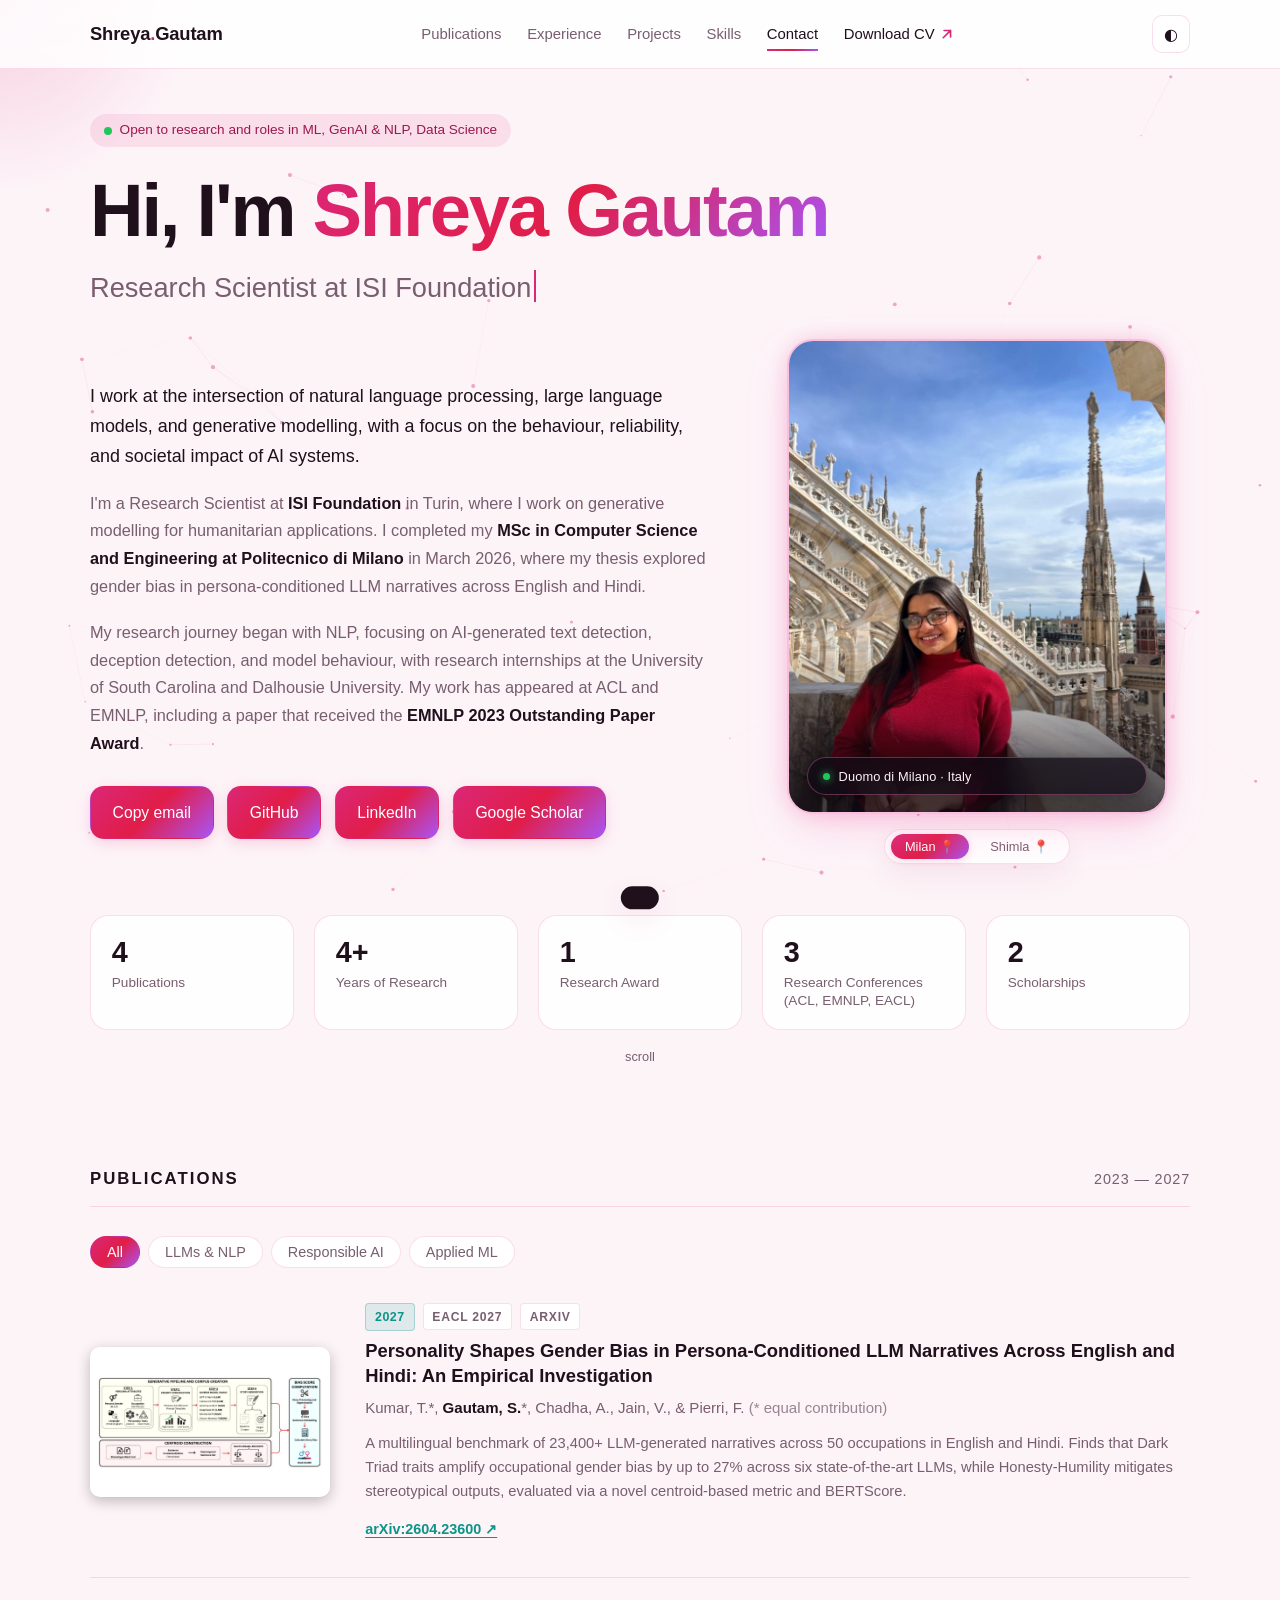
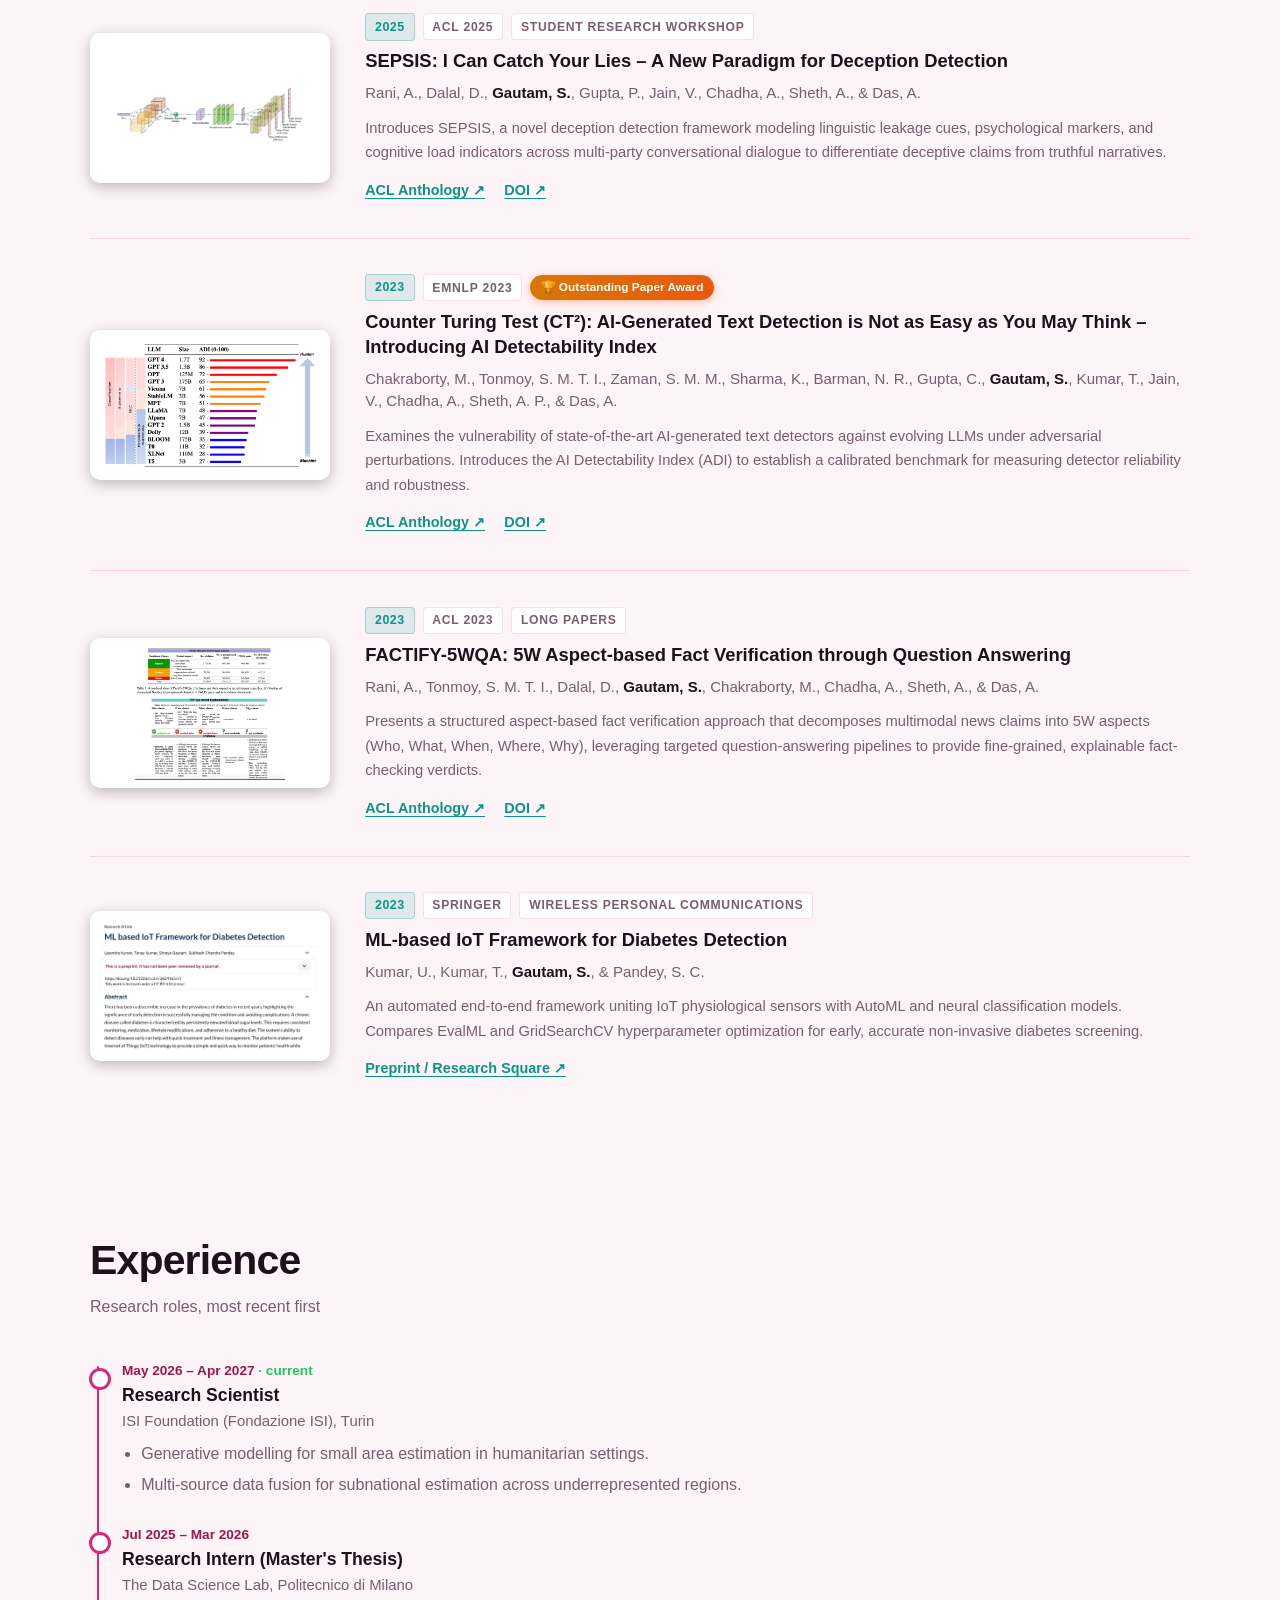
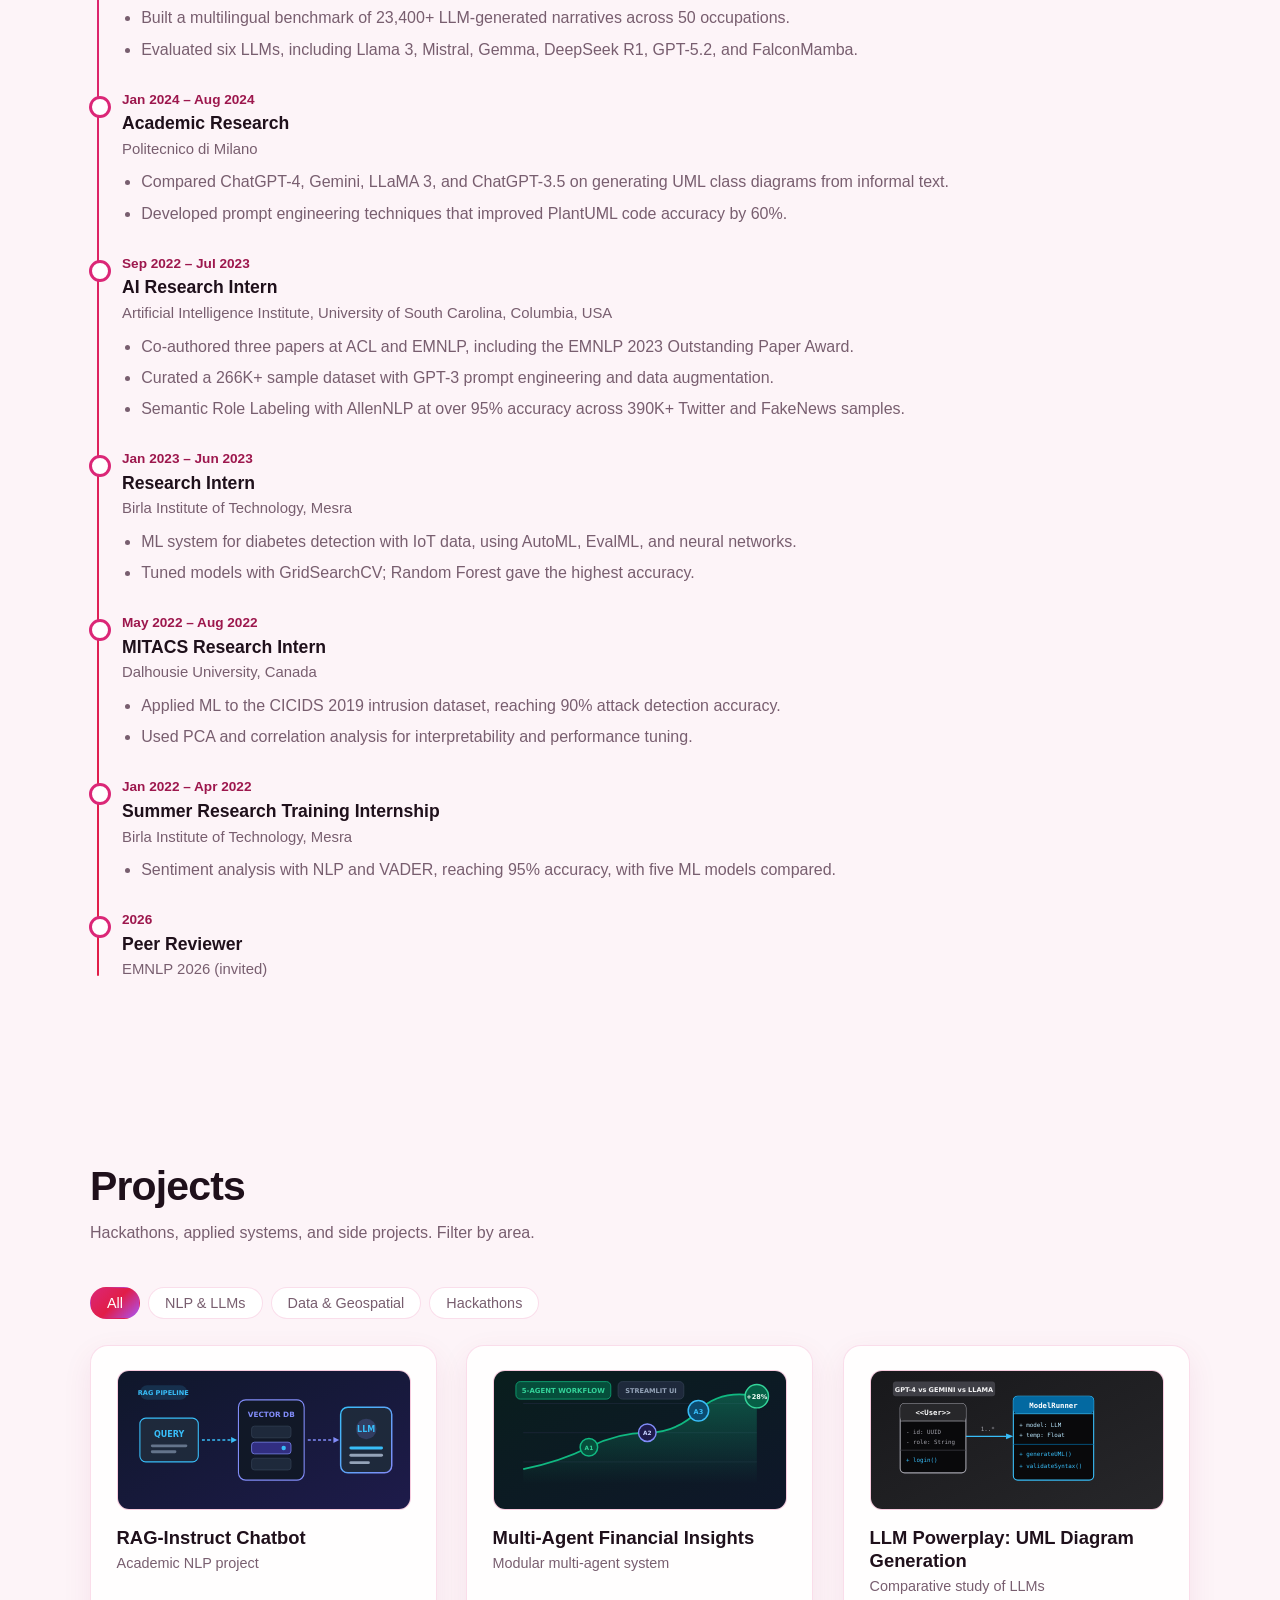
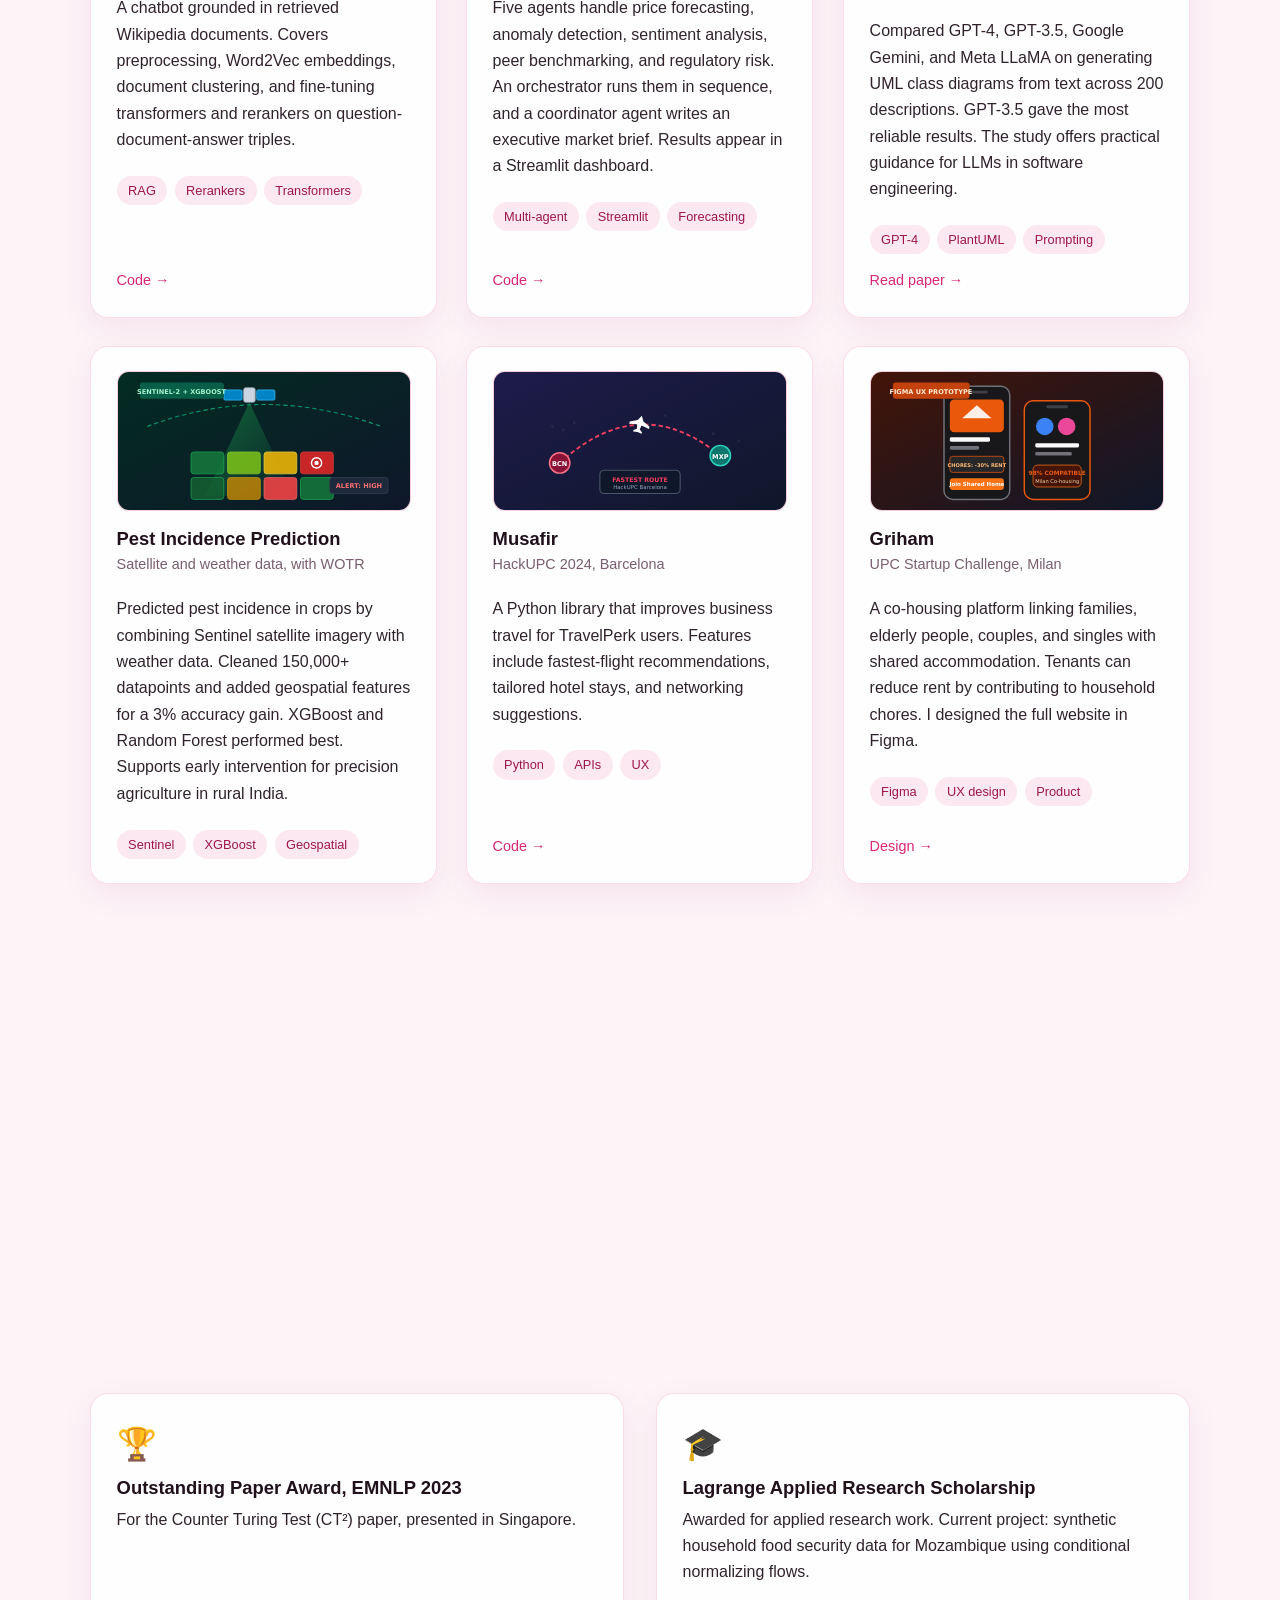
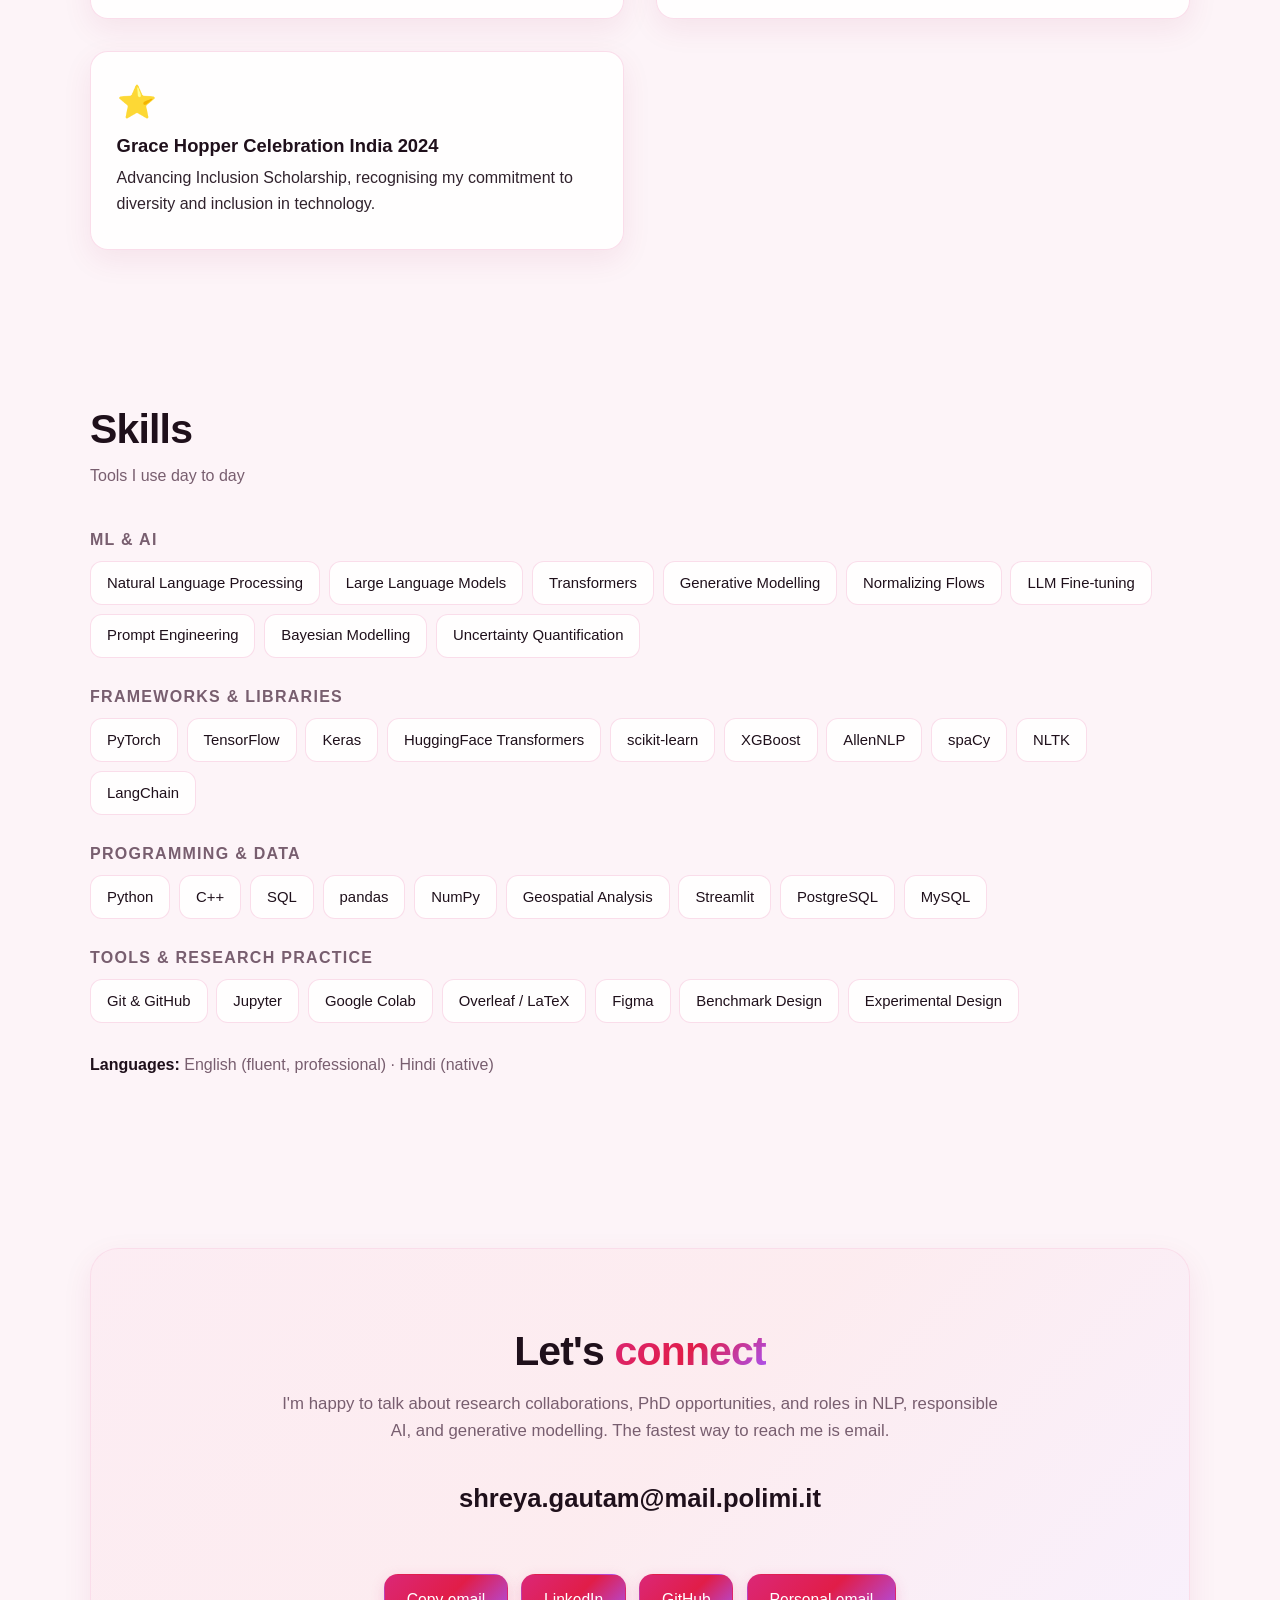
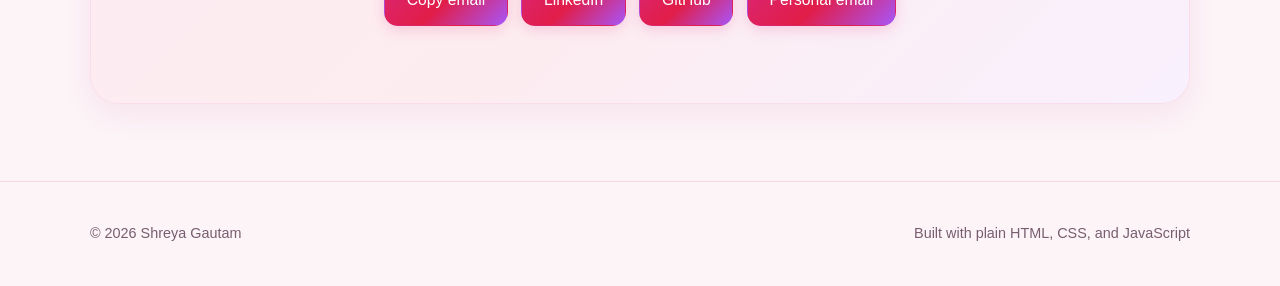
==== index.html @ 9ac73f14 "Vertically center publication figures from top and bottom" ====
<!DOCTYPE html>
<html lang="en">

<head>
  <meta charset="UTF-8">
  <meta name="viewport" content="width=device-width, initial-scale=1.0">

  <!-- Primary Meta Tags -->
  <title>Shreya Gautam | Research Scientist – NLP, Generative AI & AI Safety</title>
  <meta name="title" content="Shreya Gautam | Research Scientist – NLP, Generative AI & AI Safety">
  <meta name="description"
    content="Research Scientist at ISI Foundation specializing in NLP, LLMs, GenAI, generative modelling for humanitarian data, bias mitigation, and AI safety. Winner of EMNLP 2023 Outstanding Paper Award.">
  <meta name="keywords"
    content="Shreya Gautam, Research Scientist, ISI Foundation, Natural Language Processing, NLP, Large Language Models, LLM evaluation, Generative AI, Responsible AI, AI Safety, Politecnico di Milano, Machine Learning, GenAI, Generative Modelling, Machine Learning, Computational Social Science, data for social good, Data Science">
  <meta name="author" content="Shreya Gautam">
  <meta name="robots" content="index, follow">
  <link rel="canonical" href="https://shreyagautamm.github.io/">
  <link rel="icon" type="image/svg+xml" href="assets/favicon.svg">
  <meta name="theme-color" content="#0f0a14" media="(prefers-color-scheme: dark)">
  <meta name="theme-color" content="#fdf4f8" media="(prefers-color-scheme: light)">

  <!-- Open Graph / Facebook / LinkedIn -->
  <meta property="og:type" content="profile">
  <meta property="og:url" content="https://shreyagautamm.github.io/">
  <meta property="og:title" content="Shreya Gautam | Research Scientist – NLP, Generative AI & AI Safety">
  <meta property="og:description"
    content="Research Scientist at ISI Foundation working on NLP, LLM evaluation, responsible AI, and generative modelling for humanitarian applications.">
  <meta property="og:image" content="https://shreyagautamm.github.io/assets/hero-art.svg">
  <meta property="og:site_name" content="Shreya Gautam Portfolio">
  <meta property="profile:first_name" content="Shreya">
  <meta property="profile:last_name" content="Gautam">

  <!-- Twitter / X -->
  <meta name="twitter:card" content="summary_large_image">
  <meta name="twitter:url" content="https://shreyagautamm.github.io/">
  <meta name="twitter:title" content="Shreya Gautam | Research Scientist – NLP, Generative AI & AI Safety">
  <meta name="twitter:description"
    content="Research Scientist at ISI Foundation working on NLP, LLMs, generative modelling, and AI safety. EMNLP 2023 Outstanding Paper Award winner.">
  <meta name="twitter:image" content="https://shreyagautamm.github.io/assets/hero-art.svg">

  <!-- Structured Data (JSON-LD Schema.org) for Google Search & Scholar -->
  <script type="application/ld+json">
  {
    "@context": "https://schema.org",
    "@graph": [
      {
        "@type": "Person",
        "@id": "https://shreyagautamm.github.io/#person",
        "name": "Shreya Gautam",
        "jobTitle": "Research Scientist",
        "worksFor": {
          "@type": "Organization",
          "name": "ISI Foundation",
          "url": "https://www.isi.it"
        },
        "alumniOf": [
          {
            "@type": "EducationalOrganization",
            "name": "Politecnico di Milano"
          },
          {
            "@type": "EducationalOrganization",
            "name": "Birla Institute of Technology, Mesra"
          }
        ],
        "url": "https://shreyagautamm.github.io/",
        "image": "https://shreyagautamm.github.io/assets/profile.svg",
        "sameAs": [
          "https://github.com/ShreyaGautamm",
          "https://www.linkedin.com/in/shreyagautamm",
          "https://scholar.google.com/citations?user=eaRErNwAAAAJ"
        ],
        "knowsAbout": [
          "Natural Language Processing",
          "Large Language Models",
          "Generative Modelling",
          "Responsible AI",
          "AI Safety",
          "Machine Learning",
          "Computational Social Science"
        ],
        "award": [
          "EMNLP 2023 Outstanding Paper Award"
        ]
      },
      {
        "@type": "WebSite",
        "@id": "https://shreyagautamm.github.io/#website",
        "url": "https://shreyagautamm.github.io/",
        "name": "Shreya Gautam | Research Portfolio",
        "description": "Research Scientist working on NLP, generative modelling, responsible AI, and AI safety.",
        "publisher": {
          "@id": "https://shreyagautamm.github.io/#person"
        }
      }
    ]
  }
  </script>
  <style>
    :root {
      --bg: #fdf4f8;
      --bg-2: #fae8f0;
      --surface: rgba(255, 255, 255, 0.85);
      --surface-solid: #ffffff;
      --text: #1f101b;
      --muted: #785e6f;
      --accent: #db2777;
      --accent-2: #e11d48;
      --accent-grad: linear-gradient(135deg, #db2777 0%, #e11d48 50%, #a855f7 100%);
      --border: rgba(219, 39, 119, 0.15);
      --chip-bg: rgba(219, 39, 119, 0.10);
      --chip-text: #9d174d;
      --shadow: 0 10px 30px rgba(157, 23, 77, 0.08);
      --glow: rgba(219, 39, 119, 0.18);
    }

    @media (prefers-color-scheme: dark) {
      :root:not([data-theme="light"]) {
        --bg: #0f0a14;
        --bg-2: #1a1024;
        --surface: rgba(29, 18, 38, 0.78);
        --surface-solid: #1d1226;
        --text: #fdf2f8;
        --muted: #a89cb5;
        --accent: #f472b6;
        --accent-2: #fb7185;
        --accent-grad: linear-gradient(135deg, #f472b6 0%, #fb7185 50%, #c084fc 100%);
        --border: rgba(244, 114, 182, 0.18);
        --chip-bg: rgba(244, 114, 182, 0.15);
        --chip-text: #fbcfe8;
        --shadow: 0 10px 30px rgba(0, 0, 0, 0.45);
        --glow: rgba(244, 114, 182, 0.25);
      }
    }

    :root[data-theme="dark"] {
      --bg: #0f0a14;
      --bg-2: #1a1024;
      --surface: rgba(29, 18, 38, 0.78);
      --surface-solid: #1d1226;
      --text: #fdf2f8;
      --muted: #a89cb5;
      --accent: #f472b6;
      --accent-2: #fb7185;
      --accent-grad: linear-gradient(135deg, #f472b6 0%, #fb7185 50%, #c084fc 100%);
      --border: rgba(244, 114, 182, 0.18);
      --chip-bg: rgba(244, 114, 182, 0.15);
      --chip-text: #fbcfe8;
      --shadow: 0 10px 30px rgba(0, 0, 0, 0.45);
      --glow: rgba(244, 114, 182, 0.25);
    }

    :root[data-theme="light"] {
      --bg: #fdf4f8;
      --bg-2: #fae8f0;
      --surface: rgba(255, 255, 255, 0.85);
      --surface-solid: #ffffff;
      --text: #1f101b;
      --muted: #785e6f;
      --accent: #db2777;
      --accent-2: #e11d48;
      --accent-grad: linear-gradient(135deg, #db2777 0%, #e11d48 50%, #a855f7 100%);
      --border: rgba(219, 39, 119, 0.15);
      --chip-bg: rgba(219, 39, 119, 0.10);
      --chip-text: #9d174d;
      --shadow: 0 10px 30px rgba(157, 23, 77, 0.08);
      --glow: rgba(219, 39, 119, 0.18);
    }

    * {
      box-sizing: border-box;
    }

    html {
      scroll-behavior: smooth;
      scroll-padding-top: 80px;
    }

    body {
      margin: 0;
      font-family: -apple-system, BlinkMacSystemFont, "Segoe UI", Inter, Roboto, "Helvetica Neue", Arial, sans-serif;
      background: var(--bg);
      color: var(--text);
      line-height: 1.65;
      overflow-x: hidden;
      transition: background .4s, color .4s;
    }

    a {
      color: var(--accent);
      text-decoration: none;
    }

    a:hover {
      text-decoration: underline;
    }

    .container {
      width: 100%;
      max-width: 1180px;
      margin: 0 auto;
      padding: 0 2.5rem;
    }

    @media (min-width: 1440px) {
      .container {
        max-width: 1300px;
        padding: 0 3.8rem;
      }
    }

    @media (min-width: 1800px) {
      .container {
        max-width: 1460px;
        padding: 0 5rem;
      }
    }

    .hidden {
      display: none !important;
    }

    h1,
    h2,
    h3 {
      line-height: 1.25;
    }

    section {
      position: relative;
      padding: clamp(4.5rem, 6vw, 7rem) 0;
    }

    .section-title {
      font-size: clamp(2.1rem, 3.2vw, 2.9rem);
      letter-spacing: -0.02em;
      margin: 0 0 0.5rem;
    }

    .section-sub {
      color: var(--muted);
      font-size: clamp(1rem, 1.2vw, 1.2rem);
      margin: 0 0 2.5rem;
    }

    .gradient-text {
      background: var(--accent-grad);
      -webkit-background-clip: text;
      background-clip: text;
      color: transparent;
    }

    #bg-canvas {
      position: fixed;
      inset: 0;
      width: 100%;
      height: 100%;
      z-index: -1;
      pointer-events: none;
      opacity: 0.55;
    }

    #cursor-glow {
      position: fixed;
      top: 0;
      left: 0;
      width: 420px;
      height: 420px;
      margin: -210px 0 0 -210px;
      border-radius: 50%;
      pointer-events: none;
      z-index: -1;
      background: radial-gradient(circle, var(--glow) 0%, transparent 65%);
    }

    @media (hover: none) {
      #cursor-glow {
        display: none;
      }
    }

    nav {
      position: sticky;
      top: 0;
      z-index: 50;
      backdrop-filter: blur(14px);
      -webkit-backdrop-filter: blur(14px);
      background: var(--surface);
      border-bottom: 1px solid var(--border);
      transition: box-shadow .3s;
    }

    nav.scrolled {
      box-shadow: var(--shadow);
    }

    nav .container {
      display: flex;
      align-items: center;
      justify-content: space-between;
      height: 68px;
    }

    .brand {
      font-weight: 700;
      font-size: 1.15rem;
      color: var(--text);
      letter-spacing: -0.01em;
    }

    .brand span {
      color: var(--accent);
    }

    .nav-links {
      display: flex;
      align-items: center;
      gap: 1.6rem;
      list-style: none;
      margin: 0;
      padding: 0;
    }

    @media (min-width: 1400px) {
      .nav-links {
        gap: 2.2rem;
      }

      .nav-links a {
        font-size: 1rem;
      }
    }

    .nav-links a {
      color: var(--muted);
      font-size: 0.93rem;
      padding: 0.3rem 0;
      position: relative;
    }

    .nav-links a::after {
      content: "";
      position: absolute;
      left: 0;
      bottom: -4px;
      height: 2px;
      width: 0;
      background: var(--accent-grad);
      transition: width .3s;
    }

    .nav-links a:hover,
    .nav-links a.active {
      color: var(--text);
      text-decoration: none;
    }

    .nav-links a:hover::after,
    .nav-links a.active::after {
      width: 100%;
    }

    .nav-right {
      display: flex;
      gap: 0.5rem;
      align-items: center;
    }

    .nav-cv-link {
      display: inline-flex !important;
      align-items: center;
      gap: 0.35rem;
      color: var(--text) !important;
      font-weight: 500;
    }

    .nav-cv-link .external-icon {
      transition: transform .2s ease;
      color: var(--accent);
      flex-shrink: 0;
    }

    .nav-cv-link:hover .external-icon {
      transform: translate(2px, -2px);
    }

    .icon-btn {
      background: var(--surface-solid);
      border: 1px solid var(--border);
      color: var(--text);
      width: 38px;
      height: 38px;
      border-radius: 10px;
      cursor: pointer;
      display: grid;
      place-items: center;
      font-size: 1rem;
      transition: transform .2s, border-color .2s;
    }

    .icon-btn:hover {
      transform: translateY(-2px);
      border-color: var(--accent);
    }

    .menu-toggle {
      display: none;
    }

    .hero {
      padding: 2.8rem 0 3.8rem;
      position: relative;
    }

    .hero .container {
      width: 100%;
    }

    .eyebrow {
      display: inline-flex;
      align-items: center;
      gap: 0.5rem;
      font-size: 0.85rem;
      color: var(--chip-text);
      background: var(--chip-bg);
      padding: 0.35rem 0.85rem;
      border-radius: 999px;
      margin-bottom: 1.1rem;
    }

    .pulse {
      width: 8px;
      height: 8px;
      border-radius: 50%;
      background: #22c55e;
      box-shadow: 0 0 0 0 rgba(34, 197, 94, .6);
      animation: pulse 2s infinite;
    }

    @keyframes pulse {
      0% {
        box-shadow: 0 0 0 0 rgba(34, 197, 94, .55);
      }

      70% {
        box-shadow: 0 0 0 10px rgba(34, 197, 94, 0);
      }

      100% {
        box-shadow: 0 0 0 0 rgba(34, 197, 94, 0);
      }
    }

    .hero h1 {
      font-size: clamp(2.8rem, 5.8vw, 5.2rem);
      letter-spacing: -0.03em;
      margin: 0 0 0.5rem;
    }

    .typed-line {
      font-size: clamp(1.2rem, 2.2vw, 1.7rem);
      color: var(--muted);
      min-height: 2.2rem;
      margin: 0 0 1rem;
    }

    .typed-line .cursor {
      display: inline-block;
      width: 2px;
      height: 1.2em;
      background: var(--accent);
      margin-left: 3px;
      vertical-align: -0.2em;
      animation: blink 1s steps(2) infinite;
    }

    @keyframes blink {
      50% {
        opacity: 0;
      }
    }

    .hero-main {
      display: grid;
      grid-template-columns: 1.45fr 1fr;
      gap: 3.5rem;
      align-items: center;
      margin-top: 1.8rem;
      margin-bottom: 3.2rem;
    }

    @media (max-width: 980px) {
      .hero-main {
        grid-template-columns: 1fr;
        gap: 2.5rem;
      }

      .avatar-wrap {
        order: -1;
      }
    }

    .hero-story p {
      font-size: clamp(1.02rem, 1.15vw, 1.14rem);
      line-height: 1.7;
      color: var(--muted);
      margin-bottom: 1.15rem;
    }

    .hero-story p strong {
      color: var(--text);
    }

    .hero-story p.lead {
      font-size: clamp(1.12rem, 1.3vw, 1.25rem);
      line-height: 1.65;
      color: var(--text);
    }

    .btn-row {
      display: flex;
      flex-wrap: wrap;
      gap: 0.85rem;
      margin-top: 1.8rem;
      margin-bottom: 0;
    }

    .btn {
      display: inline-flex;
      align-items: center;
      gap: 0.5rem;
      padding: 0.78rem 1.35rem;
      border-radius: 14px;
      border: 1px solid var(--border);
      background: var(--surface-solid);
      color: var(--text);
      font-weight: 500;
      font-size: 0.98rem;
      cursor: pointer;
      transition: transform .2s, box-shadow .2s, border-color .2s;
      font-family: inherit;
    }

    .btn:hover {
      transform: translateY(-2px);
      box-shadow: var(--shadow);
      text-decoration: none;
      border-color: var(--accent);
    }

    .btn.primary {
      background: var(--accent-grad);
      color: #fff;
      border-color: transparent;
      box-shadow: 0 4px 14px var(--glow);
    }

    .btn.primary:hover {
      color: #fff;
      transform: translateY(-2px);
      box-shadow: 0 6px 20px var(--glow);
      border-color: transparent;
    }

    .stats {
      display: grid;
      grid-template-columns: repeat(5, 1fr);
      gap: 1.25rem;
      width: 100%;
      max-width: 100%;
    }

    @media (max-width: 1100px) {
      .stats {
        grid-template-columns: repeat(auto-fit, minmax(170px, 1fr));
        gap: 1rem;
      }
    }

    @media (max-width: 600px) {
      .stats {
        grid-template-columns: repeat(2, 1fr);
      }
    }

    .stat {
      background: var(--surface);
      border: 1px solid var(--border);
      border-radius: 18px;
      padding: 1.15rem 1.3rem;
      backdrop-filter: blur(8px);
      transition: transform .2s ease, border-color .2s ease, box-shadow .2s ease;
    }

    .stat:hover {
      transform: translateY(-3px);
      border-color: var(--accent);
      box-shadow: var(--shadow);
    }

    .stat .num {
      font-size: clamp(1.8rem, 2.2vw, 2.3rem);
      font-weight: 700;
      line-height: 1.2;
    }

    .stat .label {
      font-size: clamp(0.85rem, 0.9vw, 0.92rem);
      color: var(--muted);
      margin-top: 0.3rem;
      line-height: 1.35;
    }

    .scroll-hint {
      position: absolute;
      bottom: 1.5rem;
      left: 50%;
      transform: translateX(-50%);
      color: var(--muted);
      font-size: 0.8rem;
      animation: bob 2.2s ease-in-out infinite;
    }

    @keyframes bob {

      0%,
      100% {
        transform: translate(-50%, 0);
      }

      50% {
        transform: translate(-50%, 8px);
      }
    }

    .card {
      background: var(--surface);
      border: 1px solid var(--border);
      border-radius: 18px;
      padding: 1.5rem 1.6rem;
      backdrop-filter: blur(10px);
      box-shadow: var(--shadow);
      transition: transform .25s ease, box-shadow .25s ease, border-color .25s;
      transform-style: preserve-3d;
      will-change: transform;
    }

    .card:hover {
      border-color: var(--accent);
    }

    .card h3 {
      margin: 0 0 0.2rem;
      font-size: 1.15rem;
    }

    .card .meta {
      color: var(--muted);
      font-size: 0.9rem;
      margin-bottom: 0.7rem;
    }

    .card p {
      margin: 0.5rem 0;
      color: var(--text);
      opacity: 0.92;
    }

    .card ul {
      margin: 0.5rem 0 0;
      padding-left: 1.2rem;
    }

    .card li {
      margin-bottom: 0.35rem;
    }

    .grid-2 {
      display: grid;
      grid-template-columns: repeat(auto-fit, minmax(360px, 1fr));
      gap: 1.6rem;
    }

    @media (min-width: 1100px) {
      .grid-2 {
        grid-template-columns: repeat(2, 1fr);
        gap: 2rem;
      }
    }

    @media (min-width: 1600px) {
      .grid-2 {
        gap: 2.6rem;
      }
    }

    .grid-3 {
      display: grid;
      grid-template-columns: repeat(auto-fit, minmax(320px, 1fr));
      gap: 1.6rem;
    }

    @media (min-width: 1100px) {
      .grid-3 {
        grid-template-columns: repeat(3, 1fr);
        gap: 1.8rem;
      }
    }

    @media (min-width: 1600px) {
      .grid-3 {
        gap: 2.4rem;
      }
    }

    .chips {
      display: flex;
      flex-wrap: wrap;
      gap: 0.45rem;
      margin-top: 0.9rem;
    }

    .chip {
      font-size: 0.8rem;
      padding: 0.25rem 0.72rem;
      border-radius: 999px;
      background: var(--chip-bg);
      color: var(--chip-text);
    }

    .reveal {
      opacity: 0;
      transform: translateY(26px);
      transition: opacity .7s ease, transform .7s ease;
    }

    .reveal.in {
      opacity: 1;
      transform: none;
    }

    .reveal-delay-1 {
      transition-delay: .1s;
    }

    .reveal-delay-2 {
      transition-delay: .2s;
    }

    .reveal-delay-3 {
      transition-delay: .3s;
    }

    .about-grid {
      display: grid;
      grid-template-columns: 1.6fr 1fr;
      gap: 3.5rem;
      align-items: center;
    }

    .about-grid p {
      color: var(--muted);
      font-size: clamp(1.02rem, 1.15vw, 1.2rem);
      line-height: 1.7;
    }

    .about-grid p strong {
      color: var(--text);
    }

    @media (min-width: 1400px) {
      .about-grid {
        gap: 4.5rem;
      }
    }

    .avatar-wrap {
      display: flex;
      flex-direction: column;
      align-items: center;
      gap: 0.9rem;
      justify-self: center;
      width: 100%;
      max-width: 380px;
    }

    .avatar {
      position: relative;
      width: 100%;
      aspect-ratio: 4 / 5;
      border-radius: 26px;
      overflow: hidden;
      border: 2px solid rgba(244, 114, 182, 0.45);
      background: var(--surface-solid);
      box-shadow: 0 16px 45px -10px rgba(244, 114, 182, 0.35), 0 0 25px -4px rgba(219, 39, 119, 0.25);
      transition: transform .35s ease, box-shadow .35s ease, border-color .35s ease;
    }

    .avatar:hover {
      transform: translateY(-4px);
      border-color: var(--accent);
      box-shadow: 0 22px 55px -10px rgba(244, 114, 182, 0.5), 0 0 35px -2px rgba(219, 39, 119, 0.35);
    }

    .avatar-photo {
      position: absolute;
      inset: 0;
      width: 100%;
      height: 100%;
      object-fit: cover;
      object-position: center 62%;
      filter: contrast(1.04) saturate(1.06) brightness(0.99);
      transition: transform .45s ease, filter .45s ease, opacity .3s ease;
    }

    .avatar:hover .avatar-photo {
      transform: scale(1.03);
    }

    .avatar-overlay {
      position: absolute;
      inset: 0;
      background: linear-gradient(180deg, transparent 62%, rgba(15, 10, 20, 0.78) 100%);
      pointer-events: none;
      z-index: 2;
    }

    .avatar-badge {
      position: absolute;
      bottom: 1.1rem;
      left: 1.1rem;
      right: 1.1rem;
      z-index: 3;
      display: flex;
      align-items: center;
      gap: 0.55rem;
      padding: 0.45rem 0.95rem;
      border-radius: 999px;
      background: rgba(15, 10, 20, 0.75);
      backdrop-filter: blur(14px);
      -webkit-backdrop-filter: blur(14px);
      border: 1px solid rgba(244, 114, 182, 0.35);
      color: #fdf2f8;
      font-size: 0.8rem;
      font-weight: 500;
      letter-spacing: 0.01em;
      box-shadow: 0 4px 18px rgba(0, 0, 0, 0.4);
    }

    .avatar-badge .badge-dot {
      width: 7px;
      height: 7px;
      border-radius: 50%;
      background: #22c55e;
      box-shadow: 0 0 8px #22c55e;
      flex-shrink: 0;
    }

    .avatar-switcher {
      display: inline-flex;
      align-items: center;
      gap: 0.4rem;
      padding: 0.25rem 0.35rem;
      background: var(--surface);
      border: 1px solid var(--border);
      border-radius: 999px;
      box-shadow: var(--shadow);
    }

    .switcher-btn {
      font-family: inherit;
      font-size: 0.8rem;
      padding: 0.32rem 0.9rem;
      border-radius: 999px;
      border: none;
      background: transparent;
      color: var(--muted);
      cursor: pointer;
      transition: all .2s ease;
      font-weight: 500;
    }

    .switcher-btn:hover {
      color: var(--text);
    }

    .switcher-btn.active {
      background: var(--accent-grad);
      color: #fff;
      box-shadow: 0 2px 8px var(--glow);
    }

    .card-visual {
      width: 100%;
      height: clamp(130px, 11vw, 175px);
      border-radius: 10px;
      overflow: hidden;
      margin-bottom: 0.85rem;
      border: 1px solid var(--border);
      background: var(--bg-2);
    }

    .card-visual img {
      width: 100%;
      height: 100%;
      object-fit: cover;
      display: block;
      transition: transform .35s ease;
    }

    .card:hover .card-visual img {
      transform: scale(1.03);
    }

    .filters {
      display: flex;
      flex-wrap: wrap;
      gap: 0.5rem;
      margin-bottom: 1.6rem;
    }

    .filter-btn {
      font-family: inherit;
      font-size: 0.9rem;
      padding: 0.45rem 1rem;
      border-radius: 999px;
      cursor: pointer;
      background: var(--surface-solid);
      border: 1px solid var(--border);
      color: var(--muted);
      transition: all .2s;
    }

    .filter-btn:hover {
      color: var(--text);
      border-color: var(--accent);
    }

    .filter-btn.active {
      background: var(--accent-grad);
      color: #fff;
      border-color: transparent;
    }

    .item {
      transition: opacity .35s, transform .35s;
    }

    .item.hidden {
      display: none !important;
    }

    /* Horizontal Academic Publications */
    .pub-header-row {
      display: flex;
      justify-content: space-between;
      align-items: baseline;
      padding-bottom: 0.9rem;
      border-bottom: 1px solid var(--border);
      margin-bottom: 1.8rem;
    }

    .pub-header-title {
      font-size: 1.05rem;
      letter-spacing: 0.12em;
      text-transform: uppercase;
      font-weight: 700;
      color: var(--text);
      margin: 0;
    }

    .pub-header-years {
      font-size: 0.9rem;
      letter-spacing: 0.06em;
      color: var(--muted);
      font-weight: 500;
    }

    .pub-list {
      display: flex;
      flex-direction: column;
      gap: 2.2rem;
    }

    .pub-item {
      display: grid;
      grid-template-columns: 240px 1fr;
      gap: 2.2rem;
      align-items: center;
      padding-bottom: 2.2rem;
      border-bottom: 1px solid var(--border);
      transition: border-color .25s ease;
    }

    .pub-item:last-child {
      border-bottom: none;
      padding-bottom: 0;
    }

    @media (max-width: 860px) {
      .pub-item {
        grid-template-columns: 1fr;
        gap: 1.2rem;
      }
    }

    .pub-thumb-link {
      display: flex;
      align-items: center;
      justify-content: center;
      border-radius: 10px;
      overflow: hidden;
      border: 1px solid rgba(255, 255, 255, 0.12);
      background: #ffffff;
      box-shadow: 0 4px 14px rgba(0, 0, 0, 0.25);
      transition: transform .25s ease, border-color .25s ease, box-shadow .25s ease;
      aspect-ratio: 16 / 10;
      position: relative;
      padding: 0.45rem;
    }

    [data-theme="light"] .pub-thumb-link {
      border-color: rgba(0, 0, 0, 0.1);
      box-shadow: 0 2px 10px rgba(0, 0, 0, 0.08);
    }

    .pub-thumb-link:hover {
      transform: translateY(-3px) scale(1.02);
      border-color: var(--accent);
      box-shadow: 0 8px 24px var(--glow);
    }

    .pub-thumb-img {
      width: 100%;
      height: 100%;
      object-fit: contain;
      display: block;
      transition: transform .35s ease;
    }

    .pub-thumb-link:hover .pub-thumb-img {
      transform: scale(1.03);
    }

    .pub-info {
      display: flex;
      flex-direction: column;
    }

    .pub-tags {
      display: flex;
      align-items: center;
      gap: 0.5rem;
      margin-bottom: 0.55rem;
      flex-wrap: wrap;
    }

    .pub-tag-year {
      font-size: 0.78rem;
      font-weight: 700;
      color: #0d9488;
      background: rgba(13, 148, 136, 0.12);
      border: 1px solid rgba(13, 148, 136, 0.28);
      padding: 0.15rem 0.55rem;
      border-radius: 4px;
      letter-spacing: 0.04em;
    }

    [data-theme="dark"] .pub-tag-year {
      color: #2dd4bf;
      background: rgba(45, 212, 191, 0.12);
      border-color: rgba(45, 212, 191, 0.28);
    }

    .pub-tag-venue {
      font-size: 0.76rem;
      font-weight: 600;
      color: var(--muted);
      background: var(--surface-solid);
      border: 1px solid var(--border);
      padding: 0.15rem 0.55rem;
      border-radius: 4px;
      letter-spacing: 0.06em;
      text-transform: uppercase;
    }

    .pub-tag-award {
      font-size: 0.74rem;
      font-weight: 700;
      background: linear-gradient(90deg, #d97706, #ea580c);
      color: #fff;
      padding: 0.18rem 0.65rem;
      border-radius: 999px;
      box-shadow: 0 2px 8px rgba(234, 88, 12, 0.35);
    }

    .pub-heading {
      font-size: clamp(1.15rem, 1.4vw, 1.4rem);
      font-weight: 600;
      line-height: 1.35;
      margin: 0 0 0.5rem;
      color: var(--text);
    }

    .pub-heading a {
      color: var(--text);
      text-decoration: none;
      transition: color .2s ease;
    }

    .pub-heading a:hover {
      color: var(--accent);
      text-decoration: underline;
    }

    .pub-author-line {
      font-size: 0.94rem;
      color: var(--muted);
      margin: 0 0 0.7rem;
      line-height: 1.5;
    }

    .pub-author-line strong {
      color: var(--text);
      font-weight: 700;
    }

    .pub-summary {
      font-size: clamp(0.92rem, 1.05vw, 1rem);
      line-height: 1.65;
      color: var(--muted);
      margin: 0 0 0.9rem;
    }

    .pub-links-row {
      display: flex;
      align-items: center;
      gap: 1.2rem;
      flex-wrap: wrap;
    }

    .pub-paper-link {
      display: inline-flex;
      align-items: center;
      gap: 0.35rem;
      font-size: 0.9rem;
      font-weight: 600;
      color: #0d9488;
      text-decoration: underline;
      text-underline-offset: 3px;
      transition: color .2s ease;
    }

    [data-theme="dark"] .pub-paper-link {
      color: #2dd4bf;
    }

    .pub-paper-link:hover {
      color: var(--accent);
    }

    .timeline {
      position: relative;
      padding-left: 2rem;
    }

    .timeline::before {
      content: "";
      position: absolute;
      left: 7px;
      top: 6px;
      bottom: 6px;
      width: 2px;
      background: linear-gradient(var(--accent), var(--accent-2));
      border-radius: 2px;
      transform-origin: top;
      transform: scaleY(0);
      transition: transform 1.6s ease;
    }

    .timeline.in::before {
      transform: scaleY(1);
    }

    .tl-item {
      position: relative;
      margin-bottom: 1.6rem;
    }

    .tl-item::before {
      content: "";
      position: absolute;
      left: -2rem;
      top: 0.45rem;
      width: 16px;
      height: 16px;
      border-radius: 50%;
      background: var(--surface-solid);
      border: 3px solid var(--accent);
      transform: translateX(-1px);
      transition: background .3s, box-shadow .3s;
    }

    .tl-item:hover::before {
      background: var(--accent);
      box-shadow: 0 0 0 6px var(--glow);
    }

    .tl-date {
      font-size: 0.85rem;
      color: var(--chip-text);
      font-weight: 600;
    }

    .tl-item h3 {
      margin: 0.15rem 0 0.1rem;
      font-size: 1.1rem;
    }

    .tl-item .org {
      color: var(--muted);
      font-size: 0.93rem;
    }

    .tl-item ul {
      margin: 0.5rem 0 0;
      padding-left: 1.2rem;
      color: var(--muted);
    }

    .tl-item li {
      margin-bottom: 0.3rem;
    }

    .tl-item.current .tl-date::after {
      content: " · current";
      color: #22c55e;
    }

    .project {
      display: flex;
      flex-direction: column;
    }

    .project .thumb {
      height: 140px;
      border-radius: 12px;
      margin-bottom: 1rem;
      display: flex;
      align-items: center;
      justify-content: center;
      font-size: 2.2rem;
      background: var(--bg-2);
      border: 1px solid var(--border);
      overflow: hidden;
      position: relative;
    }

    .project .thumb img {
      width: 100%;
      height: 100%;
      object-fit: cover;
      display: block;
      transition: transform .35s ease;
    }

    .project:hover .thumb img {
      transform: scale(1.05);
    }

    .project .links {
      margin-top: auto;
      padding-top: 0.9rem;
      display: flex;
      gap: 0.9rem;
      flex-wrap: wrap;
      font-size: 0.9rem;
      font-weight: 500;
    }

    .skill-group {
      margin-bottom: 1.8rem;
    }

    .skill-group h3 {
      font-size: 1rem;
      color: var(--muted);
      text-transform: uppercase;
      letter-spacing: 0.08em;
      margin-bottom: 0.7rem;
    }

    .skill-chips {
      display: flex;
      flex-wrap: wrap;
      gap: 0.55rem;
    }

    .skill {
      padding: 0.55rem 1rem;
      border-radius: 12px;
      background: var(--surface);
      border: 1px solid var(--border);
      font-weight: 500;
      font-size: 0.93rem;
      transition: transform .2s, border-color .2s, color .2s;
      cursor: default;
    }

    .skill:hover {
      transform: translateY(-3px) scale(1.03);
      border-color: var(--accent);
      color: var(--accent);
    }

    .award-card .big {
      font-size: 2rem;
      margin-bottom: 0.3rem;
    }

    .contact-box {
      text-align: center;
      padding: clamp(3.5rem, 6vw, 6rem) clamp(1.5rem, 4vw, 4rem);
      border-radius: 28px;
      background: var(--surface);
      border: 1px solid var(--border);
      box-shadow: var(--shadow);
      position: relative;
      overflow: hidden;
    }

    .contact-box::before {
      content: "";
      position: absolute;
      inset: -2px;
      background: var(--accent-grad);
      opacity: .08;
      z-index: 0;
    }

    .contact-box>* {
      position: relative;
      z-index: 1;
    }

    .contact-box p {
      color: var(--muted);
      max-width: 720px;
      font-size: clamp(1.05rem, 1.2vw, 1.2rem);
      line-height: 1.65;
      margin: 0.8rem auto 2rem;
    }

    .contact-email {
      font-size: clamp(1.2rem, 2vw, 1.65rem);
      font-weight: 600;
      color: var(--text);
      margin-bottom: 1.6rem;
      display: inline-block;
    }

    footer {
      padding: 2.5rem 0;
      color: var(--muted);
      font-size: 0.9rem;
      border-top: 1px solid var(--border);
    }

    footer .container {
      display: flex;
      justify-content: space-between;
      flex-wrap: wrap;
      gap: 0.8rem;
    }

    .toast {
      position: fixed;
      bottom: 1.4rem;
      left: 50%;
      transform: translate(-50%, 140%);
      z-index: 100;
      background: var(--text);
      color: var(--bg);
      padding: 0.7rem 1.2rem;
      border-radius: 12px;
      font-size: 0.92rem;
      box-shadow: var(--shadow);
      transition: transform .4s cubic-bezier(.2, .9, .3, 1.2);
    }

    .toast.show {
      transform: translate(-50%, 0);
    }

    .to-top {
      position: fixed;
      right: 1.2rem;
      bottom: 1.2rem;
      z-index: 40;
      opacity: 0;
      pointer-events: none;
      transition: opacity .3s, transform .3s;
    }

    .to-top.show {
      opacity: 1;
      pointer-events: auto;
    }

    @media (max-width: 860px) {
      .about-grid {
        grid-template-columns: 1fr;
      }

      .avatar {
        max-width: 220px;
      }
    }

    @media (max-width: 760px) {
      .menu-toggle {
        display: grid;
      }

      .nav-links {
        position: absolute;
        top: 62px;
        left: 0;
        right: 0;
        flex-direction: column;
        align-items: stretch;
        gap: 0;
        background: var(--surface-solid);
        border-bottom: 1px solid var(--border);
        padding: 0.5rem 1.25rem 1rem;
        transform: translateY(-120%);
        opacity: 0;
        transition: transform .35s, opacity .35s;
        pointer-events: none;
      }

      .nav-links.open {
        transform: none;
        opacity: 1;
        pointer-events: auto;
      }

      .nav-links li {
        padding: 0.6rem 0;
        border-bottom: 1px solid var(--border);
      }

      .nav-links li:last-child {
        border-bottom: none;
      }

      .nav-links a::after {
        display: none;
      }

      section {
        padding: 4rem 0;
      }
    }

    @media (prefers-reduced-motion: reduce) {

      *,
      *::before,
      *::after {
        animation: none !important;
        transition: none !important;
        scroll-behavior: auto !important;
      }

      .reveal {
        opacity: 1;
        transform: none;
      }

      .timeline::before {
        transform: none;
      }
    }
  </style>
</head>

<body>

  <canvas id="bg-canvas" aria-hidden="true"></canvas>
  <div id="cursor-glow" aria-hidden="true"></div>

  <nav id="topnav">
    <div class="container">
      <a class="brand" href="#top">Shreya<span>.</span>Gautam</a>
      <ul class="nav-links" id="navLinks">
        <li><a href="#publications">Publications</a></li>
        <li><a href="#experience">Experience</a></li>
        <li><a href="#projects">Projects</a></li>
        <li><a href="#skills">Skills</a></li>
        <li><a href="#contact">Contact</a></li>
        <li>
          <a class="nav-cv-link" href="assets/Shreya_Gautam_CV.pdf" target="_blank" rel="noopener" title="Open and download Shreya Gautam's CV">
            Download CV
            <svg class="external-icon" viewBox="0 0 16 16" width="13" height="13" fill="none" stroke="currentColor" stroke-width="2" stroke-linecap="round" stroke-linejoin="round" aria-hidden="true">
              <path d="M5 3h8v8M13 3L4 12" />
            </svg>
          </a>
        </li>
      </ul>
      <div class="nav-right">
        <button class="icon-btn" id="themeToggle" aria-label="Toggle light and dark theme"
          title="Toggle theme">&#9680;</button>
        <button class="icon-btn menu-toggle" id="menuToggle" aria-label="Open menu">&#9776;</button>
      </div>
    </div>
  </nav>

  <header class="hero" id="top">
    <div class="container">
      <div class="eyebrow"><span class="pulse"></span> Open to research and roles in ML, GenAI & NLP, Data Science
      </div>
      <h1>Hi, I'm <span class="gradient-text">Shreya Gautam</span></h1>
      <p class="typed-line"><span id="typed"></span><span class="cursor"></span></p>

      <div class="hero-main">
        <div class="hero-story">
          <p class="lead">
            I work at the intersection of natural language processing, large language models, and generative modelling,
            with a focus on the behaviour, reliability, and societal impact of AI systems.
          </p>
          <p>
            I'm a Research Scientist at <strong>ISI Foundation</strong> in Turin, where I work on generative modelling
            for humanitarian applications. I completed my <strong>MSc in Computer Science and Engineering at Politecnico di
              Milano</strong> in March 2026, where my thesis explored gender bias in persona-conditioned LLM narratives
            across English and Hindi.
          </p>
          <p>
            My research journey began with NLP, focusing on AI-generated text detection, deception detection, and model behaviour,
            with research internships at the University of South Carolina and Dalhousie University. My work has appeared
            at ACL and EMNLP, including a paper that received the <strong>EMNLP 2023 Outstanding Paper Award</strong>.
          </p>

          <div class="btn-row">
            <button class="btn primary" data-copy="shreya.gautam@mail.polimi.it">Copy email</button>
            <a class="btn primary" href="https://github.com/ShreyaGautamm" target="_blank" rel="noopener">GitHub</a>
            <a class="btn primary" href="https://www.linkedin.com/in/shreyagautamm" target="_blank"
              rel="noopener">LinkedIn</a>
            <a class="btn primary" href="https://scholar.google.com/citations?user=eaRErNwAAAAJ" target="_blank"
              rel="noopener">Google Scholar</a>
          </div>
        </div>

        <div class="avatar-wrap">
          <div class="avatar" id="aboutAvatar">
            <img id="avatarImg" src="assets/profile-duomo.jpg" alt="Shreya Gautam" class="avatar-photo"
              onerror="this.onerror=null; this.src='assets/profile.svg';">
            <div class="avatar-overlay"></div>
            <div class="avatar-badge" id="avatarBadge">
              <span class="badge-dot"></span>
              <span id="badgeText">Duomo di Milano · Italy</span>
            </div>
          </div>
          <div class="avatar-switcher" aria-label="Switch profile photo">
            <button class="switcher-btn active" data-photo="duomo" title="Milan Duomo portrait">Milan 📍</button>
            <button class="switcher-btn" data-photo="sunset" title="Sunset in the mountains">Shimla 📍</button>
          </div>
        </div>
      </div>

      <div class="stats">
        <div class="stat">
          <div class="num"><span data-count="4">0</span></div>
          <div class="label">Publications</div>
        </div>
        <div class="stat">
          <div class="num"><span data-count="4" data-suffix="+">0</span></div>
          <div class="label">Years of Research</div>
        </div>
        <div class="stat">
          <div class="num"><span data-count="1">0</span></div>
          <div class="label">Research Award</div>
        </div>
        <div class="stat">
          <div class="num"><span data-count="3">0</span></div>
          <div class="label">Research Conferences (ACL, EMNLP, EACL)</div>
        </div>
        <div class="stat">
          <div class="num"><span data-count="2">0</span></div>
          <div class="label">Scholarships</div>
        </div>
      </div>
    </div>
    <div class="scroll-hint">scroll</div>
  </header>

  <section id="publications">
    <div class="container">
      <div class="pub-header-row reveal">
        <h2 class="pub-header-title">PUBLICATIONS</h2>
        <span class="pub-header-years">2023 — 2027</span>
      </div>

      <div class="filters reveal" data-group="pubs" style="margin-bottom: 2.2rem;">
        <button class="filter-btn active" data-filter="all">All</button>
        <button class="filter-btn" data-filter="llm">LLMs &amp; NLP</button>
        <button class="filter-btn" data-filter="rai">Responsible AI</button>
        <button class="filter-btn" data-filter="ml">Applied ML</button>
      </div>

      <div class="pub-list" data-list="pubs">

        <!-- Publication 1: EACL 2027 -->
        <article class="pub-item item reveal" data-topics="llm rai">
          <a class="pub-thumb-link" href="https://arxiv.org/abs/2604.23600" target="_blank" rel="noopener"
            title="Open paper on arXiv">
            <img class="pub-thumb-img" src="assets/pub-bias.jpg"
              alt="Personality-conditioned gender bias methodology architecture" loading="lazy">
          </a>
          <div class="pub-info">
            <div class="pub-tags">
              <span class="pub-tag-year">2027</span>
              <span class="pub-tag-venue">EACL 2027</span>
              <span class="pub-tag-venue">ARXIV</span>
            </div>
            <h3 class="pub-heading">
              <a href="https://arxiv.org/abs/2604.23600" target="_blank" rel="noopener">
                Personality Shapes Gender Bias in Persona-Conditioned LLM Narratives Across English and Hindi: An Empirical Investigation
              </a>
            </h3>
            <p class="pub-author-line">
              Kumar, T.*, <strong>Gautam, S.</strong>*, Chadha, A., Jain, V., &amp; Pierri, F. <span style="opacity:0.75;">(* equal contribution)</span>
            </p>
            <p class="pub-summary">
              A multilingual benchmark of 23,400+ LLM-generated narratives across 50 occupations in English and Hindi. Finds that Dark Triad traits amplify occupational gender bias by up to 27% across six state-of-the-art LLMs, while Honesty-Humility mitigates stereotypical outputs, evaluated via a novel centroid-based metric and BERTScore.
            </p>
            <div class="pub-links-row">
              <a class="pub-paper-link" href="https://arxiv.org/abs/2604.23600" target="_blank" rel="noopener">
                arXiv:2604.23600 ↗
              </a>
            </div>
          </div>
        </article>

        <!-- Publication 2: ACL 2025 -->
        <article class="pub-item item reveal" data-topics="llm">
          <a class="pub-thumb-link" href="https://aclanthology.org/2025.acl-srw.7/" target="_blank" rel="noopener"
            title="Open paper on ACL Anthology">
            <img class="pub-thumb-img" src="assets/pub-sepsis.png"
              alt="SEPSIS deception detection framework architecture" loading="lazy">
          </a>
          <div class="pub-info">
            <div class="pub-tags">
              <span class="pub-tag-year">2025</span>
              <span class="pub-tag-venue">ACL 2025</span>
              <span class="pub-tag-venue">STUDENT RESEARCH WORKSHOP</span>
            </div>
            <h3 class="pub-heading">
              <a href="https://aclanthology.org/2025.acl-srw.7/" target="_blank" rel="noopener">
                SEPSIS: I Can Catch Your Lies – A New Paradigm for Deception Detection
              </a>
            </h3>
            <p class="pub-author-line">
              Rani, A., Dalal, D., <strong>Gautam, S.</strong>, Gupta, P., Jain, V., Chadha, A., Sheth, A., &amp; Das, A.
            </p>
            <p class="pub-summary">
              Introduces SEPSIS, a novel deception detection framework modeling linguistic leakage cues, psychological markers, and cognitive load indicators across multi-party conversational dialogue to differentiate deceptive claims from truthful narratives.
            </p>
            <div class="pub-links-row">
              <a class="pub-paper-link" href="https://aclanthology.org/2025.acl-srw.7/" target="_blank" rel="noopener">
                ACL Anthology ↗
              </a>
              <a class="pub-paper-link" href="https://doi.org/10.18653/v1/2025.acl-srw.7" target="_blank" rel="noopener">
                DOI ↗
              </a>
            </div>
          </div>
        </article>

        <!-- Publication 3: EMNLP 2023 Outstanding Paper -->
        <article class="pub-item item reveal" data-topics="llm rai">
          <a class="pub-thumb-link" href="https://aclanthology.org/2023.emnlp-main.136/" target="_blank" rel="noopener"
            title="Open paper on ACL Anthology">
            <img class="pub-thumb-img" src="assets/pub-ct2.png"
              alt="Counter Turing Test detectability pipeline architecture" loading="lazy">
          </a>
          <div class="pub-info">
            <div class="pub-tags">
              <span class="pub-tag-year">2023</span>
              <span class="pub-tag-venue">EMNLP 2023</span>
              <span class="pub-tag-award">🏆 Outstanding Paper Award</span>
            </div>
            <h3 class="pub-heading">
              <a href="https://aclanthology.org/2023.emnlp-main.136/" target="_blank" rel="noopener">
                Counter Turing Test (CT²): AI-Generated Text Detection is Not as Easy as You May Think – Introducing AI Detectability Index
              </a>
            </h3>
            <p class="pub-author-line">
              Chakraborty, M., Tonmoy, S. M. T. I., Zaman, S. M. M., Sharma, K., Barman, N. R., Gupta, C., <strong>Gautam, S.</strong>, Kumar, T., Jain, V., Chadha, A., Sheth, A. P., &amp; Das, A.
            </p>
            <p class="pub-summary">
              Examines the vulnerability of state-of-the-art AI-generated text detectors against evolving LLMs under adversarial perturbations. Introduces the AI Detectability Index (ADI) to establish a calibrated benchmark for measuring detector reliability and robustness.
            </p>
            <div class="pub-links-row">
              <a class="pub-paper-link" href="https://aclanthology.org/2023.emnlp-main.136/" target="_blank" rel="noopener">
                ACL Anthology ↗
              </a>
              <a class="pub-paper-link" href="https://doi.org/10.18653/v1/2023.emnlp-main.136" target="_blank" rel="noopener">
                DOI ↗
              </a>
            </div>
          </div>
        </article>

        <!-- Publication 4: ACL 2023 Long Papers -->
        <article class="pub-item item reveal" data-topics="llm">
          <a class="pub-thumb-link" href="https://aclanthology.org/2023.acl-long.581/" target="_blank" rel="noopener"
            title="Open paper on ACL Anthology">
            <img class="pub-thumb-img" src="assets/pub-factify.jpg"
              alt="FACTIFY-5WQA aspect decomposition architecture" loading="lazy">
          </a>
          <div class="pub-info">
            <div class="pub-tags">
              <span class="pub-tag-year">2023</span>
              <span class="pub-tag-venue">ACL 2023</span>
              <span class="pub-tag-venue">LONG PAPERS</span>
            </div>
            <h3 class="pub-heading">
              <a href="https://aclanthology.org/2023.acl-long.581/" target="_blank" rel="noopener">
                FACTIFY-5WQA: 5W Aspect-based Fact Verification through Question Answering
              </a>
            </h3>
            <p class="pub-author-line">
              Rani, A., Tonmoy, S. M. T. I., Dalal, D., <strong>Gautam, S.</strong>, Chakraborty, M., Chadha, A., Sheth, A., &amp; Das, A.
            </p>
            <p class="pub-summary">
              Presents a structured aspect-based fact verification approach that decomposes multimodal news claims into 5W aspects (Who, What, When, Where, Why), leveraging targeted question-answering pipelines to provide fine-grained, explainable fact-checking verdicts.
            </p>
            <div class="pub-links-row">
              <a class="pub-paper-link" href="https://aclanthology.org/2023.acl-long.581/" target="_blank" rel="noopener">
                ACL Anthology ↗
              </a>
              <a class="pub-paper-link" href="https://doi.org/10.18653/v1/2023.acl-long.581" target="_blank" rel="noopener">
                DOI ↗
              </a>
            </div>
          </div>
        </article>

        <!-- Publication 5: Springer 2023 -->
        <article class="pub-item item reveal" data-topics="ml">
          <a class="pub-thumb-link" href="https://www.researchsquare.com/article/rs-3024165/v1" target="_blank" rel="noopener"
            title="Open paper preprint on Research Square">
            <img class="pub-thumb-img" src="assets/pub-iot.jpg"
              alt="ML-based IoT framework architecture" loading="lazy">
          </a>
          <div class="pub-info">
            <div class="pub-tags">
              <span class="pub-tag-year">2023</span>
              <span class="pub-tag-venue">SPRINGER</span>
              <span class="pub-tag-venue">WIRELESS PERSONAL COMMUNICATIONS</span>
            </div>
            <h3 class="pub-heading">
              <a href="https://www.researchsquare.com/article/rs-3024165/v1" target="_blank" rel="noopener">
                ML-based IoT Framework for Diabetes Detection
              </a>
            </h3>
            <p class="pub-author-line">
              Kumar, U., Kumar, T., <strong>Gautam, S.</strong>, &amp; Pandey, S. C.
            </p>
            <p class="pub-summary">
              An automated end-to-end framework uniting IoT physiological sensors with AutoML and neural classification models. Compares EvalML and GridSearchCV hyperparameter optimization for early, accurate non-invasive diabetes screening.
            </p>
            <div class="pub-links-row">
              <a class="pub-paper-link" href="https://www.researchsquare.com/article/rs-3024165/v1" target="_blank" rel="noopener">
                Preprint / Research Square ↗
              </a>
            </div>
          </div>
        </article>

      </div>
    </div>
  </section>

  <section id="experience">
    <div class="container">
      <h2 class="section-title reveal">Experience</h2>
      <p class="section-sub reveal">Research roles, most recent first</p>
      <div class="timeline" id="timeline">

        <div class="tl-item current reveal">
          <div class="tl-date">May 2026 – Apr 2027</div>
          <h3>Research Scientist</h3>
          <div class="org">ISI Foundation (Fondazione ISI), Turin</div>
          <ul>
            <li>Generative modelling for small area estimation in humanitarian settings.</li>
            <li>Multi-source data fusion for subnational estimation across underrepresented regions.</li>
          </ul>
        </div>

        <div class="tl-item reveal">
          <div class="tl-date">Jul 2025 – Mar 2026</div>
          <h3>Research Intern (Master's Thesis)</h3>
          <div class="org">The Data Science Lab, Politecnico di Milano</div>
          <ul>
            <li>Built a multilingual benchmark of 23,400+ LLM-generated narratives across 50 occupations.</li>
            <li>Evaluated six LLMs, including Llama 3, Mistral, Gemma, DeepSeek R1, GPT-5.2, and FalconMamba.</li>
          </ul>
        </div>

        <div class="tl-item reveal">
          <div class="tl-date">Jan 2024 – Aug 2024</div>
          <h3>Academic Research</h3>
          <div class="org">Politecnico di Milano</div>
          <ul>
            <li>Compared ChatGPT-4, Gemini, LLaMA 3, and ChatGPT-3.5 on generating UML class diagrams from informal
              text.</li>
            <li>Developed prompt engineering techniques that improved PlantUML code accuracy by 60%.</li>
          </ul>
        </div>

        <div class="tl-item reveal">
          <div class="tl-date">Sep 2022 – Jul 2023</div>
          <h3>AI Research Intern</h3>
          <div class="org">Artificial Intelligence Institute, University of South Carolina, Columbia, USA</div>
          <ul>
            <li>Co-authored three papers at ACL and EMNLP, including the EMNLP 2023 Outstanding Paper Award.</li>
            <li>Curated a 266K+ sample dataset with GPT-3 prompt engineering and data augmentation.</li>
            <li>Semantic Role Labeling with AllenNLP at over 95% accuracy across 390K+ Twitter and FakeNews samples.
            </li>
          </ul>
        </div>

        <div class="tl-item reveal">
          <div class="tl-date">Jan 2023 – Jun 2023</div>
          <h3>Research Intern</h3>
          <div class="org">Birla Institute of Technology, Mesra</div>
          <ul>
            <li>ML system for diabetes detection with IoT data, using AutoML, EvalML, and neural networks.</li>
            <li>Tuned models with GridSearchCV; Random Forest gave the highest accuracy.</li>
          </ul>
        </div>

        <div class="tl-item reveal">
          <div class="tl-date">May 2022 – Aug 2022</div>
          <h3>MITACS Research Intern</h3>
          <div class="org">Dalhousie University, Canada</div>
          <ul>
            <li>Applied ML to the CICIDS 2019 intrusion dataset, reaching 90% attack detection accuracy.</li>
            <li>Used PCA and correlation analysis for interpretability and performance tuning.</li>
          </ul>
        </div>

        <div class="tl-item reveal">
          <div class="tl-date">Jan 2022 – Apr 2022</div>
          <h3>Summer Research Training Internship</h3>
          <div class="org">Birla Institute of Technology, Mesra</div>
          <ul>
            <li>Sentiment analysis with NLP and VADER, reaching 95% accuracy, with five ML models compared.</li>
          </ul>
        </div>

        <div class="tl-item reveal">
          <div class="tl-date">2026</div>
          <h3>Peer Reviewer</h3>
          <div class="org">EMNLP 2026 (invited)</div>
        </div>
      </div>
    </div>
  </section>

  <section id="projects">
    <div class="container">
      <h2 class="section-title reveal">Projects</h2>
      <p class="section-sub reveal">Hackathons, applied systems, and side projects. Filter by area.</p>

      <div class="filters reveal" data-group="projects">
        <button class="filter-btn active" data-filter="all">All</button>
        <button class="filter-btn" data-filter="nlp">NLP &amp; LLMs</button>
        <button class="filter-btn" data-filter="data">Data &amp; Geospatial</button>
        <button class="filter-btn" data-filter="hack">Hackathons</button>
      </div>

      <div class="grid-3" data-list="projects">
        <article class="card item project tilt reveal" data-topics="nlp">
          <div class="thumb"><img src="assets/project-rag.svg" alt="RAG-Instruct Chatbot pipeline" loading="lazy"></div>
          <h3>RAG-Instruct Chatbot</h3>
          <div class="meta">Academic NLP project</div>
          <p>A chatbot grounded in retrieved Wikipedia documents. Covers preprocessing, Word2Vec embeddings, document
            clustering, and fine-tuning transformers and rerankers on question-document-answer triples.</p>
          <div class="chips"><span class="chip">RAG</span><span class="chip">Rerankers</span><span
              class="chip">Transformers</span></div>
          <div class="links"><a href="https://github.com/ShreyaGautamm/rag-instruct-chatbot">Code &rarr;</a></div>
        </article>

        <article class="card item project tilt reveal reveal-delay-1" data-topics="nlp data">
          <div class="thumb"><img src="assets/project-finance.svg" alt="Multi-Agent Financial Insights system"
              loading="lazy"></div>
          <h3>Multi-Agent Financial Insights</h3>
          <div class="meta">Modular multi-agent system</div>
          <p>Five agents handle price forecasting, anomaly detection, sentiment analysis, peer benchmarking, and
            regulatory risk. An orchestrator runs them in sequence, and a coordinator agent writes an executive market
            brief. Results appear in a Streamlit dashboard.</p>
          <div class="chips"><span class="chip">Multi-agent</span><span class="chip">Streamlit</span><span
              class="chip">Forecasting</span></div>
          <div class="links"><a href="https://github.com/ShreyaGautamm/multi-agent-financial-insights">Code &rarr;</a>
          </div>
        </article>

        <article class="card item project tilt reveal reveal-delay-2" data-topics="nlp">
          <div class="thumb"><img src="assets/project-uml.svg" alt="LLM UML diagram generation benchmark"
              loading="lazy"></div>
          <h3>LLM Powerplay: UML Diagram Generation</h3>
          <div class="meta">Comparative study of LLMs</div>
          <p>Compared GPT-4, GPT-3.5, Google Gemini, and Meta LLaMA on generating UML class diagrams from text across
            200 descriptions. GPT-3.5 gave the most reliable results. The study offers practical guidance for LLMs in
            software engineering.</p>
          <div class="chips"><span class="chip">GPT-4</span><span class="chip">PlantUML</span><span
              class="chip">Prompting</span></div>
          <div class="links"><a
              href="https://drive.google.com/file/d/1VIFG40L-g5WYTszbSPcuW43A__XCwPCh/view?usp=drive_link">Read paper
              &rarr;</a></div>
        </article>

        <article class="card item project tilt reveal" data-topics="data">
          <div class="thumb"><img src="assets/project-pest.svg" alt="Pest Incidence Prediction with Sentinel satellite"
              loading="lazy"></div>
          <h3>Pest Incidence Prediction</h3>
          <div class="meta">Satellite and weather data, with WOTR</div>
          <p>Predicted pest incidence in crops by combining Sentinel satellite imagery with weather data. Cleaned
            150,000+ datapoints and added geospatial features for a 3% accuracy gain. XGBoost and Random Forest
            performed best. Supports early intervention for precision agriculture in rural India.</p>
          <div class="chips"><span class="chip">Sentinel</span><span class="chip">XGBoost</span><span
              class="chip">Geospatial</span></div>
        </article>

        <article class="card item project tilt reveal reveal-delay-1" data-topics="hack">
          <div class="thumb"><img src="assets/project-musafir.svg" alt="Musafir business travel and flight routing"
              loading="lazy"></div>
          <h3>Musafir</h3>
          <div class="meta">HackUPC 2024, Barcelona</div>
          <p>A Python library that improves business travel for TravelPerk users. Features include fastest-flight
            recommendations, tailored hotel stays, and networking suggestions.</p>
          <div class="chips"><span class="chip">Python</span><span class="chip">APIs</span><span class="chip">UX</span>
          </div>
          <div class="links"><a href="https://github.com/ShreyaGautamm/Musafir">Code &rarr;</a></div>
        </article>

        <article class="card item project tilt reveal reveal-delay-2" data-topics="hack">
          <div class="thumb"><img src="assets/project-griham.svg" alt="Griham co-housing Figma interface"
              loading="lazy"></div>
          <h3>Griham</h3>
          <div class="meta">UPC Startup Challenge, Milan</div>
          <p>A co-housing platform linking families, elderly people, couples, and singles with shared accommodation.
            Tenants can reduce rent by contributing to household chores. I designed the full website in Figma.</p>
          <div class="chips"><span class="chip">Figma</span><span class="chip">UX design</span><span
              class="chip">Product</span></div>
          <div class="links"><a
              href="https://www.figma.com/design/bk8tB2ixXS3vIubjuIFf0l/Griham.com?node-id=0-1&p=f">Design &rarr;</a>
          </div>
        </article>
      </div>
    </div>
  </section>

  <section id="education">
    <div class="container">
      <h2 class="section-title reveal">Education &amp; Awards</h2>
      <p class="section-sub reveal">Degrees and recognition</p>
      <div class="grid-2">
        <div class="card tilt reveal">
          <h3>MSc, Computer Science Engineering</h3>
          <div class="meta">Politecnico di Milano, Milan · Sep 2023 – Mar 2026</div>
          <p>Thesis: <em>Personality Shapes Gender Bias in Persona-Conditioned LLM Narratives Across English and
              Hindi</em>. Advisor: Prof. Francesco Pierri.</p>
        </div>
        <div class="card tilt reveal reveal-delay-1">
          <h3>BTech, Computer Science Engineering</h3>
          <div class="meta">Birla Institute of Technology (BIT Mesra), Ranchi · Aug 2019 – Aug 2023</div>
        </div>
        <div class="card tilt award-card reveal">
          <div class="big">&#127942;</div>
          <h3>Outstanding Paper Award, EMNLP 2023</h3>
          <p>For the Counter Turing Test (CT²) paper, presented in Singapore.</p>
        </div>
        <div class="card tilt award-card reveal reveal-delay-1">
          <div class="big">&#127891;</div>
          <h3>Lagrange Applied Research Scholarship</h3>
          <p>Awarded for applied research work. Current project: synthetic household food security data for Mozambique
            using conditional normalizing flows.</p>
        </div>
        <div class="card tilt award-card reveal">
          <div class="big">&#11088;</div>
          <h3>Grace Hopper Celebration India 2024</h3>
          <p>Advancing Inclusion Scholarship, recognising my commitment to diversity and inclusion in technology.</p>
        </div>
      </div>
    </div>
  </section>

  <section id="skills">
    <div class="container">
      <h2 class="section-title reveal">Skills</h2>
      <p class="section-sub reveal">Tools I use day to day</p>

      <div class="skill-group reveal">
        <h3>ML &amp; AI</h3>
        <div class="skill-chips">
          <span class="skill">Natural Language Processing</span><span class="skill">Large Language Models</span>
          <span class="skill">Transformers</span><span class="skill">Generative Modelling</span><span
            class="skill">Normalizing Flows</span>
          <span class="skill">LLM Fine-tuning</span><span class="skill">Prompt Engineering</span><span
            class="skill">Bayesian Modelling</span>
          <span class="skill">Uncertainty Quantification</span>
        </div>
      </div>
      <div class="skill-group reveal">
        <h3>Frameworks &amp; Libraries</h3>
        <div class="skill-chips">
          <span class="skill">PyTorch</span><span class="skill">TensorFlow</span><span class="skill">Keras</span>
          <span class="skill">HuggingFace Transformers</span><span class="skill">scikit-learn</span><span
            class="skill">XGBoost</span>
          <span class="skill">AllenNLP</span><span class="skill">spaCy</span><span class="skill">NLTK</span><span
            class="skill">LangChain</span>
        </div>
      </div>
      <div class="skill-group reveal">
        <h3>Programming &amp; Data</h3>
        <div class="skill-chips">
          <span class="skill">Python</span><span class="skill">C++</span><span class="skill">SQL</span><span
            class="skill">pandas</span>
          <span class="skill">NumPy</span><span class="skill">Geospatial Analysis</span><span
            class="skill">Streamlit</span>
          <span class="skill">PostgreSQL</span><span class="skill">MySQL</span>
        </div>
      </div>
      <div class="skill-group reveal">
        <h3>Tools &amp; Research Practice</h3>
        <div class="skill-chips">
          <span class="skill">Git &amp; GitHub</span><span class="skill">Jupyter</span><span class="skill">Google
            Colab</span>
          <span class="skill">Overleaf / LaTeX</span><span class="skill">Figma</span><span class="skill">Benchmark
            Design</span>
          <span class="skill">Experimental Design</span>
        </div>
      </div>
      <p class="reveal" style="color:var(--muted);"><strong style="color:var(--text);">Languages:</strong> English
        (fluent, professional) · Hindi (native)</p>
    </div>
  </section>

  <section id="contact">
    <div class="container">
      <div class="contact-box reveal">
        <h2 class="section-title">Let's <span class="gradient-text">connect</span></h2>
        <p>
          I'm happy to talk about research collaborations, PhD opportunities, and roles in NLP, responsible AI,
          and generative modelling. The fastest way to reach me is email.
        </p>
        <div class="contact-email">shreya.gautam@mail.polimi.it</div>
        <div class="btn-row" style="justify-content:center;margin-bottom:0;">
          <button class="btn primary" data-copy="shreya.gautam@mail.polimi.it">Copy email</button>
          <a class="btn primary" href="https://www.linkedin.com/in/shreyagautamm" target="_blank"
            rel="noopener">LinkedIn</a>
          <a class="btn primary" href="https://github.com/ShreyaGautamm" target="_blank" rel="noopener">GitHub</a>
          <a class="btn primary" href="mailto:gautamm.shreya@gmail.com">Personal email</a>
        </div>
      </div>
    </div>
  </section>

  <footer>
    <div class="container">
      <span>&copy; 2026 Shreya Gautam</span>
      <span>Built with plain HTML, CSS, and JavaScript</span>
    </div>
  </footer>

  <button class="icon-btn to-top" id="toTop" aria-label="Back to top">&uarr;</button>
  <div class="toast" id="toast" role="status" aria-live="polite"></div>

  <script>
    (function () {
      var reduce = window.matchMedia('(prefers-reduced-motion: reduce)').matches;
      var root = document.documentElement;

      var saved = null;
      try { saved = localStorage.getItem('theme'); } catch (e) { }
      if (saved) root.setAttribute('data-theme', saved);
      document.getElementById('themeToggle').addEventListener('click', function () {
        var current = root.getAttribute('data-theme') ||
          (window.matchMedia('(prefers-color-scheme: dark)').matches ? 'dark' : 'light');
        var next = current === 'dark' ? 'light' : 'dark';
        root.setAttribute('data-theme', next);
        try { localStorage.setItem('theme', next); } catch (e) { }
      });

      var navLinks = document.getElementById('navLinks');
      document.getElementById('menuToggle').addEventListener('click', function () {
        navLinks.classList.toggle('open');
      });
      navLinks.querySelectorAll('a').forEach(function (a) {
        a.addEventListener('click', function () { navLinks.classList.remove('open'); });
      });

      var nav = document.getElementById('topnav');
      var toTop = document.getElementById('toTop');
      window.addEventListener('scroll', function () {
        var y = window.scrollY;
        nav.classList.toggle('scrolled', y > 10);
        toTop.classList.toggle('show', y > 600);
      }, { passive: true });
      toTop.addEventListener('click', function () { window.scrollTo({ top: 0, behavior: reduce ? 'auto' : 'smooth' }); });

      var navAnchors = navLinks.querySelectorAll('a[href^="#"]');
      var sectionIO = new IntersectionObserver(function (entries) {
        entries.forEach(function (en) {
          if (en.isIntersecting) {
            navAnchors.forEach(function (a) {
              a.classList.toggle('active', a.getAttribute('href') === '#' + en.target.id);
            });
          }
        });
      }, { rootMargin: '-45% 0px -50% 0px' });
      document.querySelectorAll('section[id]').forEach(function (s) { sectionIO.observe(s); });

      var revealIO = new IntersectionObserver(function (entries, obs) {
        entries.forEach(function (en) {
          if (!en.isIntersecting) return;
          en.target.classList.add('in');
          if (en.target.hasAttribute('data-count')) animateCount(en.target);
          obs.unobserve(en.target);
        });
      }, { threshold: 0.12 });
      document.querySelectorAll('.reveal, [data-count], #timeline').forEach(function (el) { revealIO.observe(el); });

      function animateCount(el) {
        var target = parseFloat(el.getAttribute('data-count'));
        var suffix = el.getAttribute('data-suffix') || '';
        if (reduce) { el.textContent = target.toLocaleString() + suffix; return; }
        var start = null;
        function step(ts) {
          if (!start) start = ts;
          var p = Math.min((ts - start) / 1400, 1);
          var eased = 1 - Math.pow(1 - p, 3);
          el.textContent = Math.floor(eased * target).toLocaleString() + suffix;
          if (p < 1) requestAnimationFrame(step); else el.textContent = target.toLocaleString() + suffix;
        }
        requestAnimationFrame(step);
      }

      var phrases = [
        'Research Scientist at ISI Foundation',
        'NLP, GenAI & LLM researcher',
        'Responsible AI, safety & alignment',
        'Computational Social Science',
        'Generative modelling for humanitarian data'
      ];
      var typedEl = document.getElementById('typed');
      if (reduce) {
        typedEl.textContent = phrases[0];
      } else {
        var pi = 0, ci = 0, deleting = false;
        (function tick() {
          var word = phrases[pi];
          ci = deleting ? ci - 1 : ci + 1;
          typedEl.textContent = word.slice(0, ci);
          var delay = deleting ? 35 : 75;
          if (!deleting && ci === word.length) { delay = 1800; deleting = true; }
          else if (deleting && ci === 0) { deleting = false; pi = (pi + 1) % phrases.length; delay = 400; }
          setTimeout(tick, delay);
        })();
      }

      document.querySelectorAll('.filters[data-group]').forEach(function (group) {
        var list = document.querySelector('[data-list="' + group.getAttribute('data-group') + '"]');
        group.querySelectorAll('.filter-btn').forEach(function (btn) {
          btn.addEventListener('click', function () {
            group.querySelectorAll('.filter-btn').forEach(function (b) { b.classList.remove('active'); });
            btn.classList.add('active');
            var f = btn.getAttribute('data-filter');
            list.querySelectorAll('.item').forEach(function (item) {
              var topics = (item.getAttribute('data-topics') || '').split(' ');
              var show = f === 'all' || topics.indexOf(f) !== -1;
              item.classList.toggle('hidden', !show);
            });
          });
        });
      });

      if (!reduce && window.matchMedia('(hover: hover)').matches) {
        document.querySelectorAll('.tilt').forEach(function (card) {
          card.addEventListener('mousemove', function (e) {
            var r = card.getBoundingClientRect();
            var x = (e.clientX - r.left) / r.width - 0.5;
            var y = (e.clientY - r.top) / r.height - 0.5;
            card.style.transform = 'perspective(900px) rotateX(' + (-y * 6) + 'deg) rotateY(' + (x * 6) + 'deg) translateY(-4px)';
          });
          card.addEventListener('mouseleave', function () { card.style.transform = ''; });
        });
        var glow = document.getElementById('cursor-glow');
        window.addEventListener('mousemove', function (e) {
          glow.style.transform = 'translate(' + e.clientX + 'px,' + e.clientY + 'px)';
        }, { passive: true });
      }

      var toast = document.getElementById('toast');
      var toastTimer;
      function showToast(msg) {
        toast.textContent = msg;
        toast.classList.add('show');
        clearTimeout(toastTimer);
        toastTimer = setTimeout(function () { toast.classList.remove('show'); }, 2200);
      }
      document.querySelectorAll('[data-copy]').forEach(function (btn) {
        btn.addEventListener('click', function () {
          var value = btn.getAttribute('data-copy');
          if (navigator.clipboard && navigator.clipboard.writeText) {
            navigator.clipboard.writeText(value).then(
              function () { showToast('Email copied: ' + value); },
              function () { showToast('Email: ' + value); }
            );
          } else {
            showToast('Email: ' + value);
          }
        });
      });

      var canvas = document.getElementById('bg-canvas');
      if (canvas && !reduce) {
        var ctx = canvas.getContext('2d');
        var dpr = window.devicePixelRatio || 1;
        var pts = [], W = 0, H = 0;
        function resize() {
          W = canvas.clientWidth; H = canvas.clientHeight;
          canvas.width = W * dpr; canvas.height = H * dpr;
          ctx.setTransform(dpr, 0, 0, dpr, 0, 0);
          var count = Math.min(105, Math.floor((W * H) / 19000));
          pts = [];
          for (var i = 0; i < count; i++) {
            pts.push({
              x: Math.random() * W, y: Math.random() * H,
              vx: (Math.random() - 0.5) * 0.35, vy: (Math.random() - 0.5) * 0.35,
              r: Math.random() * 1.6 + 0.6
            });
          }
        }
        resize();
        window.addEventListener('resize', resize);
        function frame() {
          var dark = root.getAttribute('data-theme') === 'dark' ||
            (!root.getAttribute('data-theme') && window.matchMedia('(prefers-color-scheme: dark)').matches);
          var rgb = dark ? [244, 114, 182] : [219, 39, 119];
          ctx.clearRect(0, 0, W, H);
          var maxDist = W > 1400 ? 150 : 130;
          for (var i = 0; i < pts.length; i++) {
            var p = pts[i];
            p.x += p.vx; p.y += p.vy;
            if (p.x < 0 || p.x > W) p.vx *= -1;
            if (p.y < 0 || p.y > H) p.vy *= -1;
            ctx.beginPath();
            ctx.arc(p.x, p.y, p.r, 0, Math.PI * 2);
            ctx.fillStyle = 'rgba(' + rgb.join(',') + ',0.7)';
            ctx.fill();
            for (var j = i + 1; j < pts.length; j++) {
              var q = pts[j];
              var dx = p.x - q.x, dy = p.y - q.y;
              var d = Math.sqrt(dx * dx + dy * dy);
              if (d < maxDist) {
                ctx.beginPath();
                ctx.moveTo(p.x, p.y);
                ctx.lineTo(q.x, q.y);
                ctx.strokeStyle = 'rgba(' + rgb.join(',') + ',' + (0.18 * (1 - d / maxDist)) + ')';
                ctx.lineWidth = 1;
                ctx.stroke();
              }
            }
          }
          requestAnimationFrame(frame);
        }
        requestAnimationFrame(frame);
      }

      var avatarImg = document.getElementById('avatarImg');
      var badgeText = document.getElementById('badgeText');
      if (avatarImg && badgeText) {
        document.querySelectorAll('.switcher-btn').forEach(function (btn) {
          btn.addEventListener('click', function () {
            document.querySelectorAll('.switcher-btn').forEach(function (b) { b.classList.remove('active'); });
            btn.classList.add('active');
            var photo = btn.getAttribute('data-photo');
            avatarImg.style.opacity = '0';
            setTimeout(function () {
              if (photo === 'sunset') {
                avatarImg.src = 'assets/profile-sunset.jpg';
                avatarImg.style.objectPosition = 'center 82%';
                badgeText.textContent = 'Shimla · India';
              } else {
                avatarImg.src = 'assets/profile-duomo-alt.jpg';
                avatarImg.style.objectPosition = 'center 62%';
                badgeText.textContent = 'Duomo di Milano · Italy';
              }
              avatarImg.style.opacity = '1';
            }, 180);
          });
        });
      }

    })();
  </script>
</body>

</html>
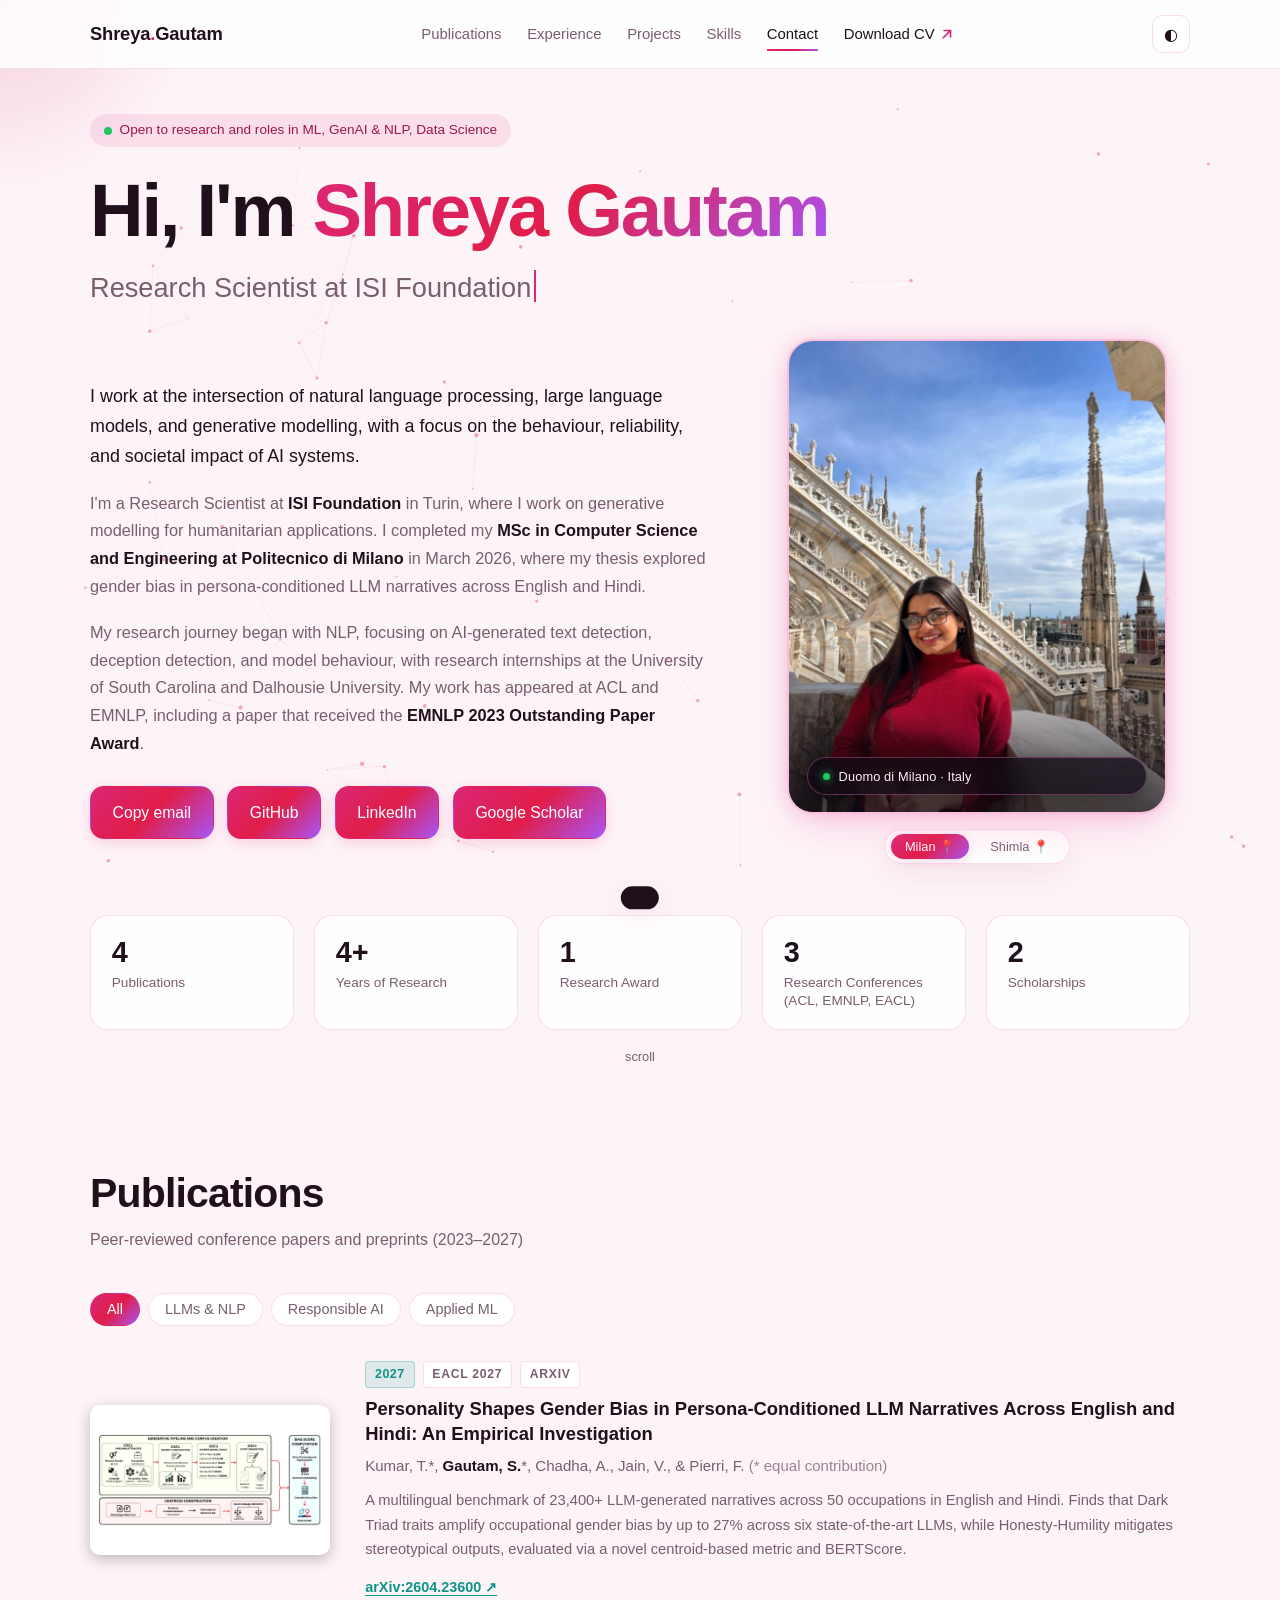
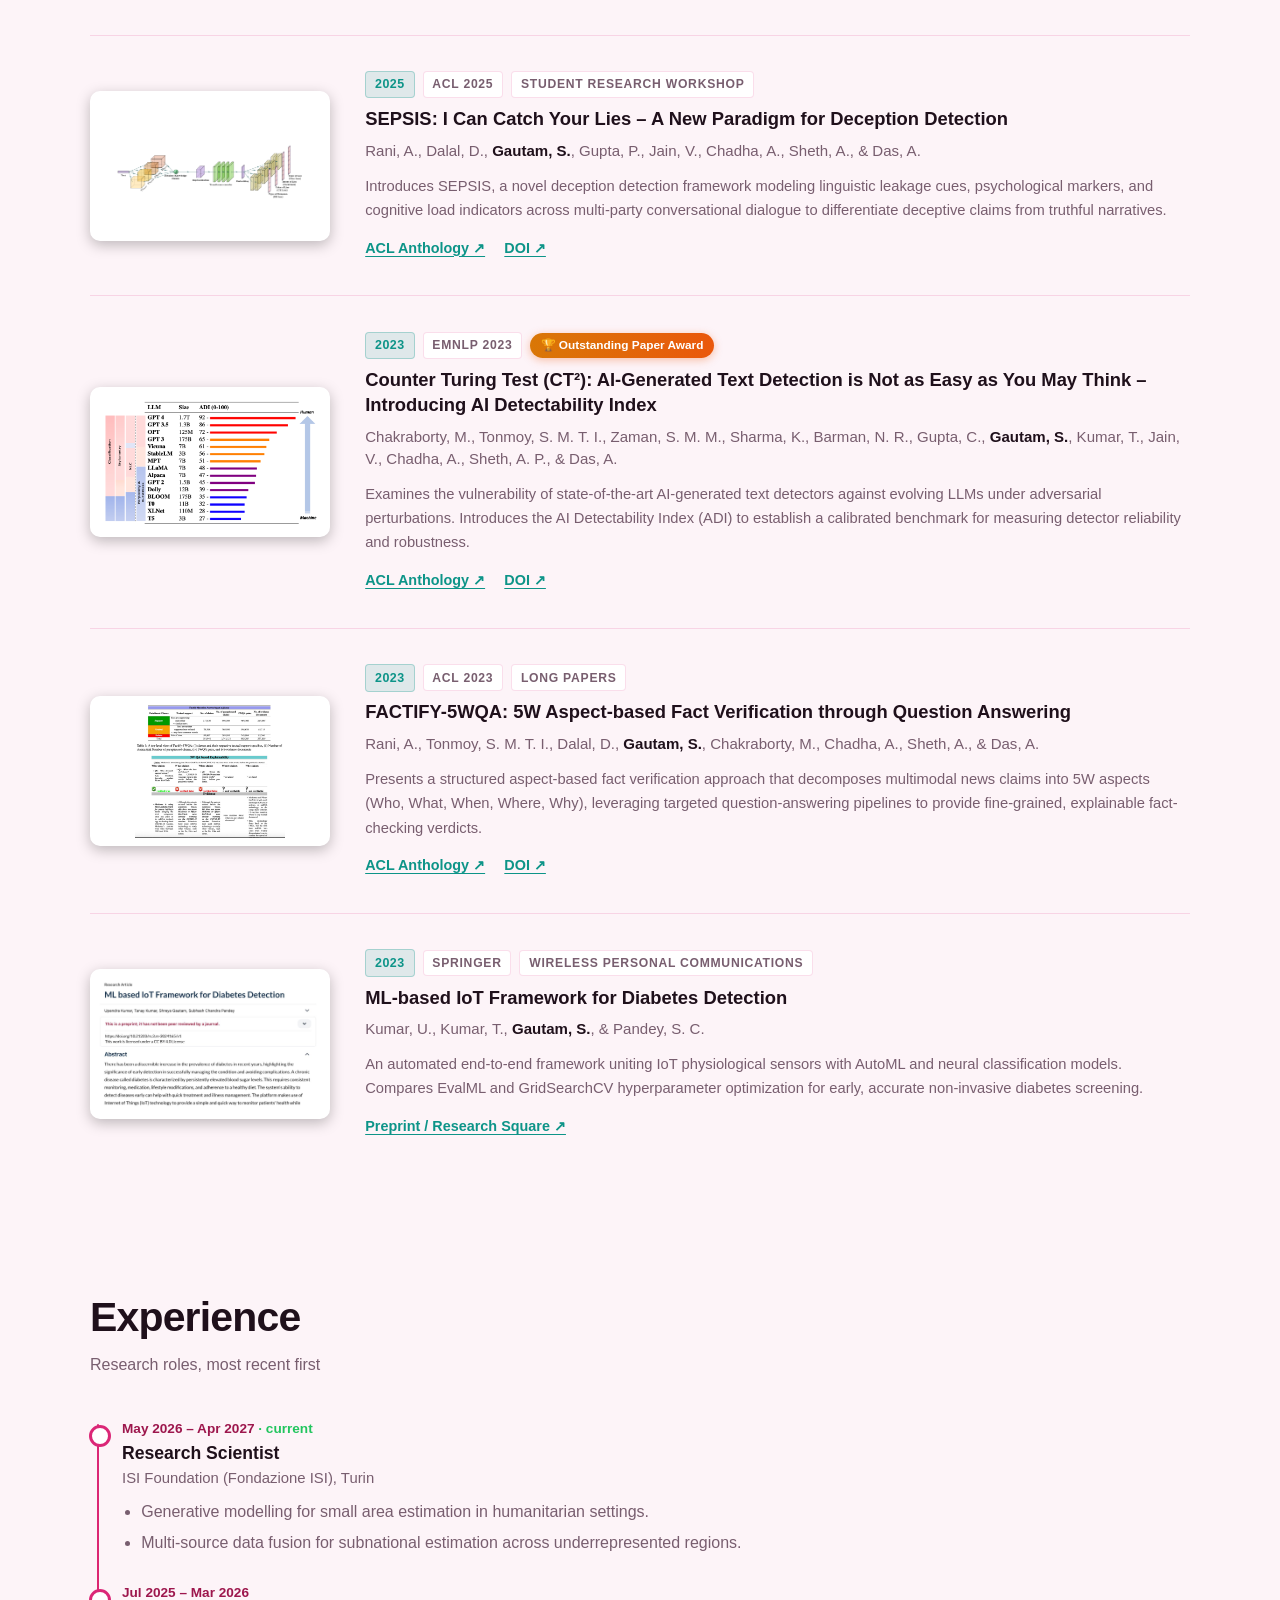
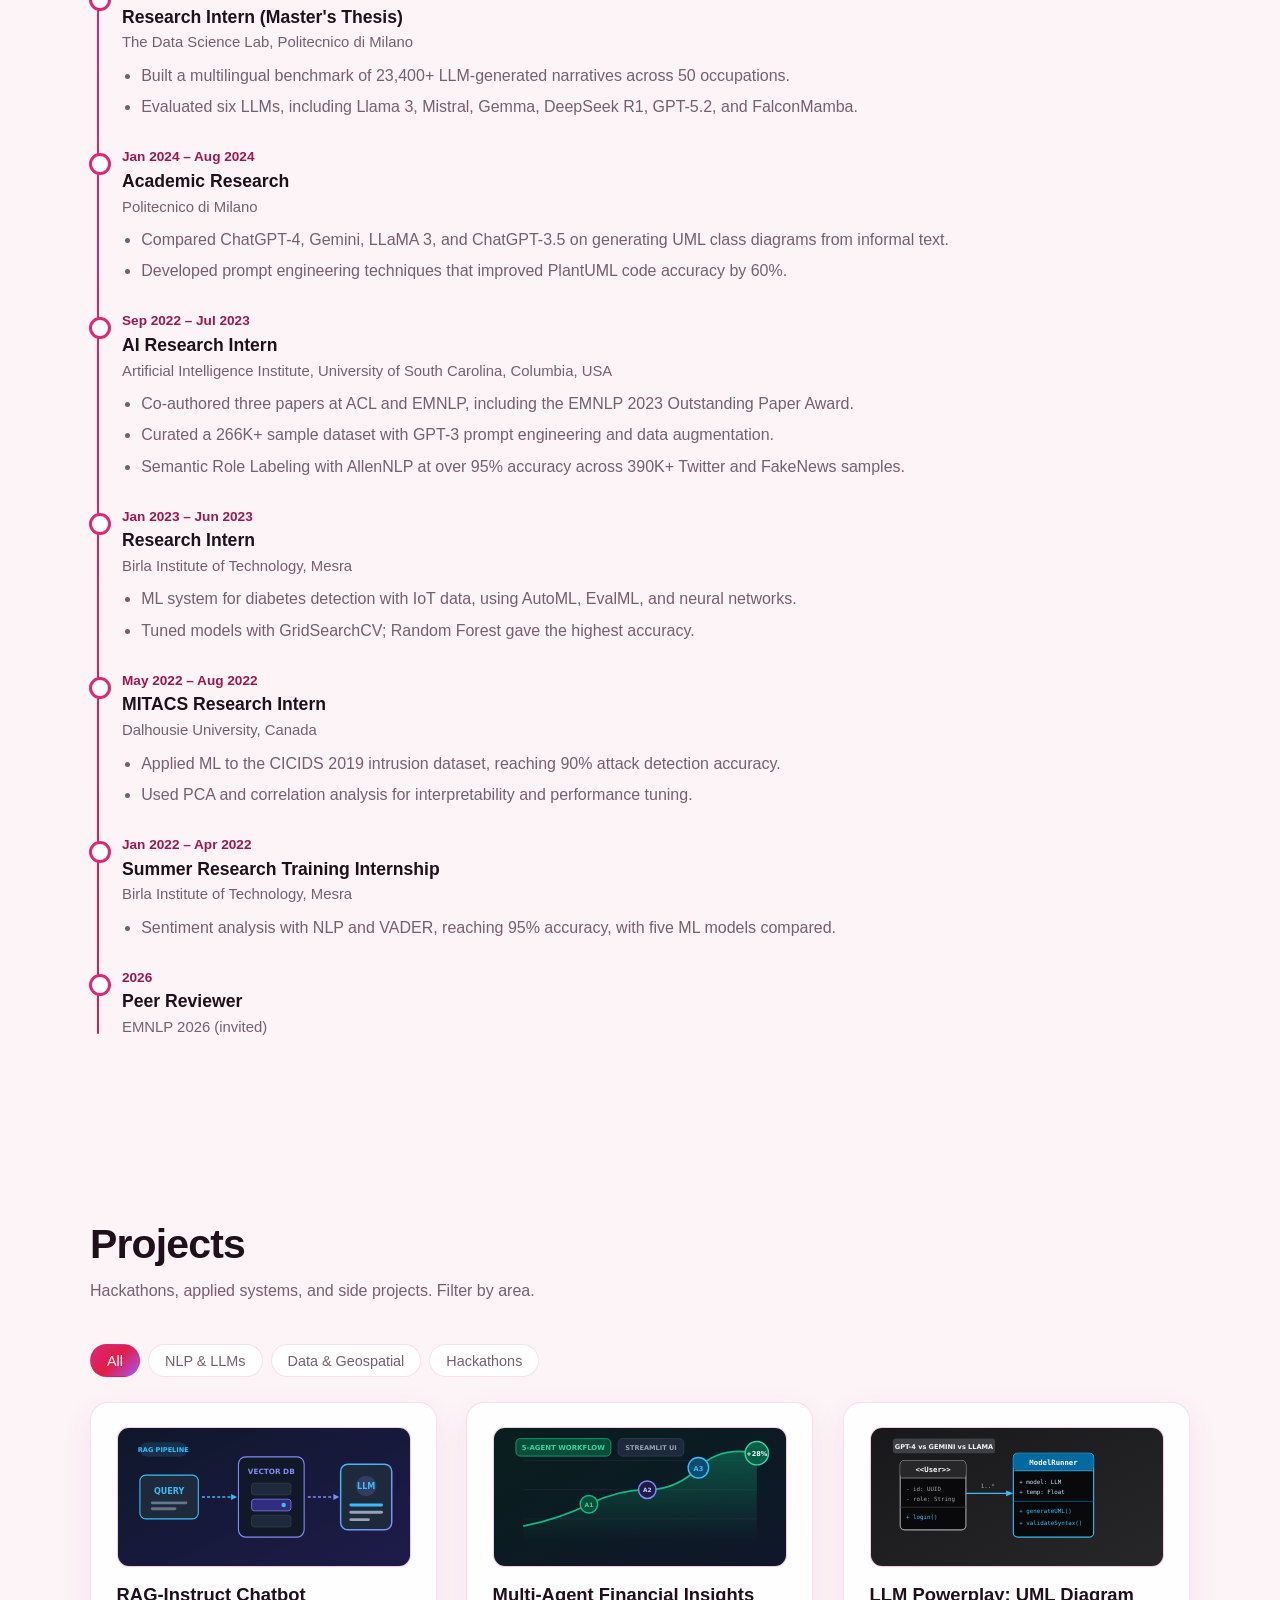
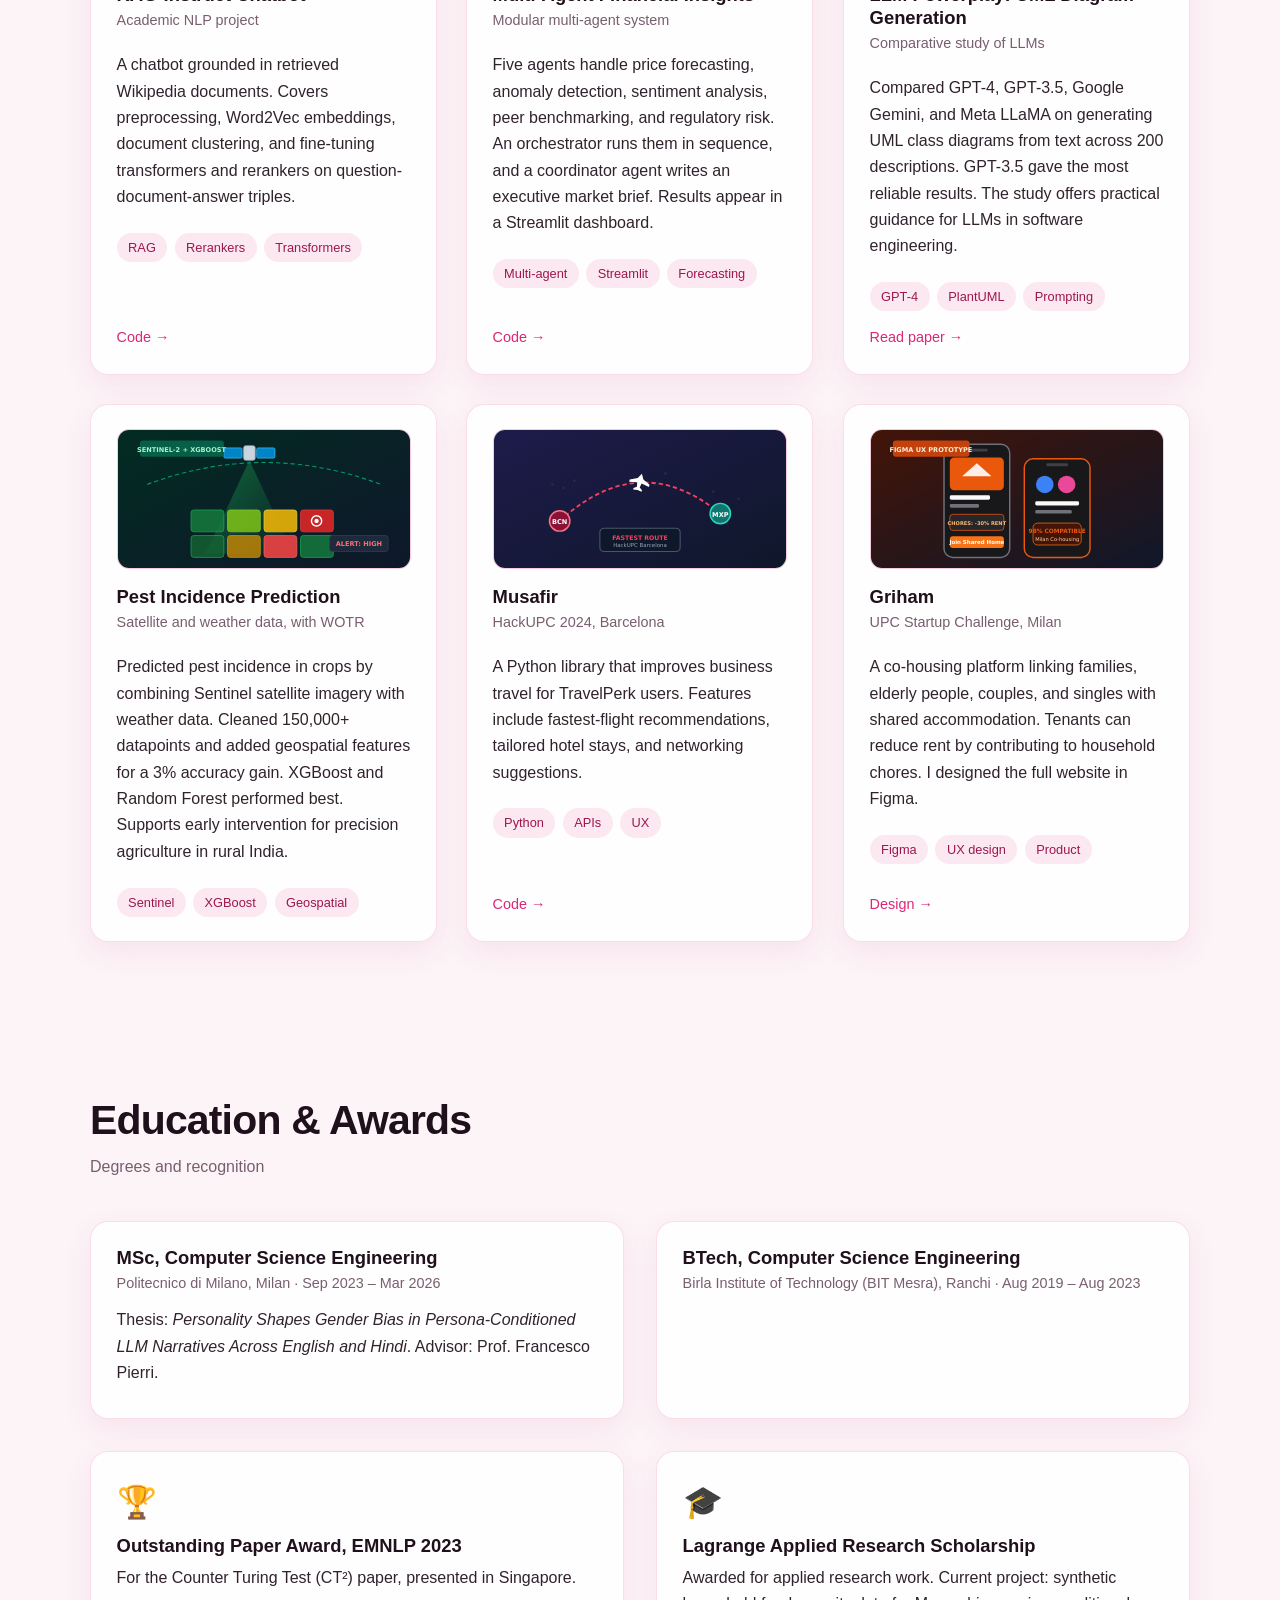
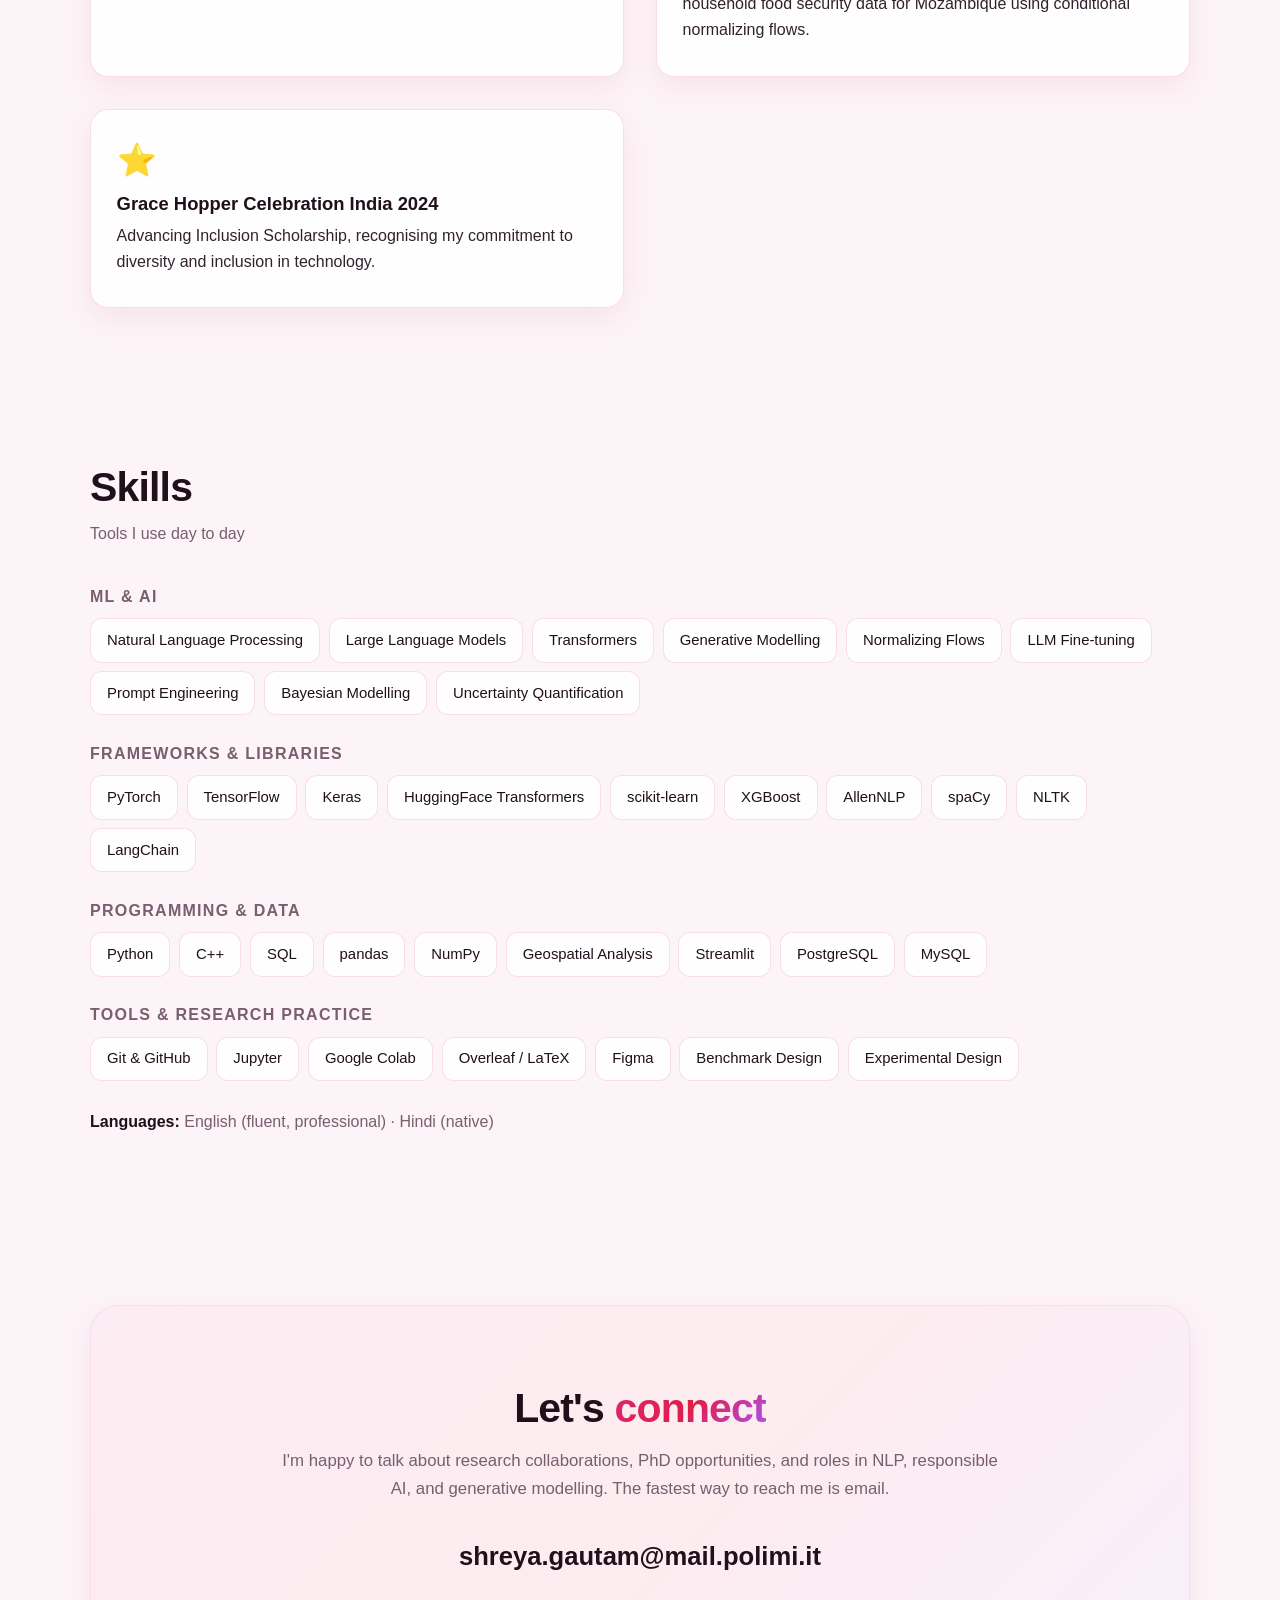
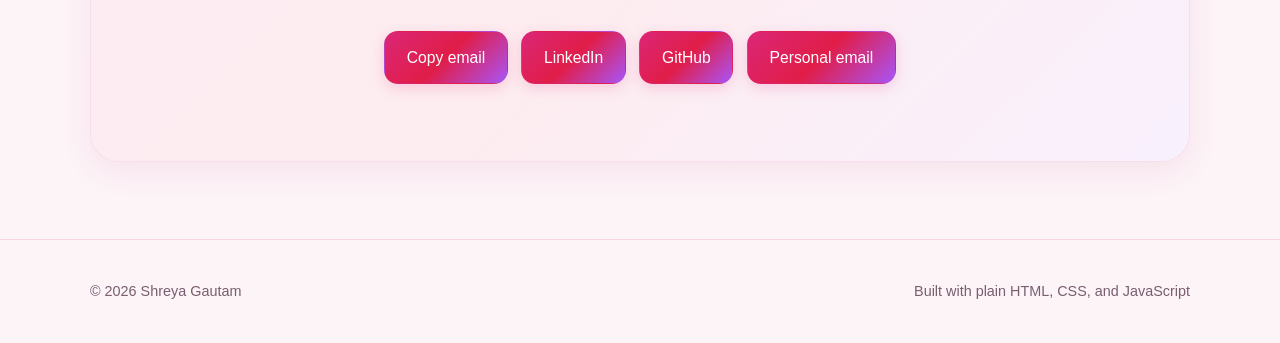
==== commit 9081c7a8: "Match Publications section title font and styling to all other sections" ====
--- a/index.html
+++ b/index.html
@@ -951,31 +951,6 @@
     }
 
     /* Horizontal Academic Publications */
-    .pub-header-row {
-      display: flex;
-      justify-content: space-between;
-      align-items: baseline;
-      padding-bottom: 0.9rem;
-      border-bottom: 1px solid var(--border);
-      margin-bottom: 1.8rem;
-    }
-
-    .pub-header-title {
-      font-size: 1.05rem;
-      letter-spacing: 0.12em;
-      text-transform: uppercase;
-      font-weight: 700;
-      color: var(--text);
-      margin: 0;
-    }
-
-    .pub-header-years {
-      font-size: 0.9rem;
-      letter-spacing: 0.06em;
-      color: var(--muted);
-      font-weight: 500;
-    }
-
     .pub-list {
       display: flex;
       flex-direction: column;
@@ -1596,10 +1571,8 @@
 
   <section id="publications">
     <div class="container">
-      <div class="pub-header-row reveal">
-        <h2 class="pub-header-title">PUBLICATIONS</h2>
-        <span class="pub-header-years">2023 — 2027</span>
-      </div>
+      <h2 class="section-title reveal">Publications</h2>
+      <p class="section-sub reveal">Peer-reviewed conference papers and preprints (2023–2027)</p>
 
       <div class="filters reveal" data-group="pubs" style="margin-bottom: 2.2rem;">
         <button class="filter-btn active" data-filter="all">All</button>
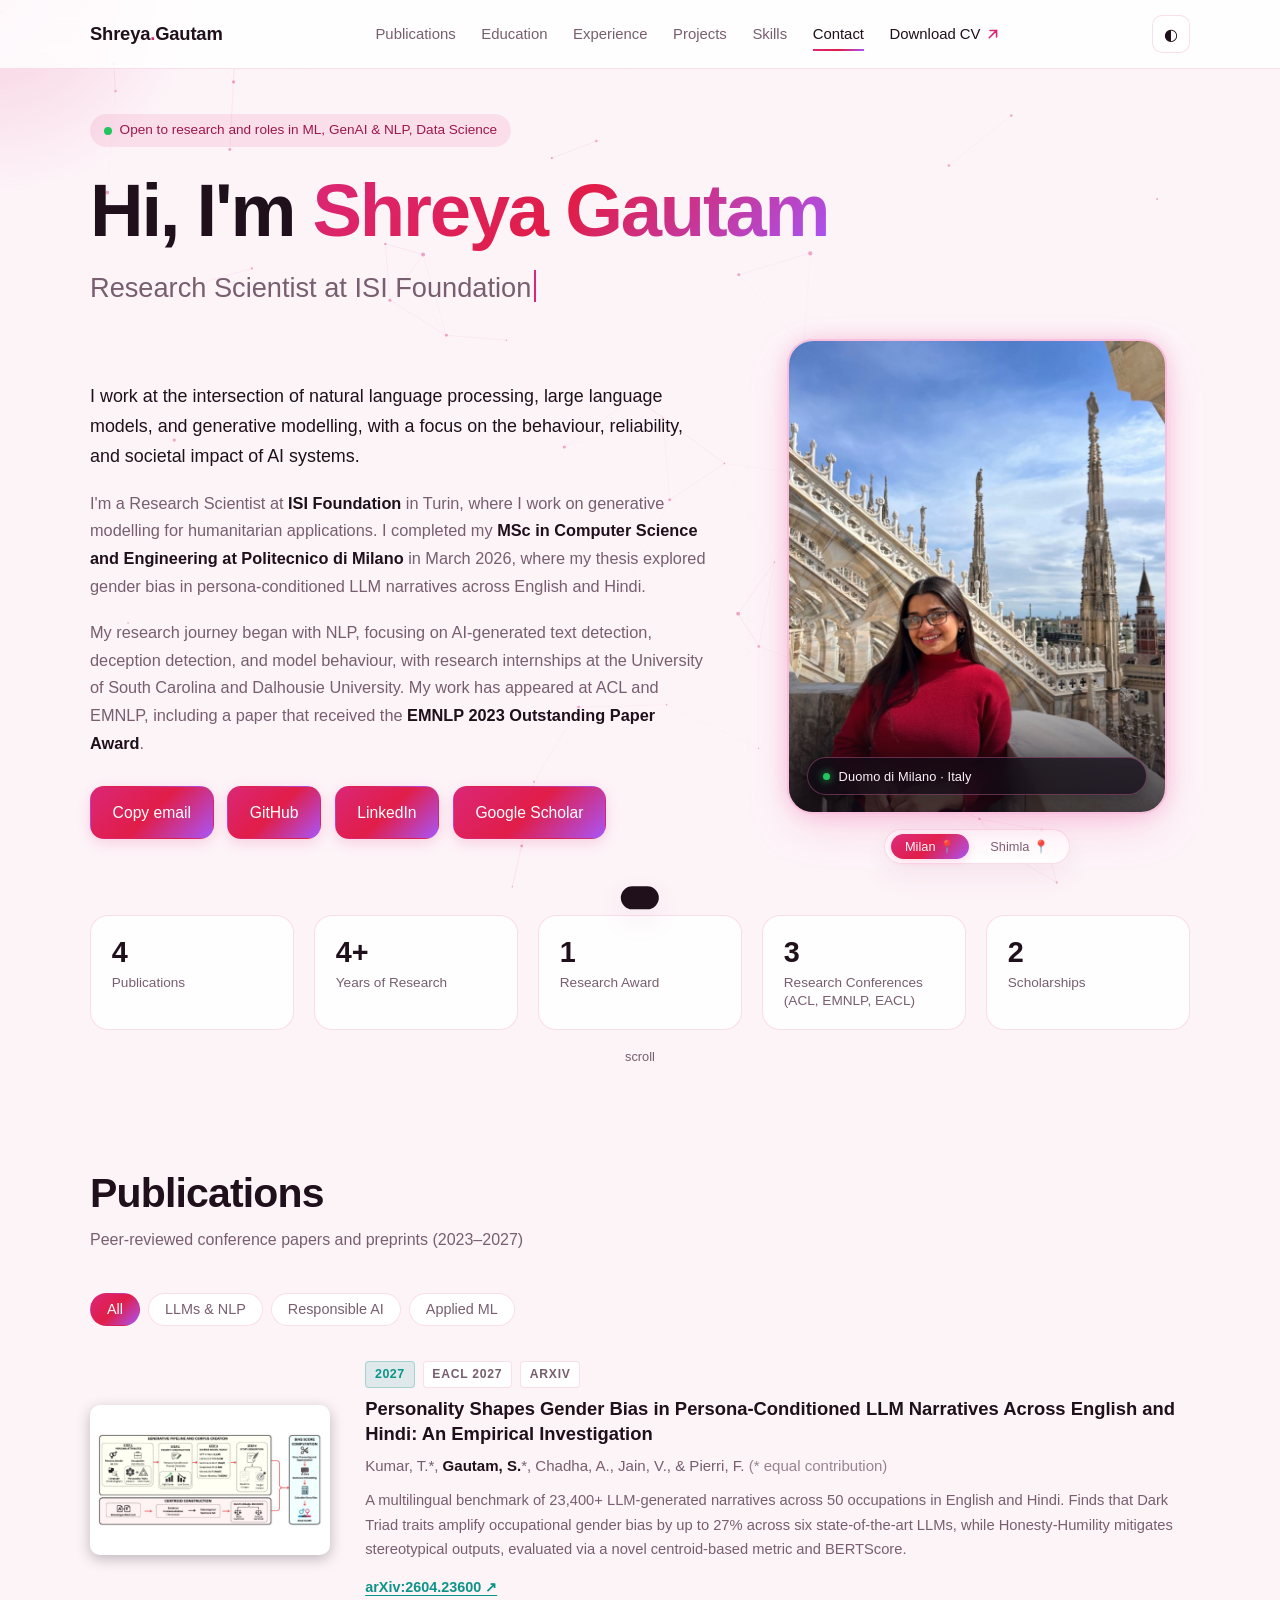
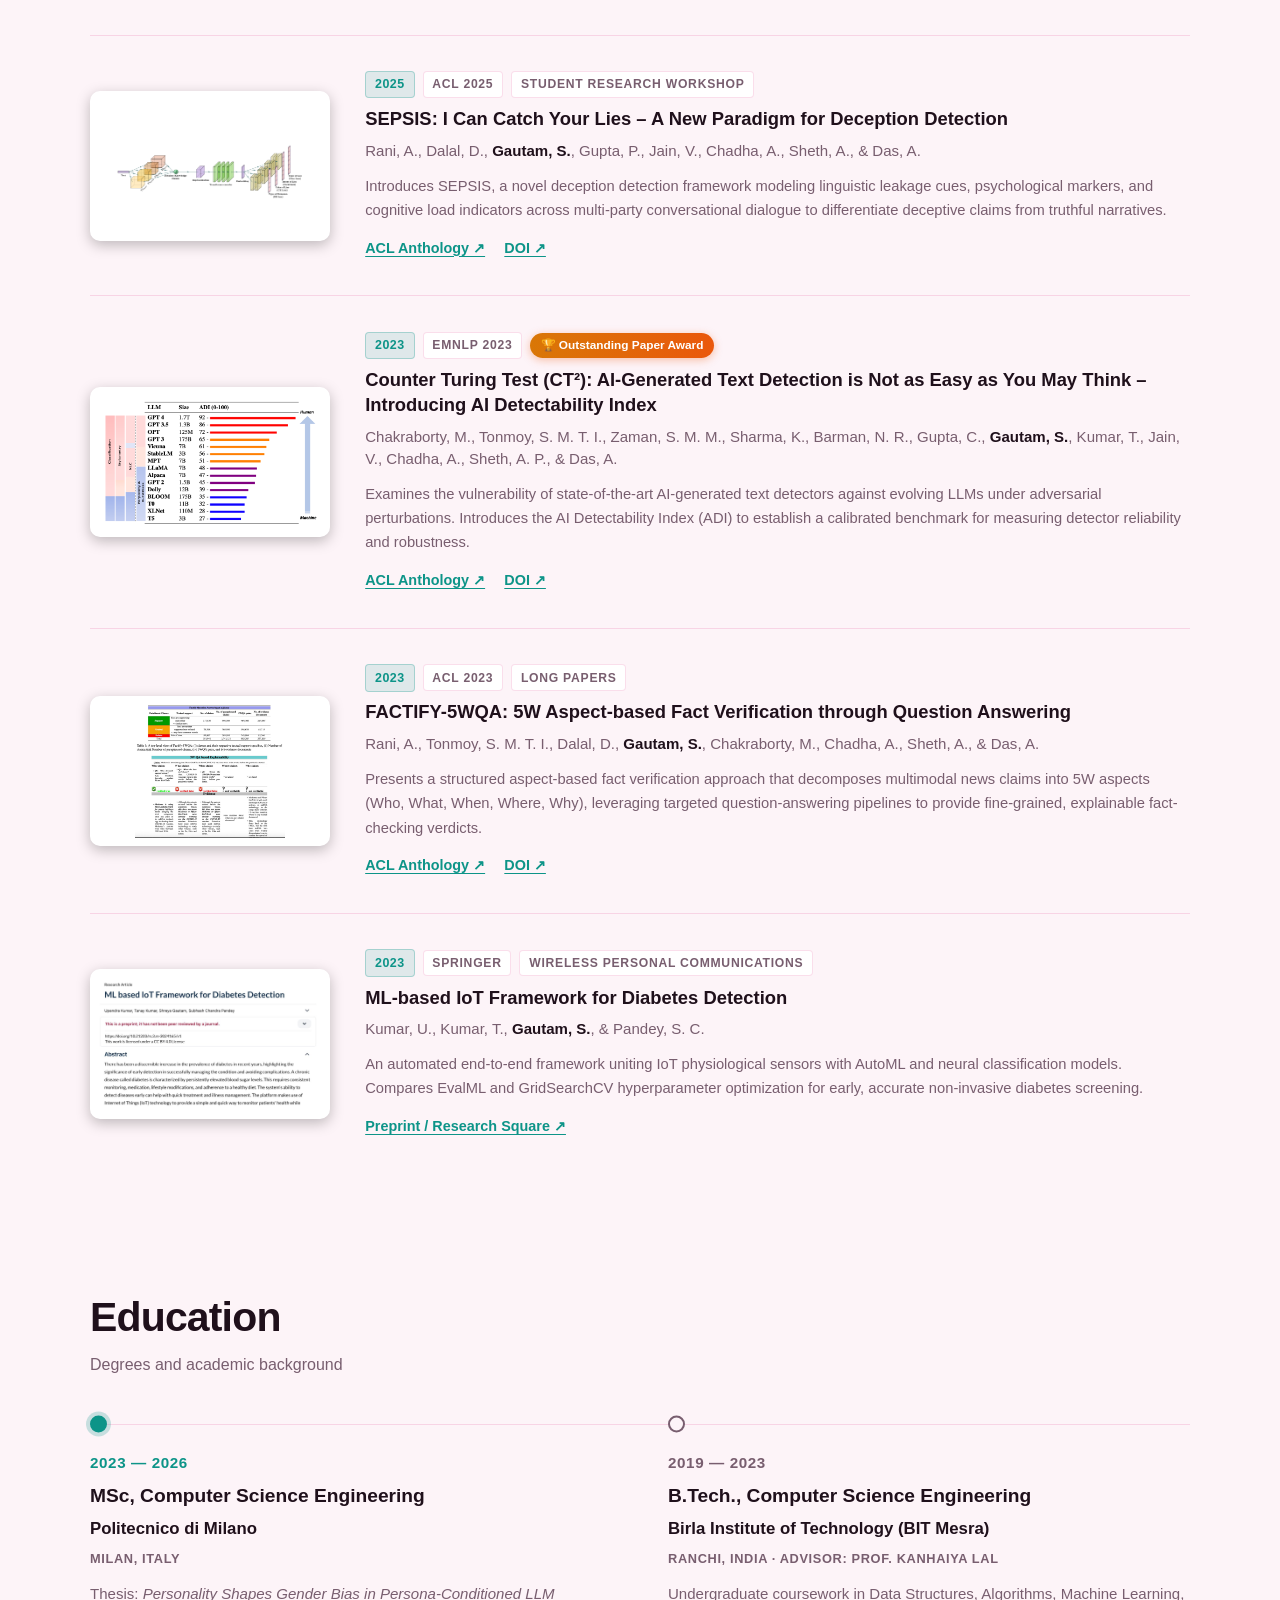
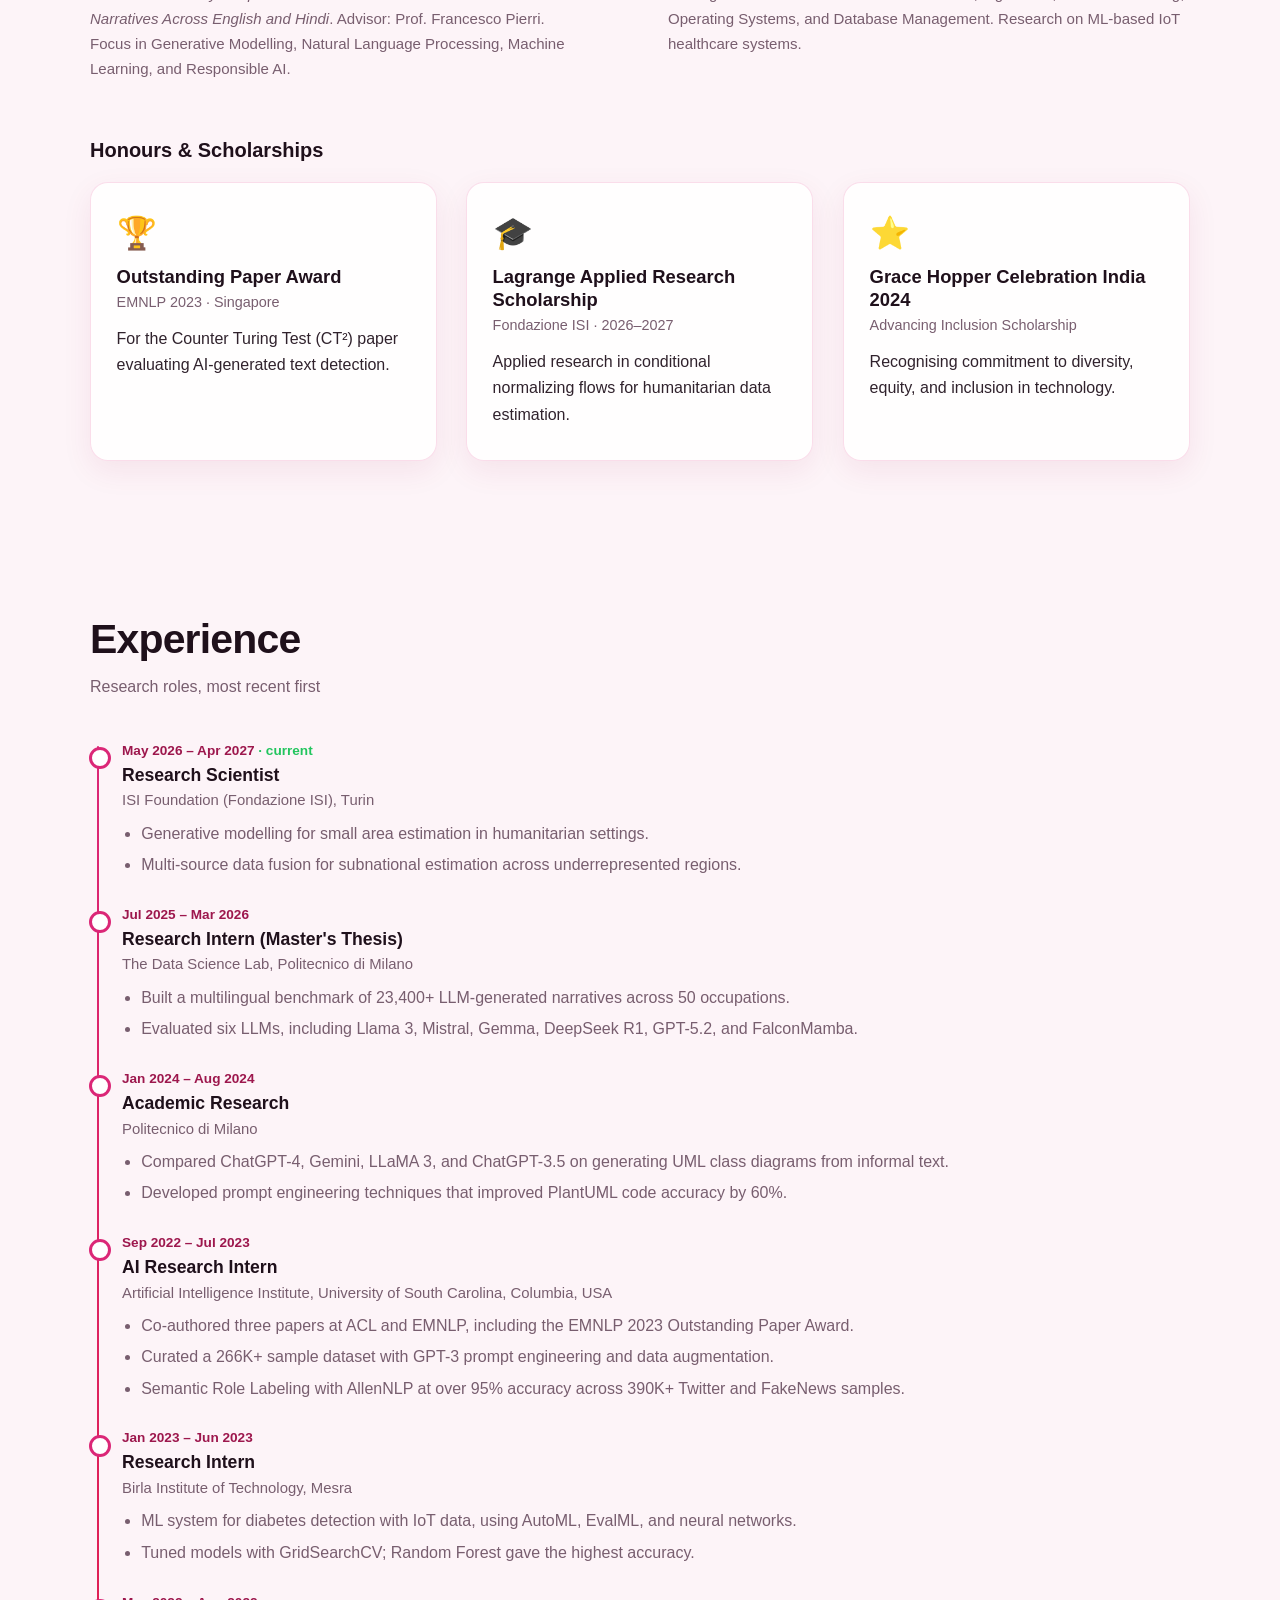
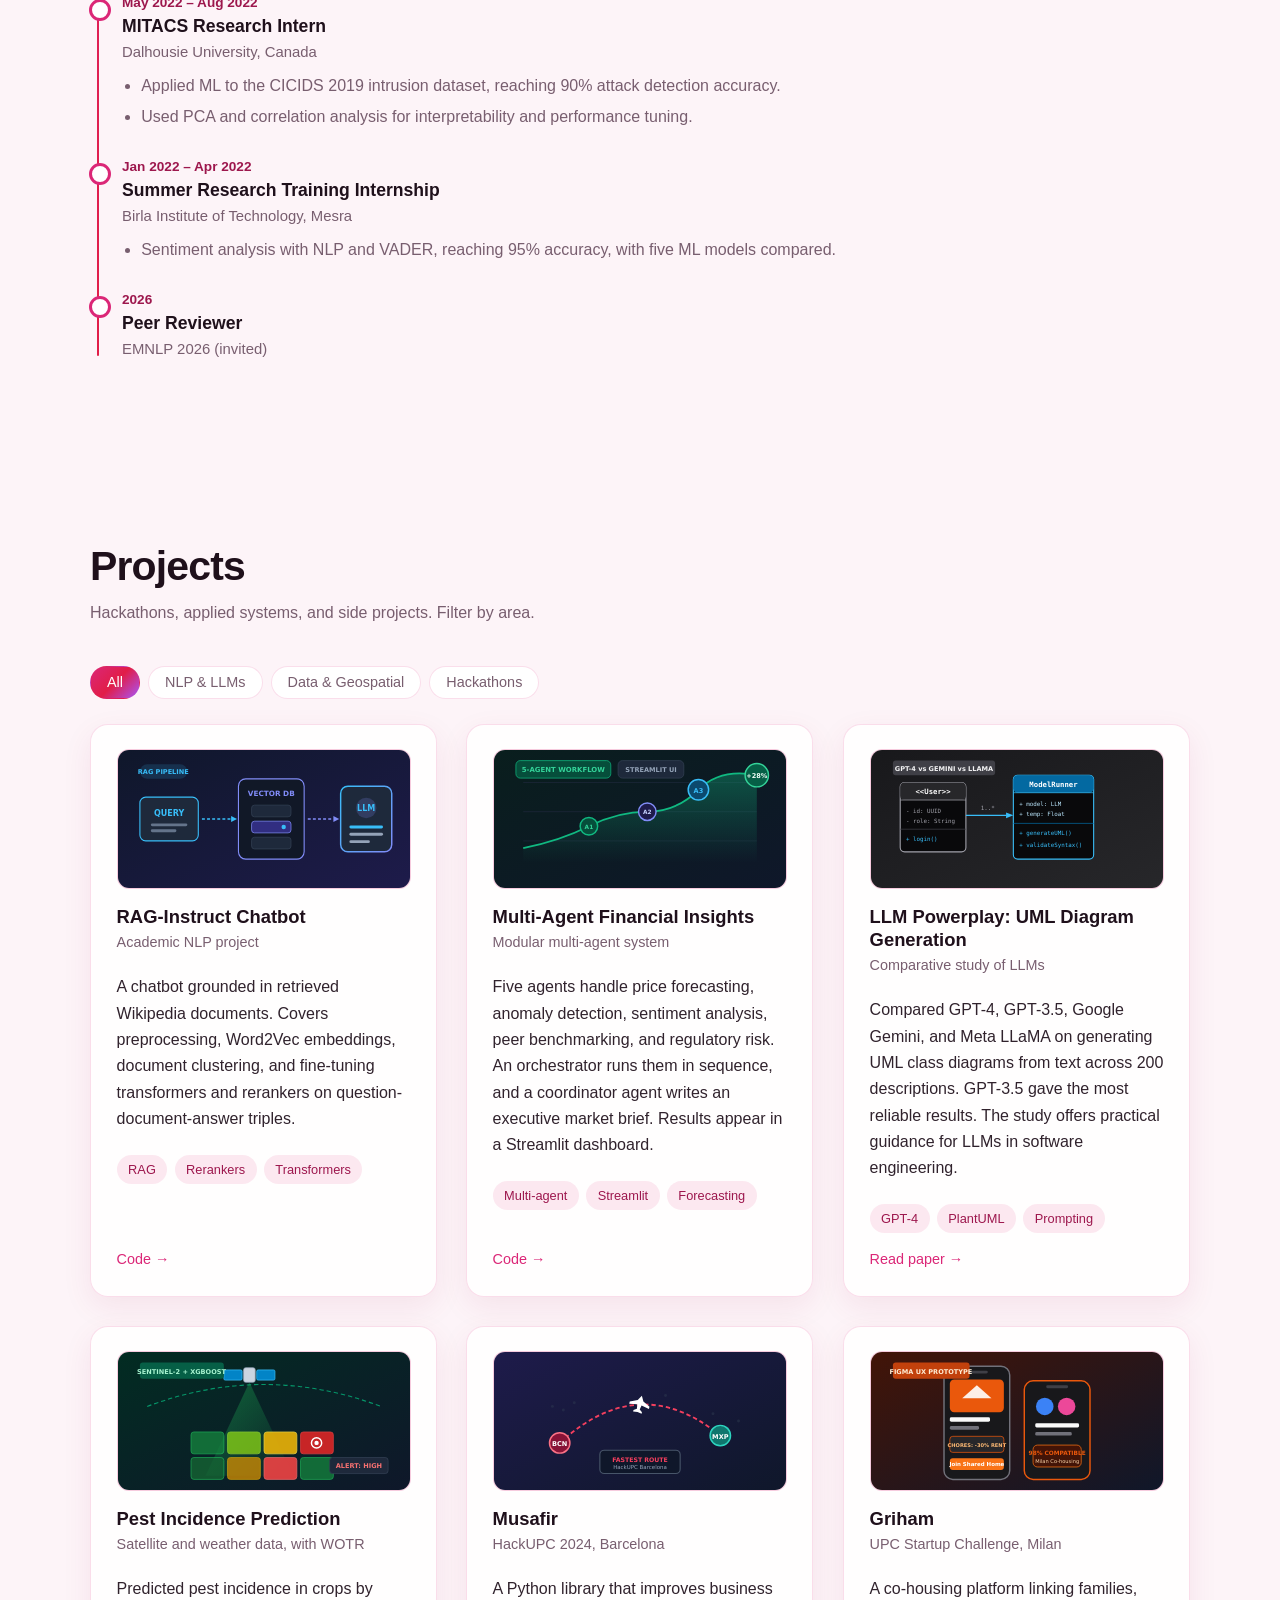
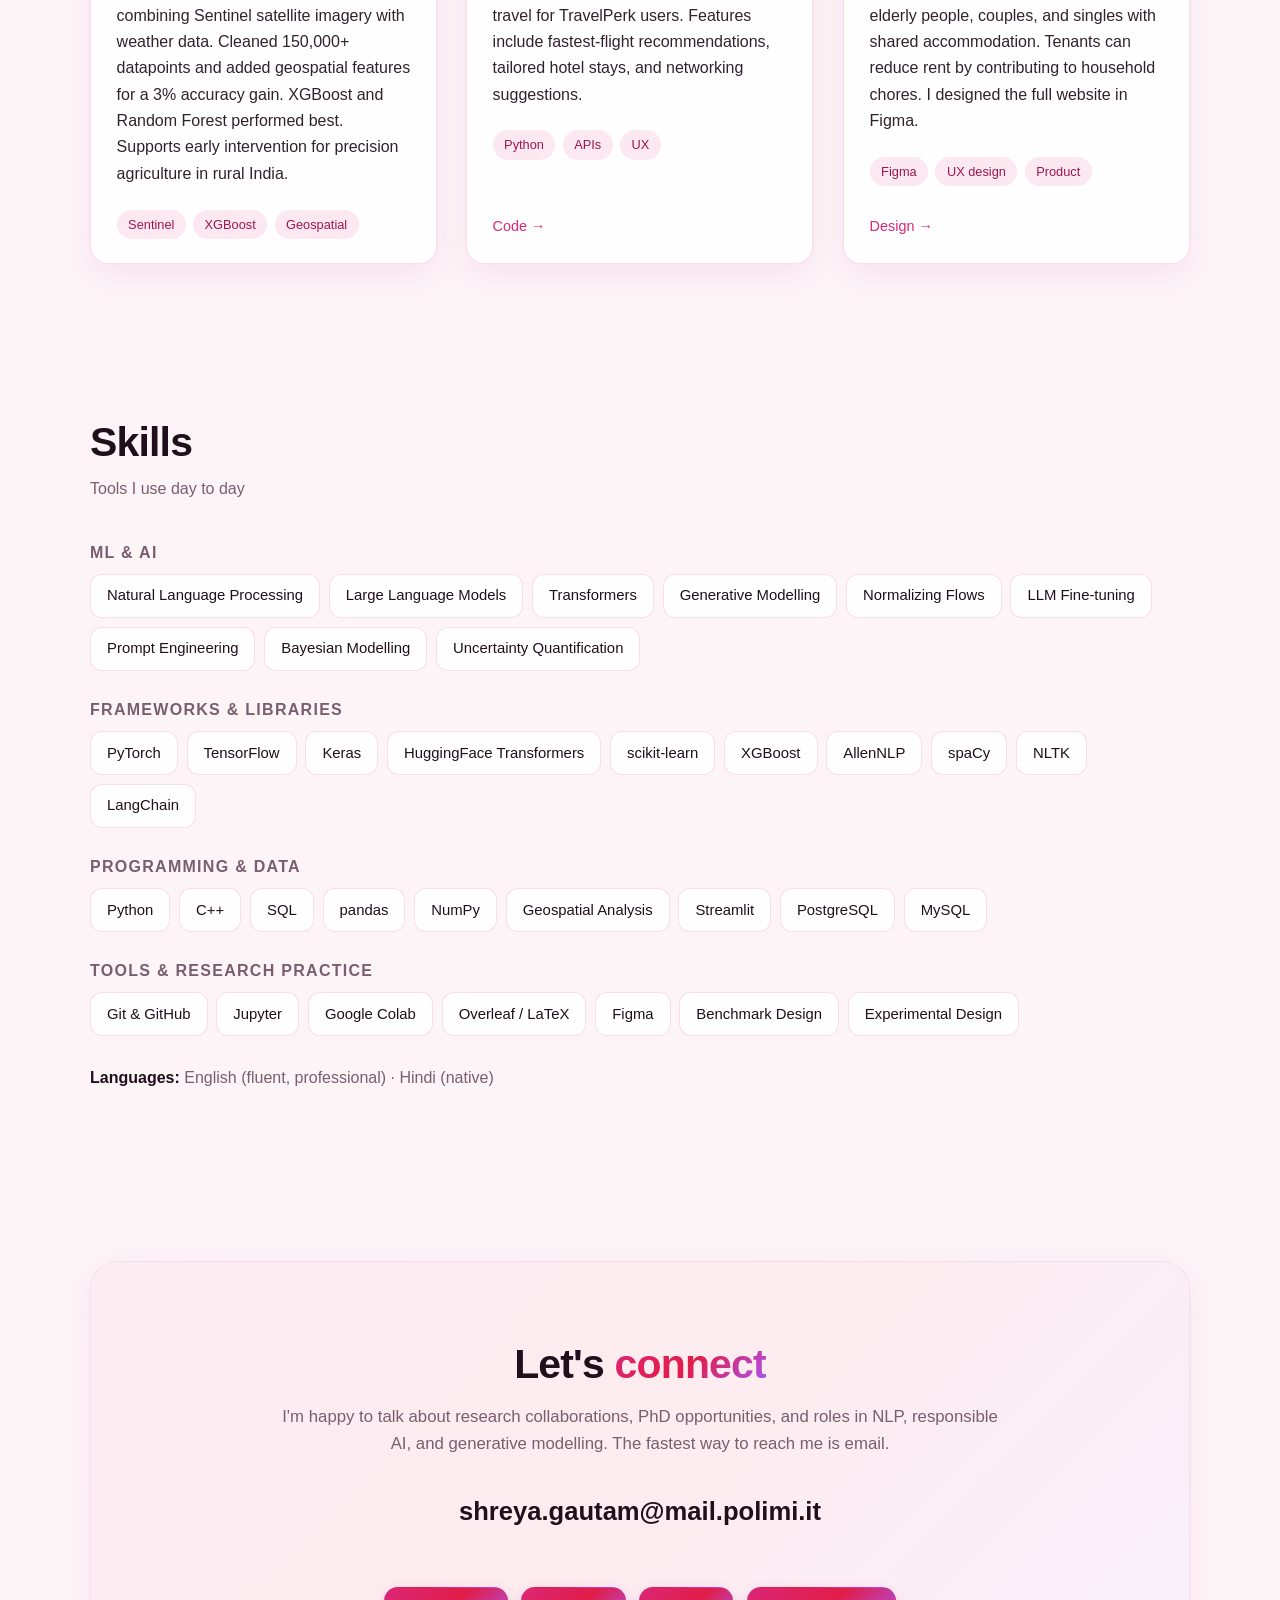
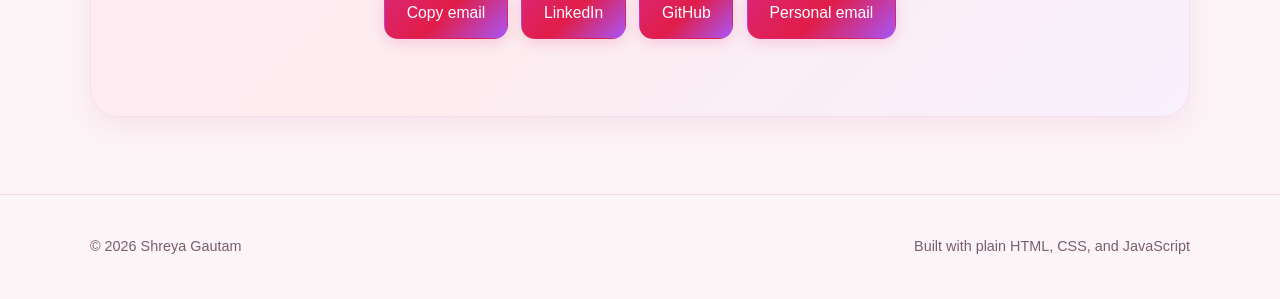
==== commit 12031e0e: "Add horizontal Education section after Publications with timeline track, nodes, and honours" ====
--- a/index.html
+++ b/index.html
@@ -1134,6 +1134,111 @@
       color: var(--accent);
     }
 
+    /* Horizontal Education Timeline */
+    .edu-timeline {
+      display: grid;
+      grid-template-columns: 1fr 1fr;
+      gap: 3.5rem;
+      position: relative;
+      padding-top: 2rem;
+      margin-top: 1rem;
+    }
+
+    .edu-timeline::before {
+      content: "";
+      position: absolute;
+      top: 6px;
+      left: 0;
+      right: 0;
+      height: 1px;
+      background: var(--border);
+    }
+
+    .edu-col {
+      position: relative;
+    }
+
+    .edu-col::before {
+      content: "";
+      position: absolute;
+      top: -2rem;
+      left: 0;
+      width: 13px;
+      height: 13px;
+      border-radius: 50%;
+      transform: translateY(-50%) translateY(6px);
+      background: var(--bg);
+      border: 2px solid var(--muted);
+      z-index: 2;
+      transition: all .25s ease;
+    }
+
+    .edu-col.active::before {
+      background: #0d9488;
+      border-color: #0d9488;
+      box-shadow: 0 0 0 4px rgba(13, 148, 136, 0.22);
+    }
+
+    [data-theme="dark"] .edu-col.active::before {
+      background: #2dd4bf;
+      border-color: #2dd4bf;
+      box-shadow: 0 0 0 4px rgba(45, 212, 191, 0.25);
+    }
+
+    .edu-years {
+      font-size: 0.95rem;
+      font-weight: 600;
+      color: var(--muted);
+      letter-spacing: 0.04em;
+      margin-bottom: 0.55rem;
+    }
+
+    .edu-col.active .edu-years {
+      color: #0d9488;
+    }
+
+    [data-theme="dark"] .edu-col.active .edu-years {
+      color: #2dd4bf;
+    }
+
+    .edu-degree {
+      font-size: clamp(1.2rem, 1.45vw, 1.42rem);
+      font-weight: 700;
+      line-height: 1.3;
+      margin: 0 0 0.4rem;
+      color: var(--text);
+    }
+
+    .edu-school {
+      font-size: 1.05rem;
+      font-weight: 600;
+      color: var(--text);
+      margin-bottom: 0.3rem;
+    }
+
+    .edu-meta {
+      font-size: 0.8rem;
+      font-weight: 600;
+      color: var(--muted);
+      letter-spacing: 0.05em;
+      text-transform: uppercase;
+      margin-bottom: 0.85rem;
+    }
+
+    .edu-desc {
+      font-size: 0.94rem;
+      line-height: 1.65;
+      color: var(--muted);
+      margin: 0;
+    }
+
+    @media (max-width: 768px) {
+      .edu-timeline {
+        grid-template-columns: 1fr;
+        gap: 2.8rem;
+      }
+    }
+
     .timeline {
       position: relative;
       padding-left: 2rem;
@@ -1470,6 +1575,7 @@
       <a class="brand" href="#top">Shreya<span>.</span>Gautam</a>
       <ul class="nav-links" id="navLinks">
         <li><a href="#publications">Publications</a></li>
+        <li><a href="#education">Education</a></li>
         <li><a href="#experience">Experience</a></li>
         <li><a href="#projects">Projects</a></li>
         <li><a href="#skills">Skills</a></li>
@@ -1756,6 +1862,64 @@
     </div>
   </section>
 
+  <section id="education">
+    <div class="container">
+      <h2 class="section-title reveal">Education</h2>
+      <p class="section-sub reveal">Degrees and academic background</p>
+
+      <div class="edu-timeline reveal">
+        <!-- Degree 1: MSc -->
+        <div class="edu-col active">
+          <div class="edu-years">2023 — 2026</div>
+          <h3 class="edu-degree">MSc, Computer Science Engineering</h3>
+          <div class="edu-school">Politecnico di Milano</div>
+          <div class="edu-meta">Milan, Italy</div>
+          <p class="edu-desc">
+            Thesis: <em>Personality Shapes Gender Bias in Persona-Conditioned LLM Narratives Across English and Hindi</em>. Advisor: Prof. Francesco Pierri.<br>
+            Focus in Generative Modelling, Natural Language Processing, Machine Learning, and Responsible AI.
+          </p>
+        </div>
+
+        <!-- Degree 2: BTech -->
+        <div class="edu-col">
+          <div class="edu-years">2019 — 2023</div>
+          <h3 class="edu-degree">B.Tech., Computer Science Engineering</h3>
+          <div class="edu-school">Birla Institute of Technology (BIT Mesra)</div>
+          <div class="edu-meta">Ranchi, India · Advisor: Prof. Kanhaiya Lal</div>
+          <p class="edu-desc">
+            Undergraduate coursework in Data Structures, Algorithms, Machine Learning, Operating Systems, and Database Management. Research on ML-based IoT healthcare systems.
+          </p>
+        </div>
+      </div>
+
+      <!-- Honours & Scholarships subsection -->
+      <div style="margin-top: 3.5rem;">
+        <h3 class="reveal" style="font-size: 1.25rem; margin-bottom: 1.2rem; font-weight: 600; color: var(--text);">Honours &amp; Scholarships</h3>
+        <div class="grid-3">
+          <div class="card tilt award-card reveal">
+            <div class="big">&#127942;</div>
+            <h3>Outstanding Paper Award</h3>
+            <div class="meta">EMNLP 2023 · Singapore</div>
+            <p>For the Counter Turing Test (CT²) paper evaluating AI-generated text detection.</p>
+          </div>
+          <div class="card tilt award-card reveal reveal-delay-1">
+            <div class="big">&#127891;</div>
+            <h3>Lagrange Applied Research Scholarship</h3>
+            <div class="meta">Fondazione ISI · 2026–2027</div>
+            <p>Applied research in conditional normalizing flows for humanitarian data estimation.</p>
+          </div>
+          <div class="card tilt award-card reveal reveal-delay-2">
+            <div class="big">&#11088;</div>
+            <h3>Grace Hopper Celebration India 2024</h3>
+            <div class="meta">Advancing Inclusion Scholarship</div>
+            <p>Recognising commitment to diversity, equity, and inclusion in technology.</p>
+          </div>
+        </div>
+      </div>
+
+    </div>
+  </section>
+
   <section id="experience">
     <div class="container">
       <h2 class="section-title reveal">Experience</h2>
@@ -1933,41 +2097,6 @@
               href="https://www.figma.com/design/bk8tB2ixXS3vIubjuIFf0l/Griham.com?node-id=0-1&p=f">Design &rarr;</a>
           </div>
         </article>
-      </div>
-    </div>
-  </section>
-
-  <section id="education">
-    <div class="container">
-      <h2 class="section-title reveal">Education &amp; Awards</h2>
-      <p class="section-sub reveal">Degrees and recognition</p>
-      <div class="grid-2">
-        <div class="card tilt reveal">
-          <h3>MSc, Computer Science Engineering</h3>
-          <div class="meta">Politecnico di Milano, Milan · Sep 2023 – Mar 2026</div>
-          <p>Thesis: <em>Personality Shapes Gender Bias in Persona-Conditioned LLM Narratives Across English and
-              Hindi</em>. Advisor: Prof. Francesco Pierri.</p>
-        </div>
-        <div class="card tilt reveal reveal-delay-1">
-          <h3>BTech, Computer Science Engineering</h3>
-          <div class="meta">Birla Institute of Technology (BIT Mesra), Ranchi · Aug 2019 – Aug 2023</div>
-        </div>
-        <div class="card tilt award-card reveal">
-          <div class="big">&#127942;</div>
-          <h3>Outstanding Paper Award, EMNLP 2023</h3>
-          <p>For the Counter Turing Test (CT²) paper, presented in Singapore.</p>
-        </div>
-        <div class="card tilt award-card reveal reveal-delay-1">
-          <div class="big">&#127891;</div>
-          <h3>Lagrange Applied Research Scholarship</h3>
-          <p>Awarded for applied research work. Current project: synthetic household food security data for Mozambique
-            using conditional normalizing flows.</p>
-        </div>
-        <div class="card tilt award-card reveal">
-          <div class="big">&#11088;</div>
-          <h3>Grace Hopper Celebration India 2024</h3>
-          <p>Advancing Inclusion Scholarship, recognising my commitment to diversity and inclusion in technology.</p>
-        </div>
       </div>
     </div>
   </section>
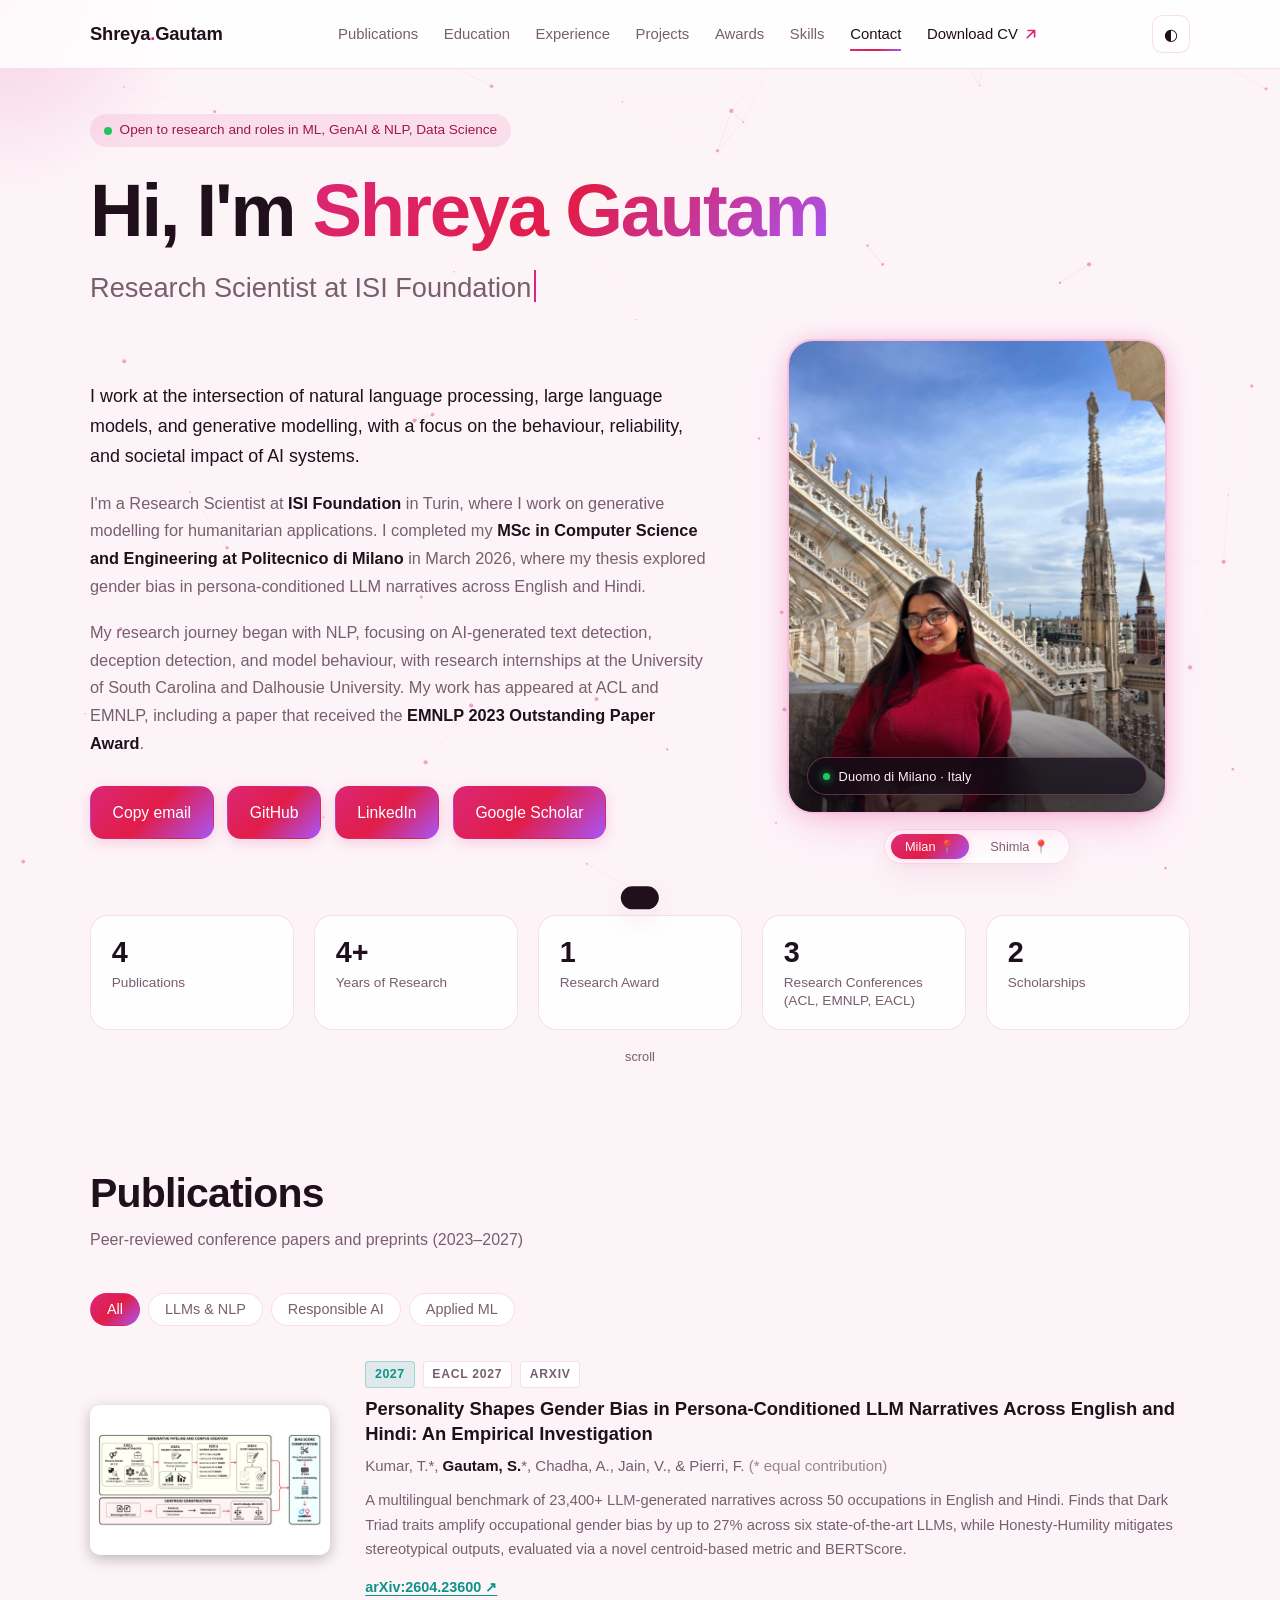
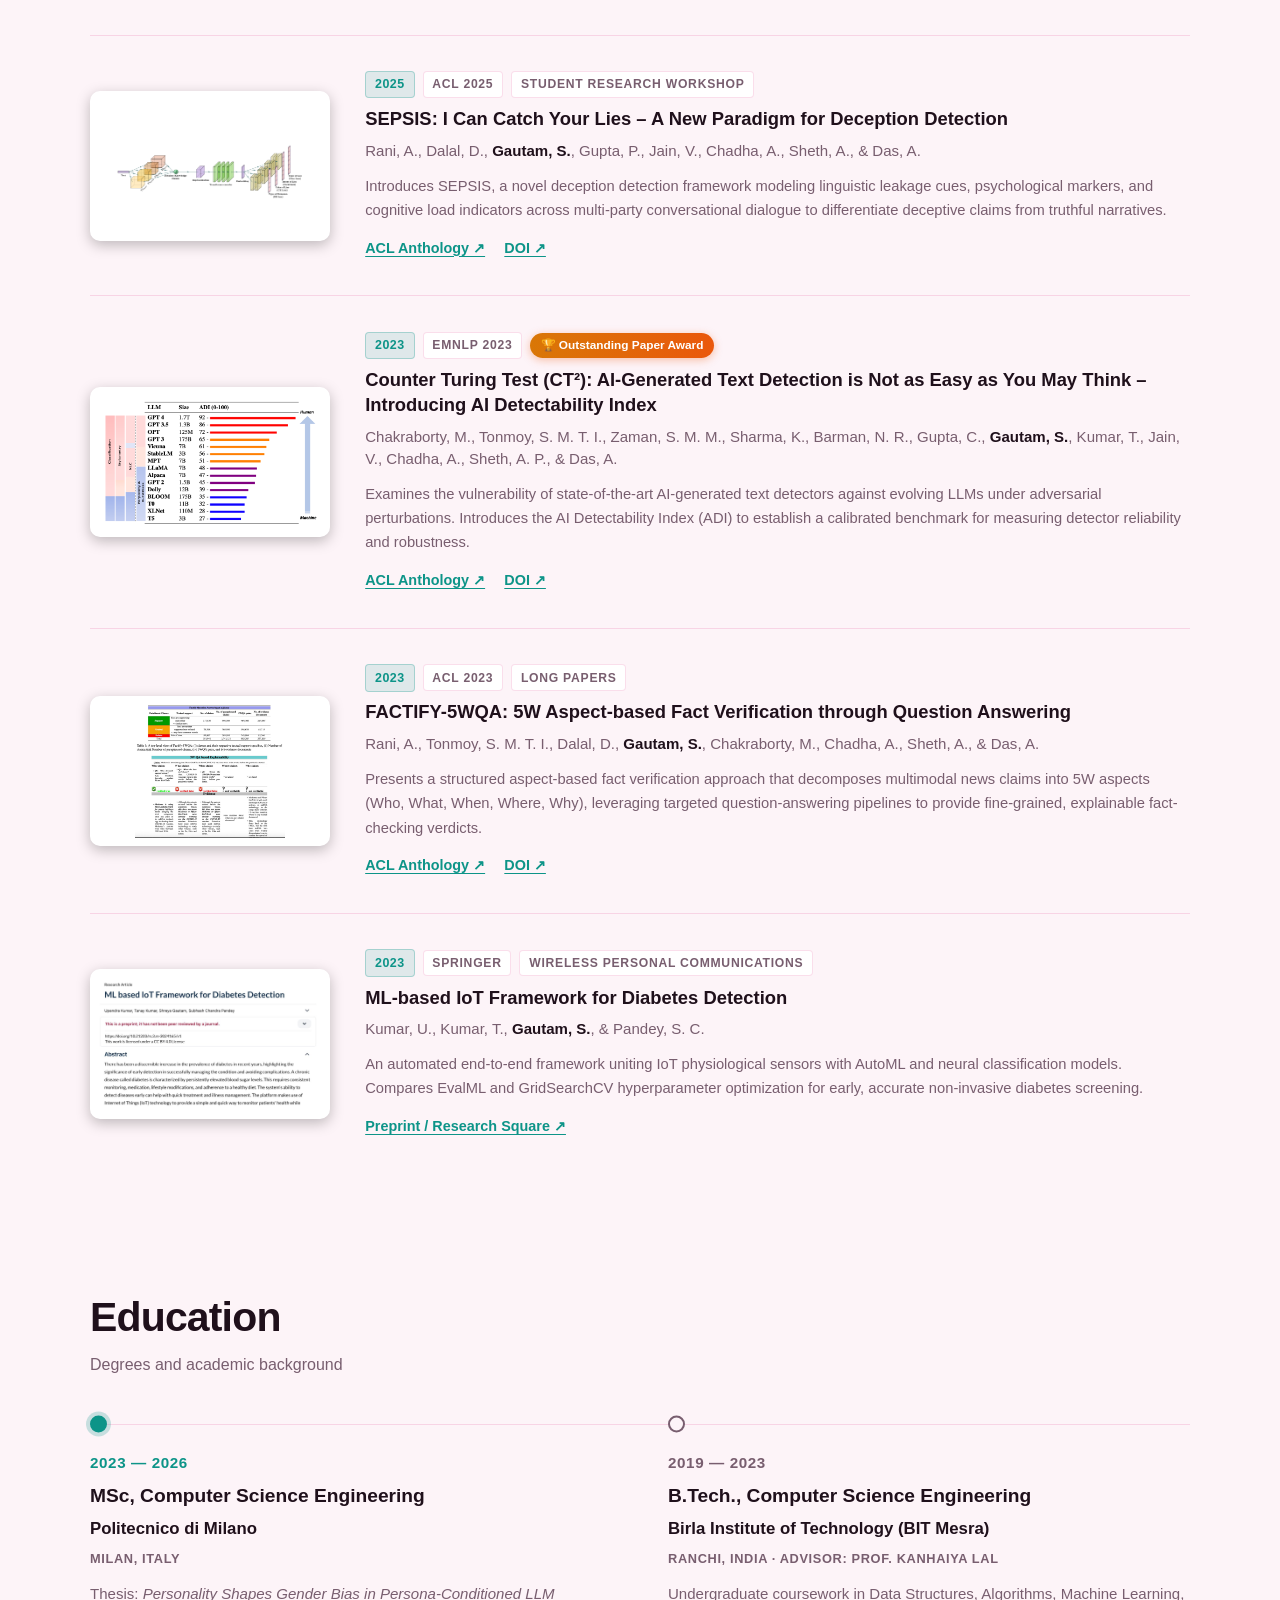
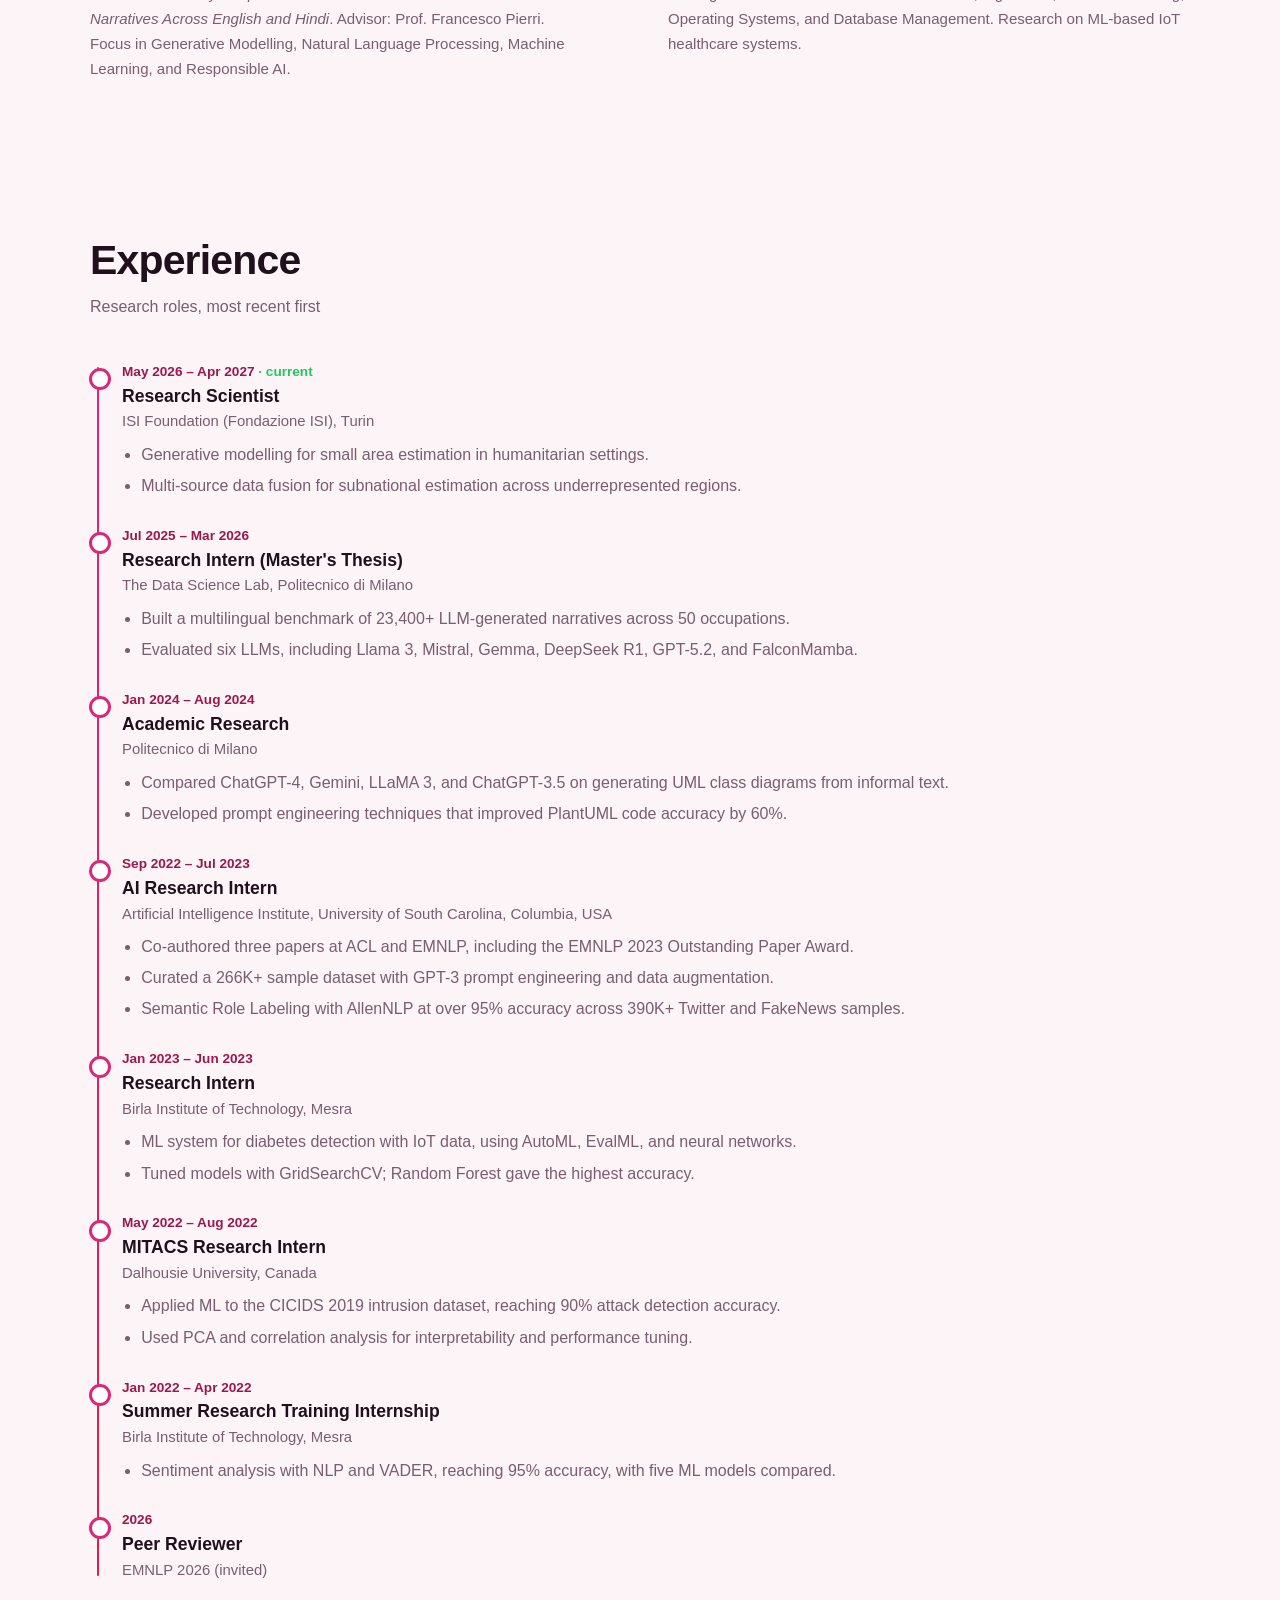
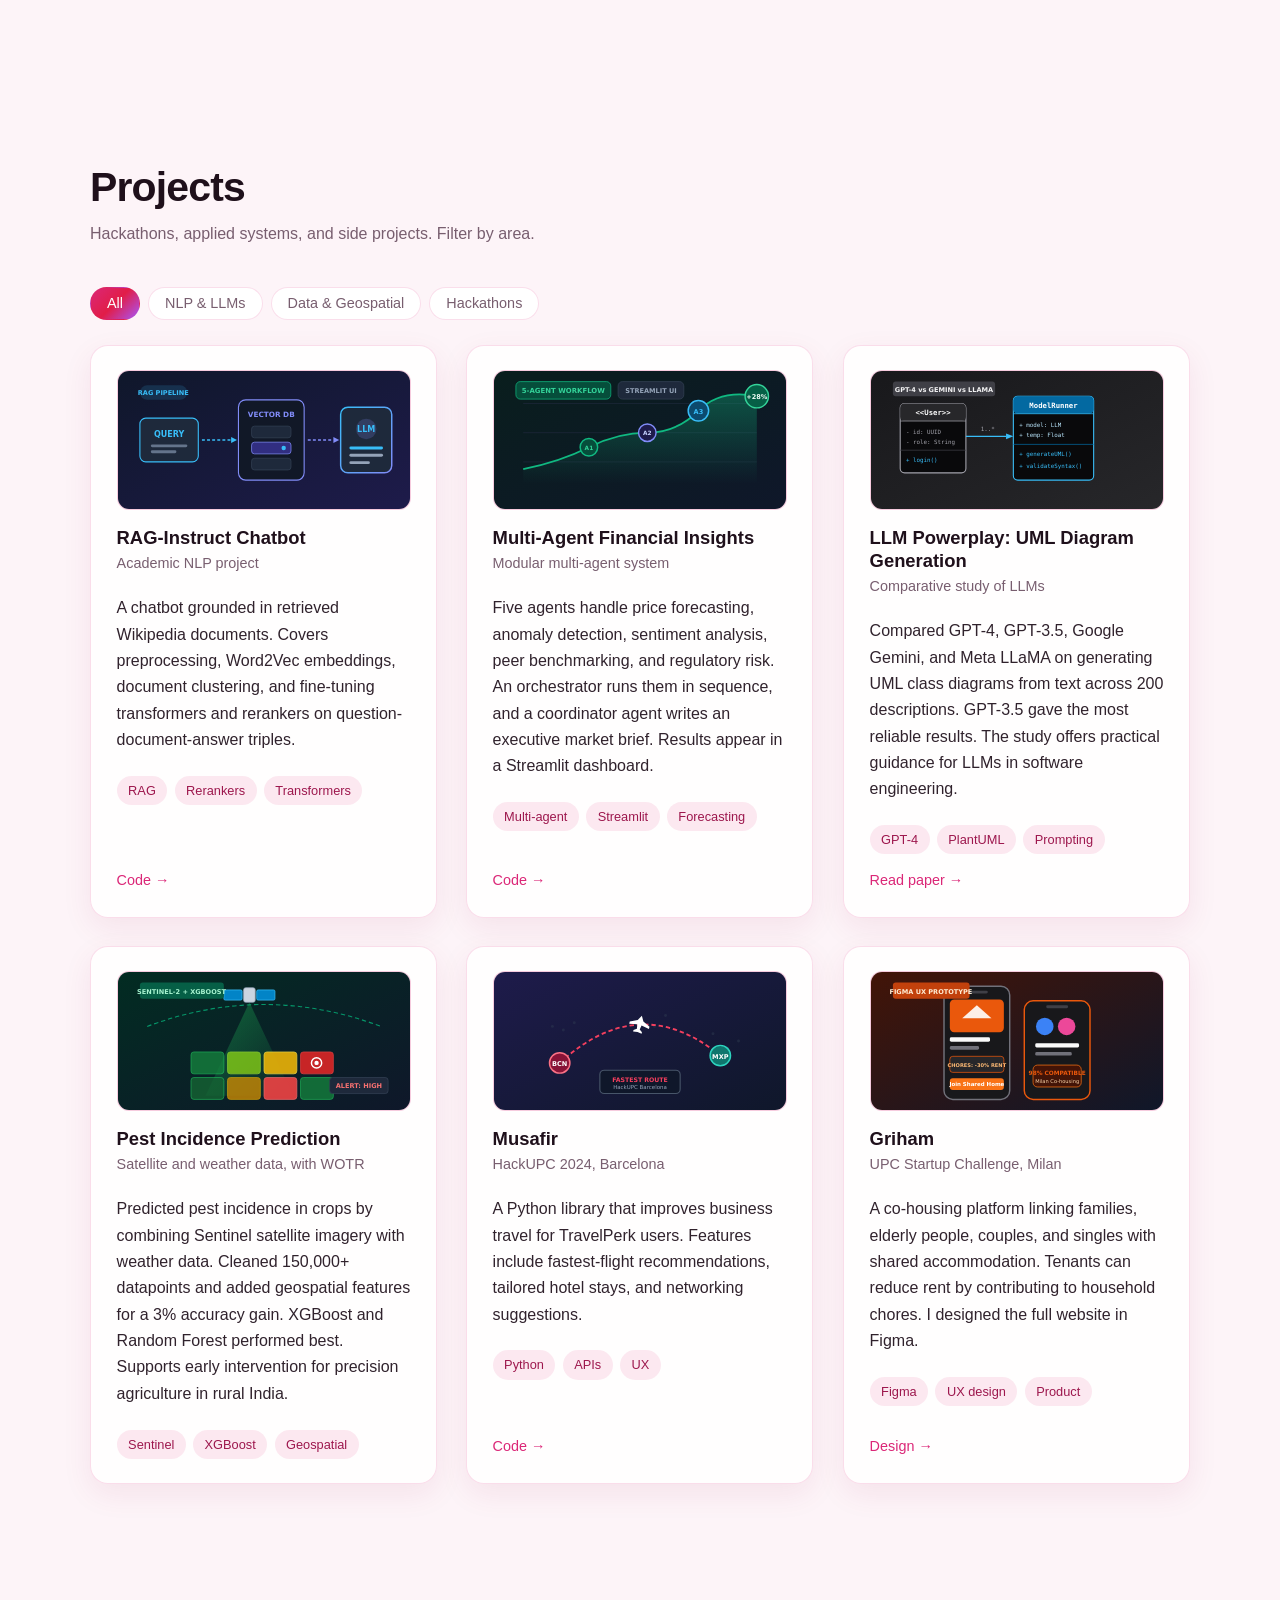
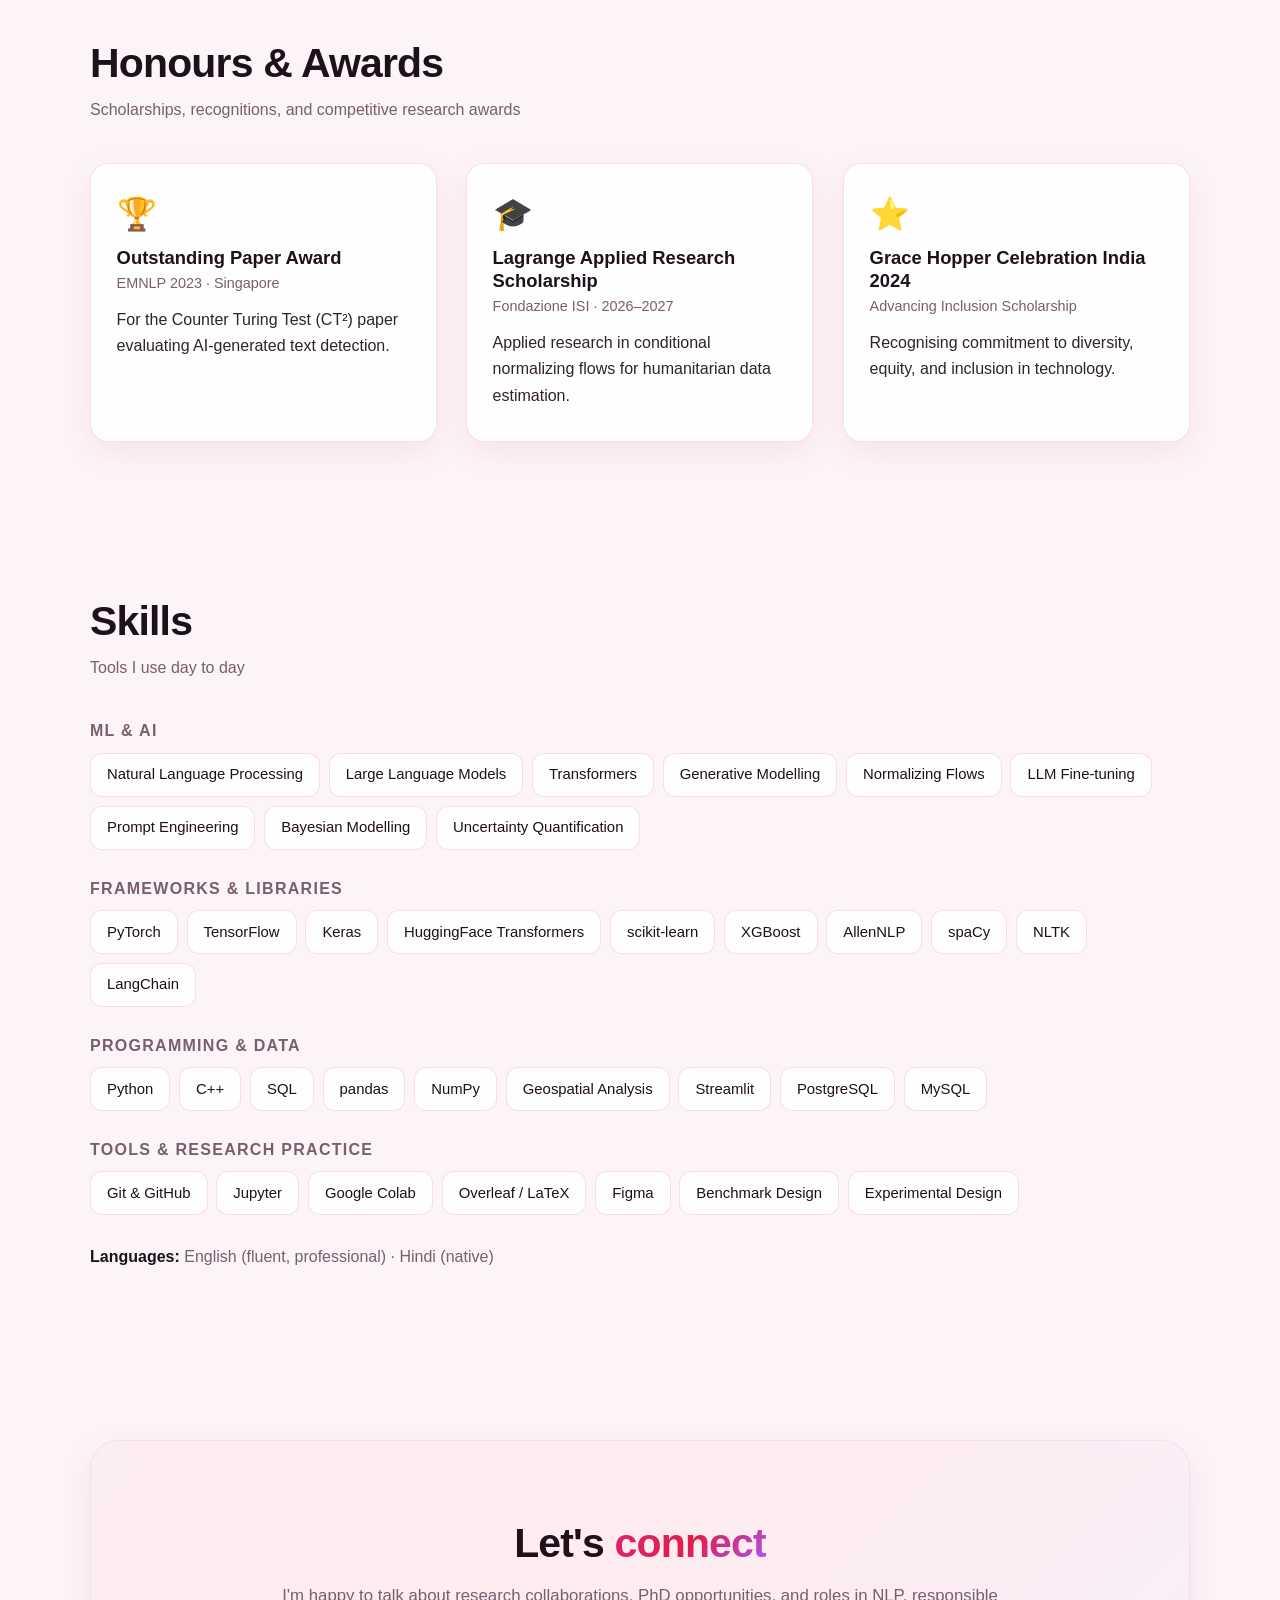
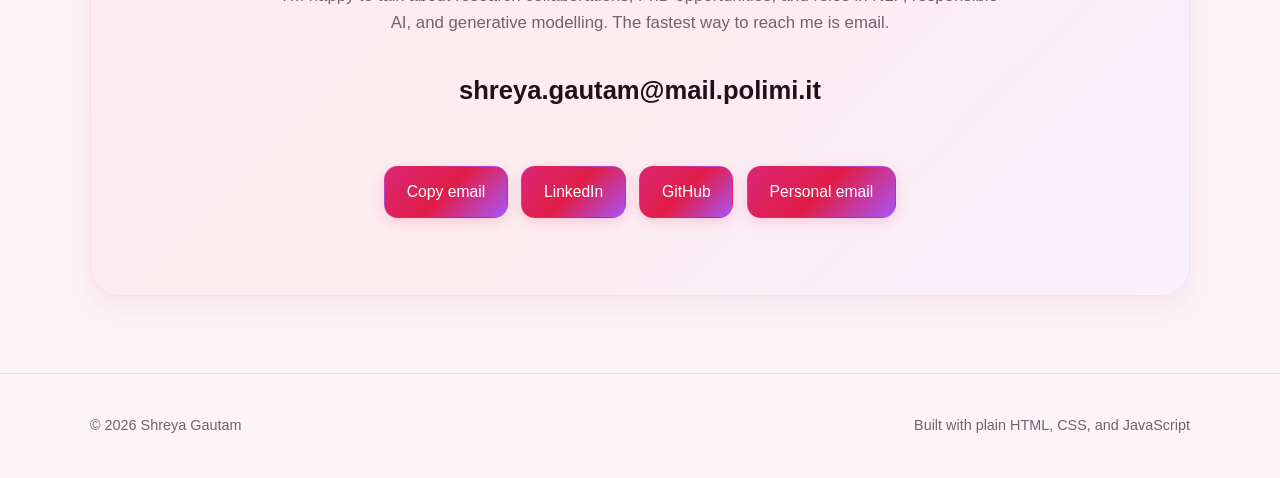
==== commit 64c6231a: "Move Honours and Awards into dedicated section just before Skills" ====
--- a/index.html
+++ b/index.html
@@ -1578,12 +1578,15 @@
         <li><a href="#education">Education</a></li>
         <li><a href="#experience">Experience</a></li>
         <li><a href="#projects">Projects</a></li>
+        <li><a href="#awards">Awards</a></li>
         <li><a href="#skills">Skills</a></li>
         <li><a href="#contact">Contact</a></li>
         <li>
-          <a class="nav-cv-link" href="assets/Shreya_Gautam_CV.pdf" target="_blank" rel="noopener" title="Open and download Shreya Gautam's CV">
+          <a class="nav-cv-link" href="assets/Shreya_Gautam_CV.pdf" target="_blank" rel="noopener"
+            title="Open and download Shreya Gautam's CV">
             Download CV
-            <svg class="external-icon" viewBox="0 0 16 16" width="13" height="13" fill="none" stroke="currentColor" stroke-width="2" stroke-linecap="round" stroke-linejoin="round" aria-hidden="true">
+            <svg class="external-icon" viewBox="0 0 16 16" width="13" height="13" fill="none" stroke="currentColor"
+              stroke-width="2" stroke-linecap="round" stroke-linejoin="round" aria-hidden="true">
               <path d="M5 3h8v8M13 3L4 12" />
             </svg>
           </a>
@@ -1612,12 +1615,14 @@
           </p>
           <p>
             I'm a Research Scientist at <strong>ISI Foundation</strong> in Turin, where I work on generative modelling
-            for humanitarian applications. I completed my <strong>MSc in Computer Science and Engineering at Politecnico di
+            for humanitarian applications. I completed my <strong>MSc in Computer Science and Engineering at Politecnico
+              di
               Milano</strong> in March 2026, where my thesis explored gender bias in persona-conditioned LLM narratives
             across English and Hindi.
           </p>
           <p>
-            My research journey began with NLP, focusing on AI-generated text detection, deception detection, and model behaviour,
+            My research journey began with NLP, focusing on AI-generated text detection, deception detection, and model
+            behaviour,
             with research internships at the University of South Carolina and Dalhousie University. My work has appeared
             at ACL and EMNLP, including a paper that received the <strong>EMNLP 2023 Outstanding Paper Award</strong>.
           </p>
@@ -1704,14 +1709,19 @@
             </div>
             <h3 class="pub-heading">
               <a href="https://arxiv.org/abs/2604.23600" target="_blank" rel="noopener">
-                Personality Shapes Gender Bias in Persona-Conditioned LLM Narratives Across English and Hindi: An Empirical Investigation
+                Personality Shapes Gender Bias in Persona-Conditioned LLM Narratives Across English and Hindi: An
+                Empirical Investigation
               </a>
             </h3>
             <p class="pub-author-line">
-              Kumar, T.*, <strong>Gautam, S.</strong>*, Chadha, A., Jain, V., &amp; Pierri, F. <span style="opacity:0.75;">(* equal contribution)</span>
+              Kumar, T.*, <strong>Gautam, S.</strong>*, Chadha, A., Jain, V., &amp; Pierri, F. <span
+                style="opacity:0.75;">(* equal contribution)</span>
             </p>
             <p class="pub-summary">
-              A multilingual benchmark of 23,400+ LLM-generated narratives across 50 occupations in English and Hindi. Finds that Dark Triad traits amplify occupational gender bias by up to 27% across six state-of-the-art LLMs, while Honesty-Humility mitigates stereotypical outputs, evaluated via a novel centroid-based metric and BERTScore.
+              A multilingual benchmark of 23,400+ LLM-generated narratives across 50 occupations in English and Hindi.
+              Finds that Dark Triad traits amplify occupational gender bias by up to 27% across six state-of-the-art
+              LLMs, while Honesty-Humility mitigates stereotypical outputs, evaluated via a novel centroid-based metric
+              and BERTScore.
             </p>
             <div class="pub-links-row">
               <a class="pub-paper-link" href="https://arxiv.org/abs/2604.23600" target="_blank" rel="noopener">
@@ -1740,16 +1750,20 @@
               </a>
             </h3>
             <p class="pub-author-line">
-              Rani, A., Dalal, D., <strong>Gautam, S.</strong>, Gupta, P., Jain, V., Chadha, A., Sheth, A., &amp; Das, A.
+              Rani, A., Dalal, D., <strong>Gautam, S.</strong>, Gupta, P., Jain, V., Chadha, A., Sheth, A., &amp; Das,
+              A.
             </p>
             <p class="pub-summary">
-              Introduces SEPSIS, a novel deception detection framework modeling linguistic leakage cues, psychological markers, and cognitive load indicators across multi-party conversational dialogue to differentiate deceptive claims from truthful narratives.
+              Introduces SEPSIS, a novel deception detection framework modeling linguistic leakage cues, psychological
+              markers, and cognitive load indicators across multi-party conversational dialogue to differentiate
+              deceptive claims from truthful narratives.
             </p>
             <div class="pub-links-row">
               <a class="pub-paper-link" href="https://aclanthology.org/2025.acl-srw.7/" target="_blank" rel="noopener">
                 ACL Anthology ↗
               </a>
-              <a class="pub-paper-link" href="https://doi.org/10.18653/v1/2025.acl-srw.7" target="_blank" rel="noopener">
+              <a class="pub-paper-link" href="https://doi.org/10.18653/v1/2025.acl-srw.7" target="_blank"
+                rel="noopener">
                 DOI ↗
               </a>
             </div>
@@ -1771,20 +1785,26 @@
             </div>
             <h3 class="pub-heading">
               <a href="https://aclanthology.org/2023.emnlp-main.136/" target="_blank" rel="noopener">
-                Counter Turing Test (CT²): AI-Generated Text Detection is Not as Easy as You May Think – Introducing AI Detectability Index
+                Counter Turing Test (CT²): AI-Generated Text Detection is Not as Easy as You May Think – Introducing AI
+                Detectability Index
               </a>
             </h3>
             <p class="pub-author-line">
-              Chakraborty, M., Tonmoy, S. M. T. I., Zaman, S. M. M., Sharma, K., Barman, N. R., Gupta, C., <strong>Gautam, S.</strong>, Kumar, T., Jain, V., Chadha, A., Sheth, A. P., &amp; Das, A.
+              Chakraborty, M., Tonmoy, S. M. T. I., Zaman, S. M. M., Sharma, K., Barman, N. R., Gupta, C.,
+              <strong>Gautam, S.</strong>, Kumar, T., Jain, V., Chadha, A., Sheth, A. P., &amp; Das, A.
             </p>
             <p class="pub-summary">
-              Examines the vulnerability of state-of-the-art AI-generated text detectors against evolving LLMs under adversarial perturbations. Introduces the AI Detectability Index (ADI) to establish a calibrated benchmark for measuring detector reliability and robustness.
+              Examines the vulnerability of state-of-the-art AI-generated text detectors against evolving LLMs under
+              adversarial perturbations. Introduces the AI Detectability Index (ADI) to establish a calibrated benchmark
+              for measuring detector reliability and robustness.
             </p>
             <div class="pub-links-row">
-              <a class="pub-paper-link" href="https://aclanthology.org/2023.emnlp-main.136/" target="_blank" rel="noopener">
+              <a class="pub-paper-link" href="https://aclanthology.org/2023.emnlp-main.136/" target="_blank"
+                rel="noopener">
                 ACL Anthology ↗
               </a>
-              <a class="pub-paper-link" href="https://doi.org/10.18653/v1/2023.emnlp-main.136" target="_blank" rel="noopener">
+              <a class="pub-paper-link" href="https://doi.org/10.18653/v1/2023.emnlp-main.136" target="_blank"
+                rel="noopener">
                 DOI ↗
               </a>
             </div>
@@ -1795,8 +1815,8 @@
         <article class="pub-item item reveal" data-topics="llm">
           <a class="pub-thumb-link" href="https://aclanthology.org/2023.acl-long.581/" target="_blank" rel="noopener"
             title="Open paper on ACL Anthology">
-            <img class="pub-thumb-img" src="assets/pub-factify.jpg"
-              alt="FACTIFY-5WQA aspect decomposition architecture" loading="lazy">
+            <img class="pub-thumb-img" src="assets/pub-factify.jpg" alt="FACTIFY-5WQA aspect decomposition architecture"
+              loading="lazy">
           </a>
           <div class="pub-info">
             <div class="pub-tags">
@@ -1810,16 +1830,21 @@
               </a>
             </h3>
             <p class="pub-author-line">
-              Rani, A., Tonmoy, S. M. T. I., Dalal, D., <strong>Gautam, S.</strong>, Chakraborty, M., Chadha, A., Sheth, A., &amp; Das, A.
+              Rani, A., Tonmoy, S. M. T. I., Dalal, D., <strong>Gautam, S.</strong>, Chakraborty, M., Chadha, A., Sheth,
+              A., &amp; Das, A.
             </p>
             <p class="pub-summary">
-              Presents a structured aspect-based fact verification approach that decomposes multimodal news claims into 5W aspects (Who, What, When, Where, Why), leveraging targeted question-answering pipelines to provide fine-grained, explainable fact-checking verdicts.
+              Presents a structured aspect-based fact verification approach that decomposes multimodal news claims into
+              5W aspects (Who, What, When, Where, Why), leveraging targeted question-answering pipelines to provide
+              fine-grained, explainable fact-checking verdicts.
             </p>
             <div class="pub-links-row">
-              <a class="pub-paper-link" href="https://aclanthology.org/2023.acl-long.581/" target="_blank" rel="noopener">
+              <a class="pub-paper-link" href="https://aclanthology.org/2023.acl-long.581/" target="_blank"
+                rel="noopener">
                 ACL Anthology ↗
               </a>
-              <a class="pub-paper-link" href="https://doi.org/10.18653/v1/2023.acl-long.581" target="_blank" rel="noopener">
+              <a class="pub-paper-link" href="https://doi.org/10.18653/v1/2023.acl-long.581" target="_blank"
+                rel="noopener">
                 DOI ↗
               </a>
             </div>
@@ -1828,10 +1853,10 @@
 
         <!-- Publication 5: Springer 2023 -->
         <article class="pub-item item reveal" data-topics="ml">
-          <a class="pub-thumb-link" href="https://www.researchsquare.com/article/rs-3024165/v1" target="_blank" rel="noopener"
-            title="Open paper preprint on Research Square">
-            <img class="pub-thumb-img" src="assets/pub-iot.jpg"
-              alt="ML-based IoT framework architecture" loading="lazy">
+          <a class="pub-thumb-link" href="https://www.researchsquare.com/article/rs-3024165/v1" target="_blank"
+            rel="noopener" title="Open paper preprint on Research Square">
+            <img class="pub-thumb-img" src="assets/pub-iot.jpg" alt="ML-based IoT framework architecture"
+              loading="lazy">
           </a>
           <div class="pub-info">
             <div class="pub-tags">
@@ -1848,10 +1873,13 @@
               Kumar, U., Kumar, T., <strong>Gautam, S.</strong>, &amp; Pandey, S. C.
             </p>
             <p class="pub-summary">
-              An automated end-to-end framework uniting IoT physiological sensors with AutoML and neural classification models. Compares EvalML and GridSearchCV hyperparameter optimization for early, accurate non-invasive diabetes screening.
+              An automated end-to-end framework uniting IoT physiological sensors with AutoML and neural classification
+              models. Compares EvalML and GridSearchCV hyperparameter optimization for early, accurate non-invasive
+              diabetes screening.
             </p>
             <div class="pub-links-row">
-              <a class="pub-paper-link" href="https://www.researchsquare.com/article/rs-3024165/v1" target="_blank" rel="noopener">
+              <a class="pub-paper-link" href="https://www.researchsquare.com/article/rs-3024165/v1" target="_blank"
+                rel="noopener">
                 Preprint / Research Square ↗
               </a>
             </div>
@@ -1875,7 +1903,8 @@
           <div class="edu-school">Politecnico di Milano</div>
           <div class="edu-meta">Milan, Italy</div>
           <p class="edu-desc">
-            Thesis: <em>Personality Shapes Gender Bias in Persona-Conditioned LLM Narratives Across English and Hindi</em>. Advisor: Prof. Francesco Pierri.<br>
+            Thesis: <em>Personality Shapes Gender Bias in Persona-Conditioned LLM Narratives Across English and
+              Hindi</em>. Advisor: Prof. Francesco Pierri.<br>
             Focus in Generative Modelling, Natural Language Processing, Machine Learning, and Responsible AI.
           </p>
         </div>
@@ -1887,36 +1916,11 @@
           <div class="edu-school">Birla Institute of Technology (BIT Mesra)</div>
           <div class="edu-meta">Ranchi, India · Advisor: Prof. Kanhaiya Lal</div>
           <p class="edu-desc">
-            Undergraduate coursework in Data Structures, Algorithms, Machine Learning, Operating Systems, and Database Management. Research on ML-based IoT healthcare systems.
+            Undergraduate coursework in Data Structures, Algorithms, Machine Learning, Operating Systems, and Database
+            Management. Research on ML-based IoT healthcare systems.
           </p>
         </div>
       </div>
-
-      <!-- Honours & Scholarships subsection -->
-      <div style="margin-top: 3.5rem;">
-        <h3 class="reveal" style="font-size: 1.25rem; margin-bottom: 1.2rem; font-weight: 600; color: var(--text);">Honours &amp; Scholarships</h3>
-        <div class="grid-3">
-          <div class="card tilt award-card reveal">
-            <div class="big">&#127942;</div>
-            <h3>Outstanding Paper Award</h3>
-            <div class="meta">EMNLP 2023 · Singapore</div>
-            <p>For the Counter Turing Test (CT²) paper evaluating AI-generated text detection.</p>
-          </div>
-          <div class="card tilt award-card reveal reveal-delay-1">
-            <div class="big">&#127891;</div>
-            <h3>Lagrange Applied Research Scholarship</h3>
-            <div class="meta">Fondazione ISI · 2026–2027</div>
-            <p>Applied research in conditional normalizing flows for humanitarian data estimation.</p>
-          </div>
-          <div class="card tilt award-card reveal reveal-delay-2">
-            <div class="big">&#11088;</div>
-            <h3>Grace Hopper Celebration India 2024</h3>
-            <div class="meta">Advancing Inclusion Scholarship</div>
-            <p>Recognising commitment to diversity, equity, and inclusion in technology.</p>
-          </div>
-        </div>
-      </div>
-
     </div>
   </section>
 
@@ -2097,6 +2101,34 @@
               href="https://www.figma.com/design/bk8tB2ixXS3vIubjuIFf0l/Griham.com?node-id=0-1&p=f">Design &rarr;</a>
           </div>
         </article>
+      </div>
+    </div>
+  </section>
+
+  <section id="awards">
+    <div class="container">
+      <h2 class="section-title reveal">Honours &amp; Awards</h2>
+      <p class="section-sub reveal">Scholarships, recognitions, and competitive research awards</p>
+
+      <div class="grid-3">
+        <div class="card tilt award-card reveal">
+          <div class="big">&#127942;</div>
+          <h3>Outstanding Paper Award</h3>
+          <div class="meta">EMNLP 2023 · Singapore</div>
+          <p>For the Counter Turing Test (CT²) paper evaluating AI-generated text detection.</p>
+        </div>
+        <div class="card tilt award-card reveal reveal-delay-1">
+          <div class="big">&#127891;</div>
+          <h3>Lagrange Applied Research Scholarship</h3>
+          <div class="meta">Fondazione ISI · 2026–2027</div>
+          <p>Applied research in conditional normalizing flows for humanitarian data estimation.</p>
+        </div>
+        <div class="card tilt award-card reveal reveal-delay-2">
+          <div class="big">&#11088;</div>
+          <h3>Grace Hopper Celebration India 2024</h3>
+          <div class="meta">Advancing Inclusion Scholarship</div>
+          <p>Recognising commitment to diversity, equity, and inclusion in technology.</p>
+        </div>
       </div>
     </div>
   </section>
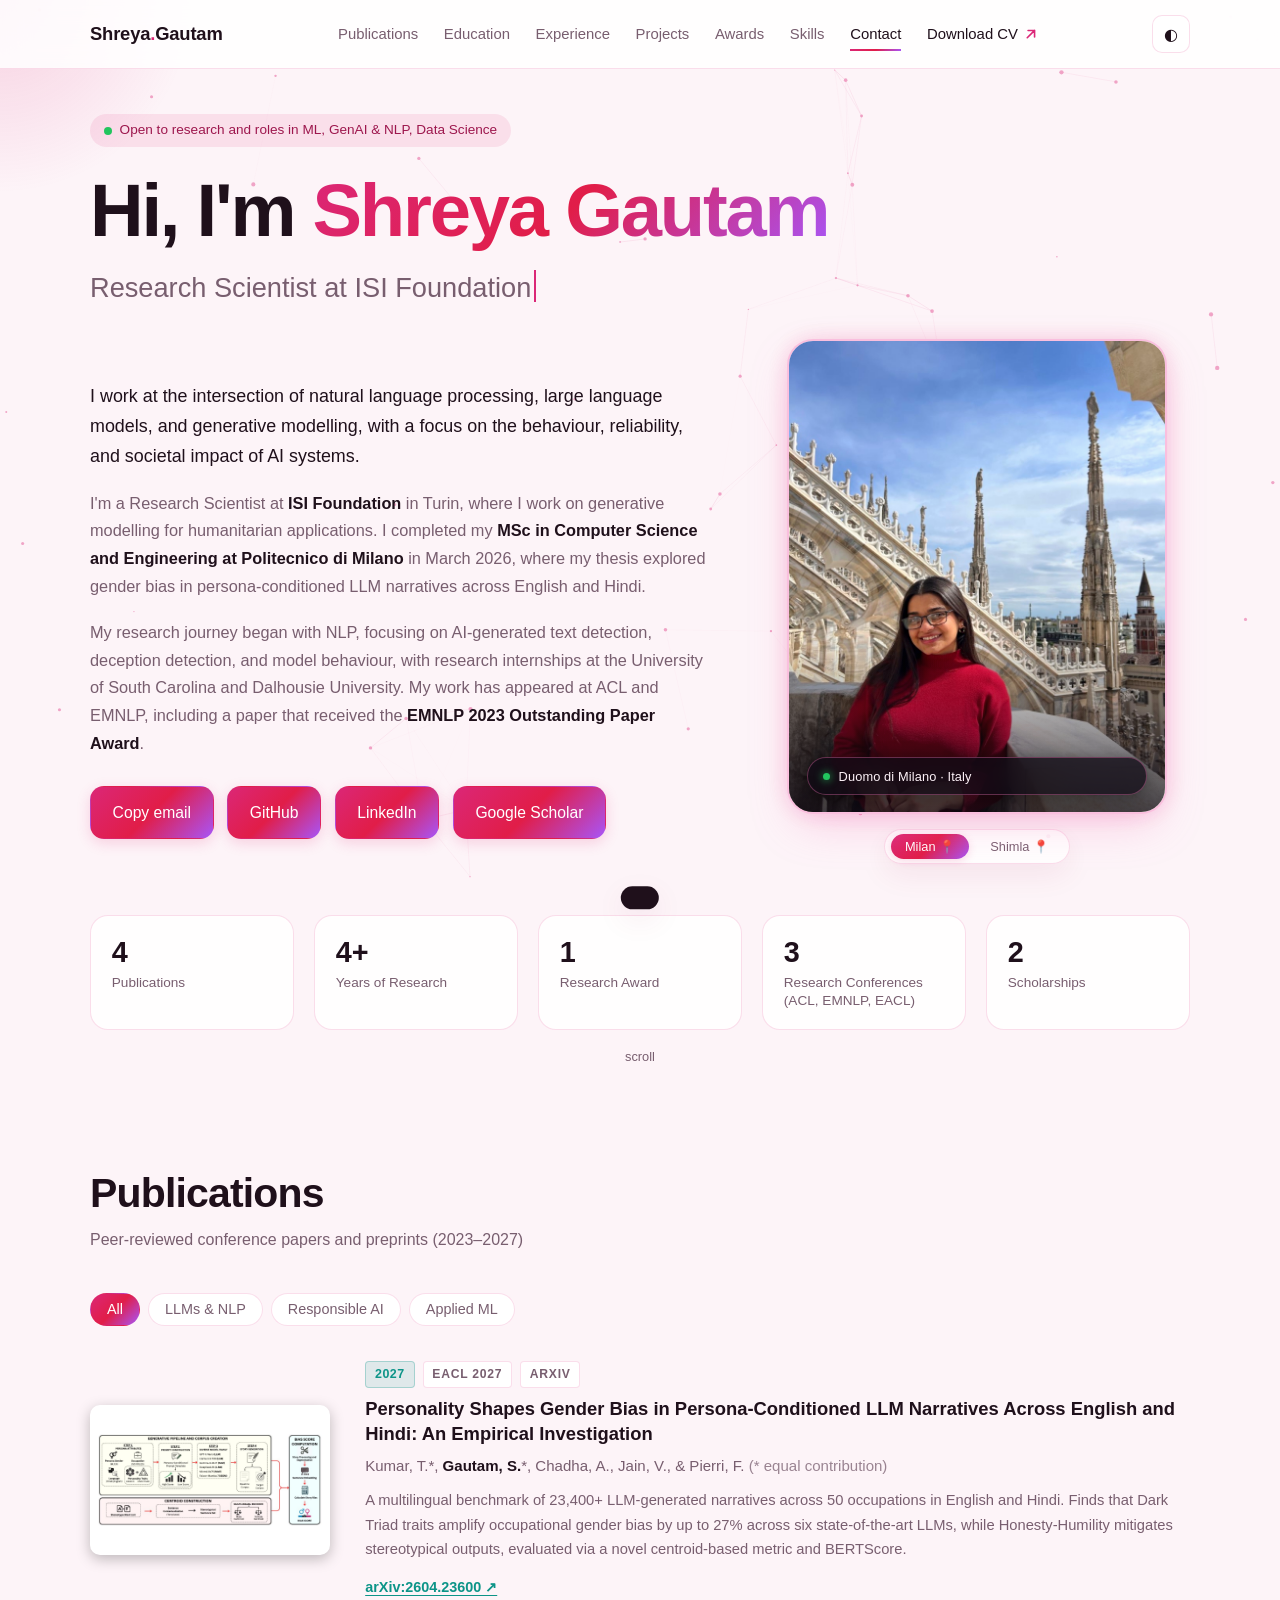
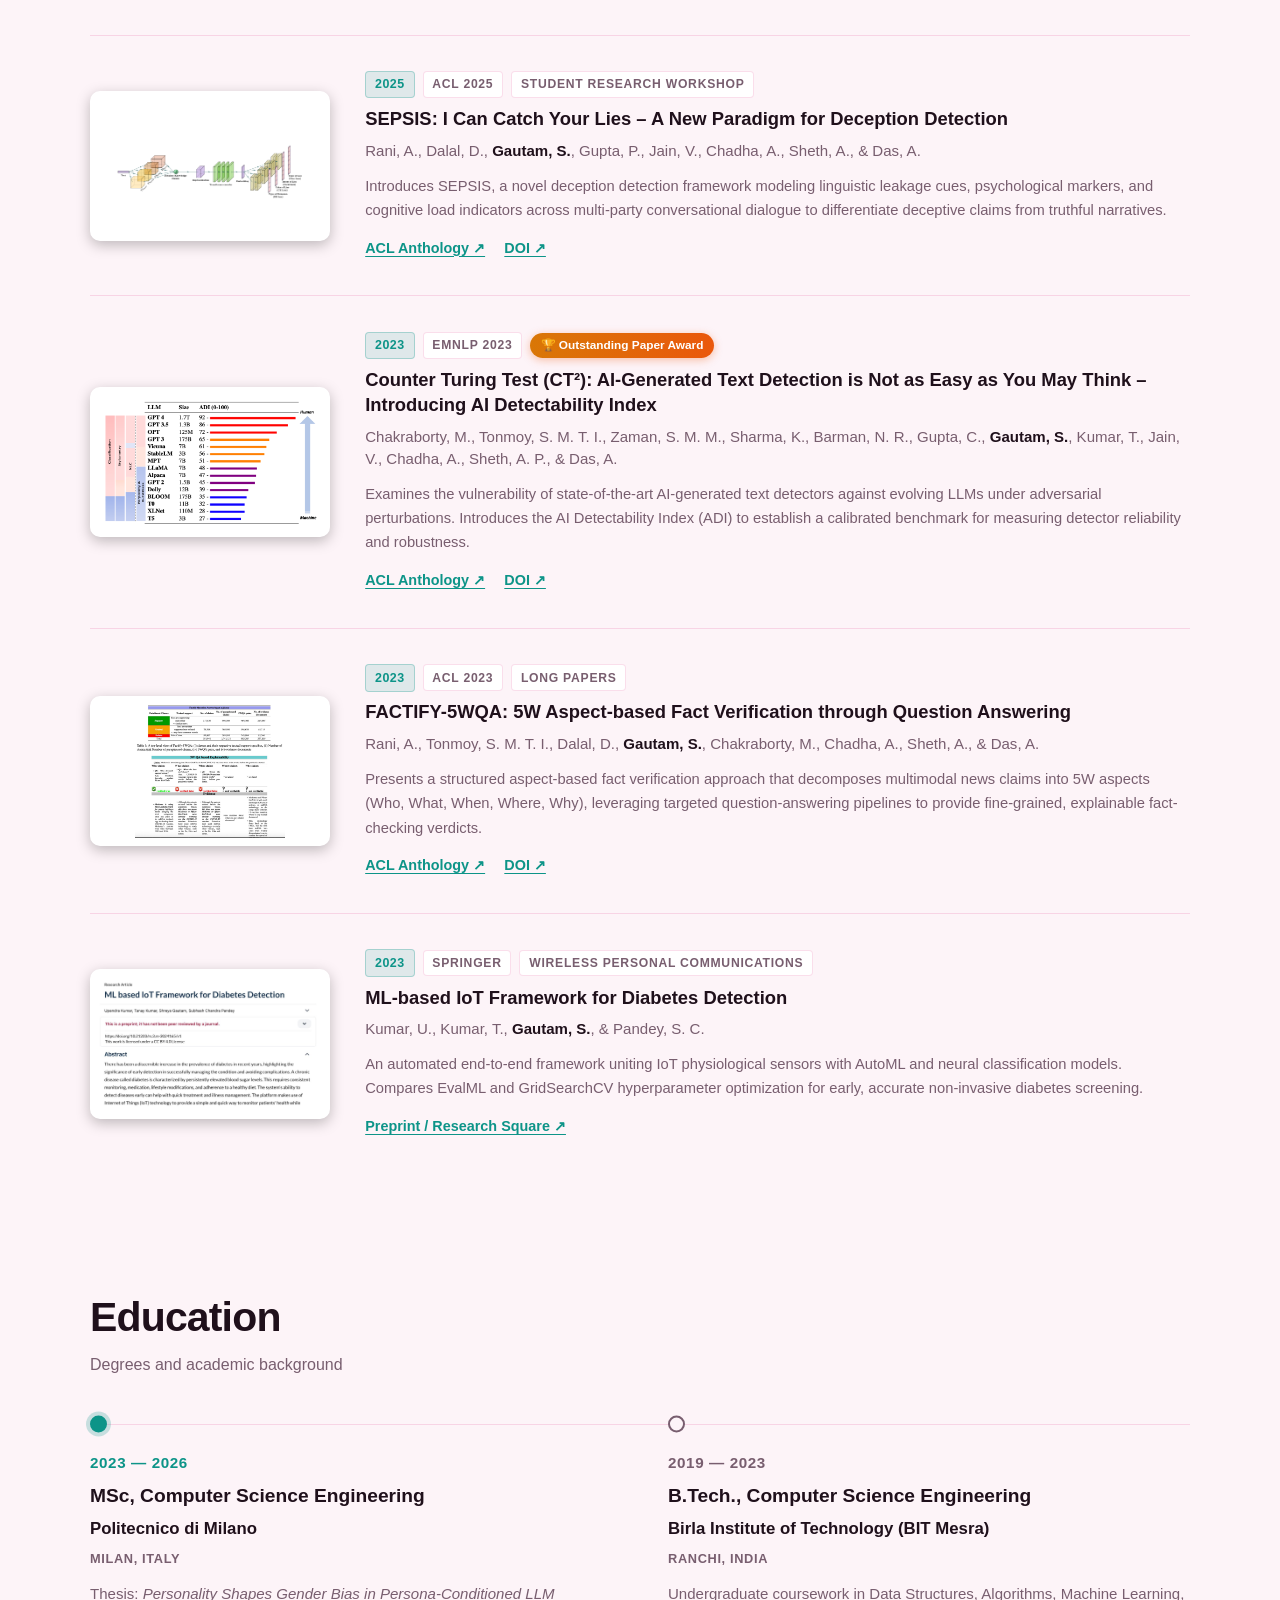
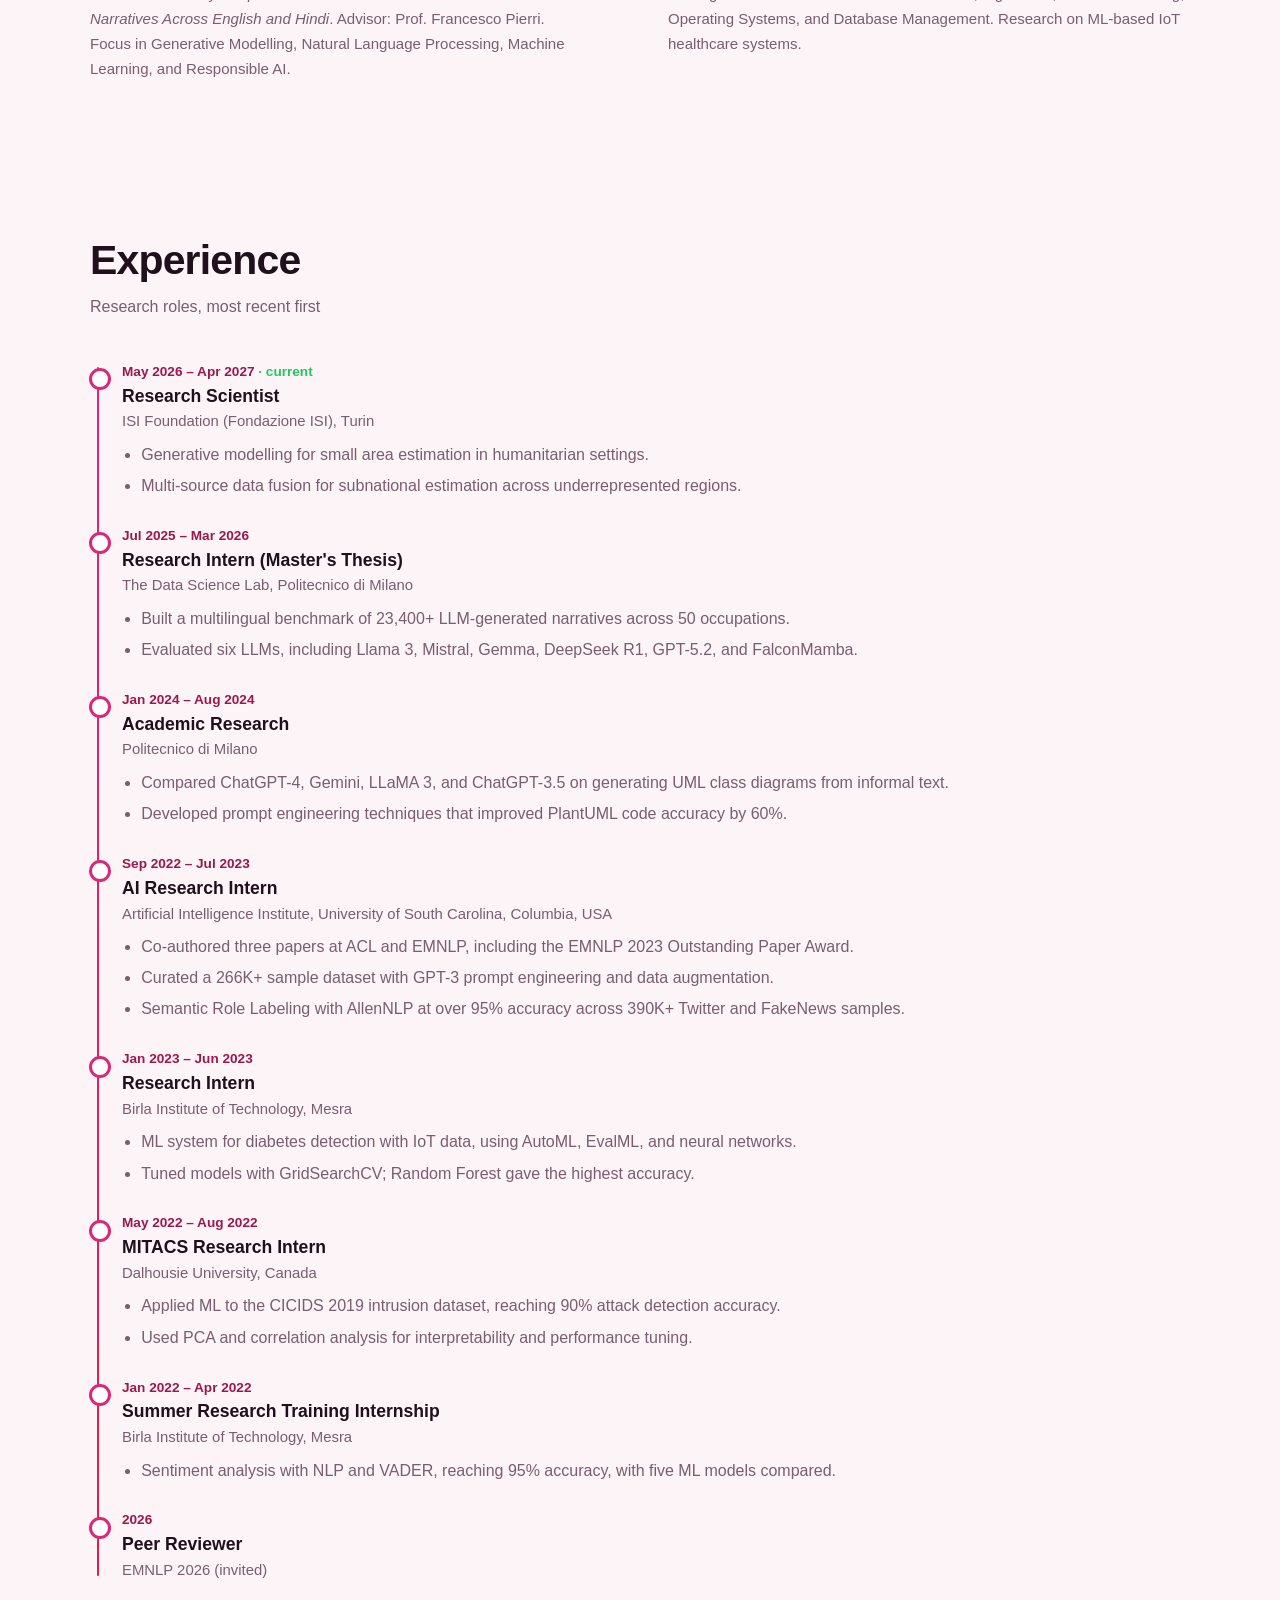
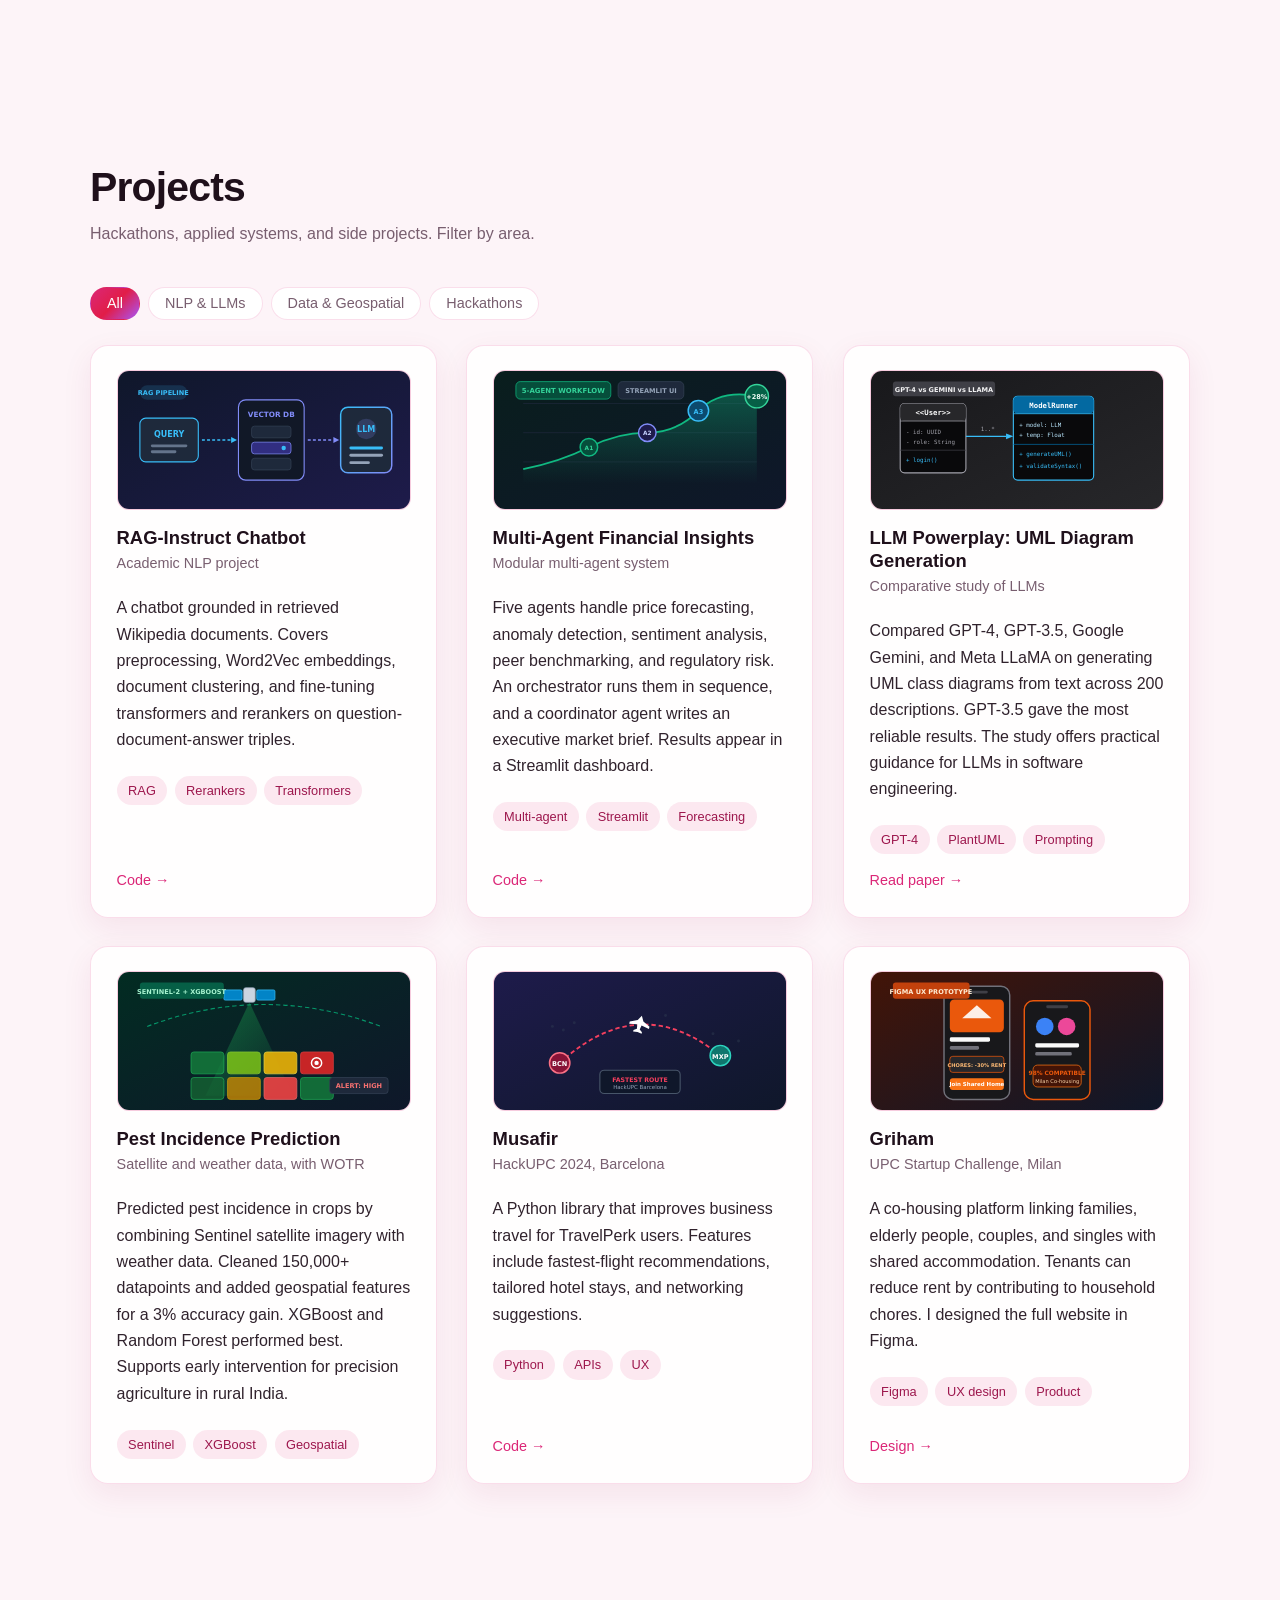
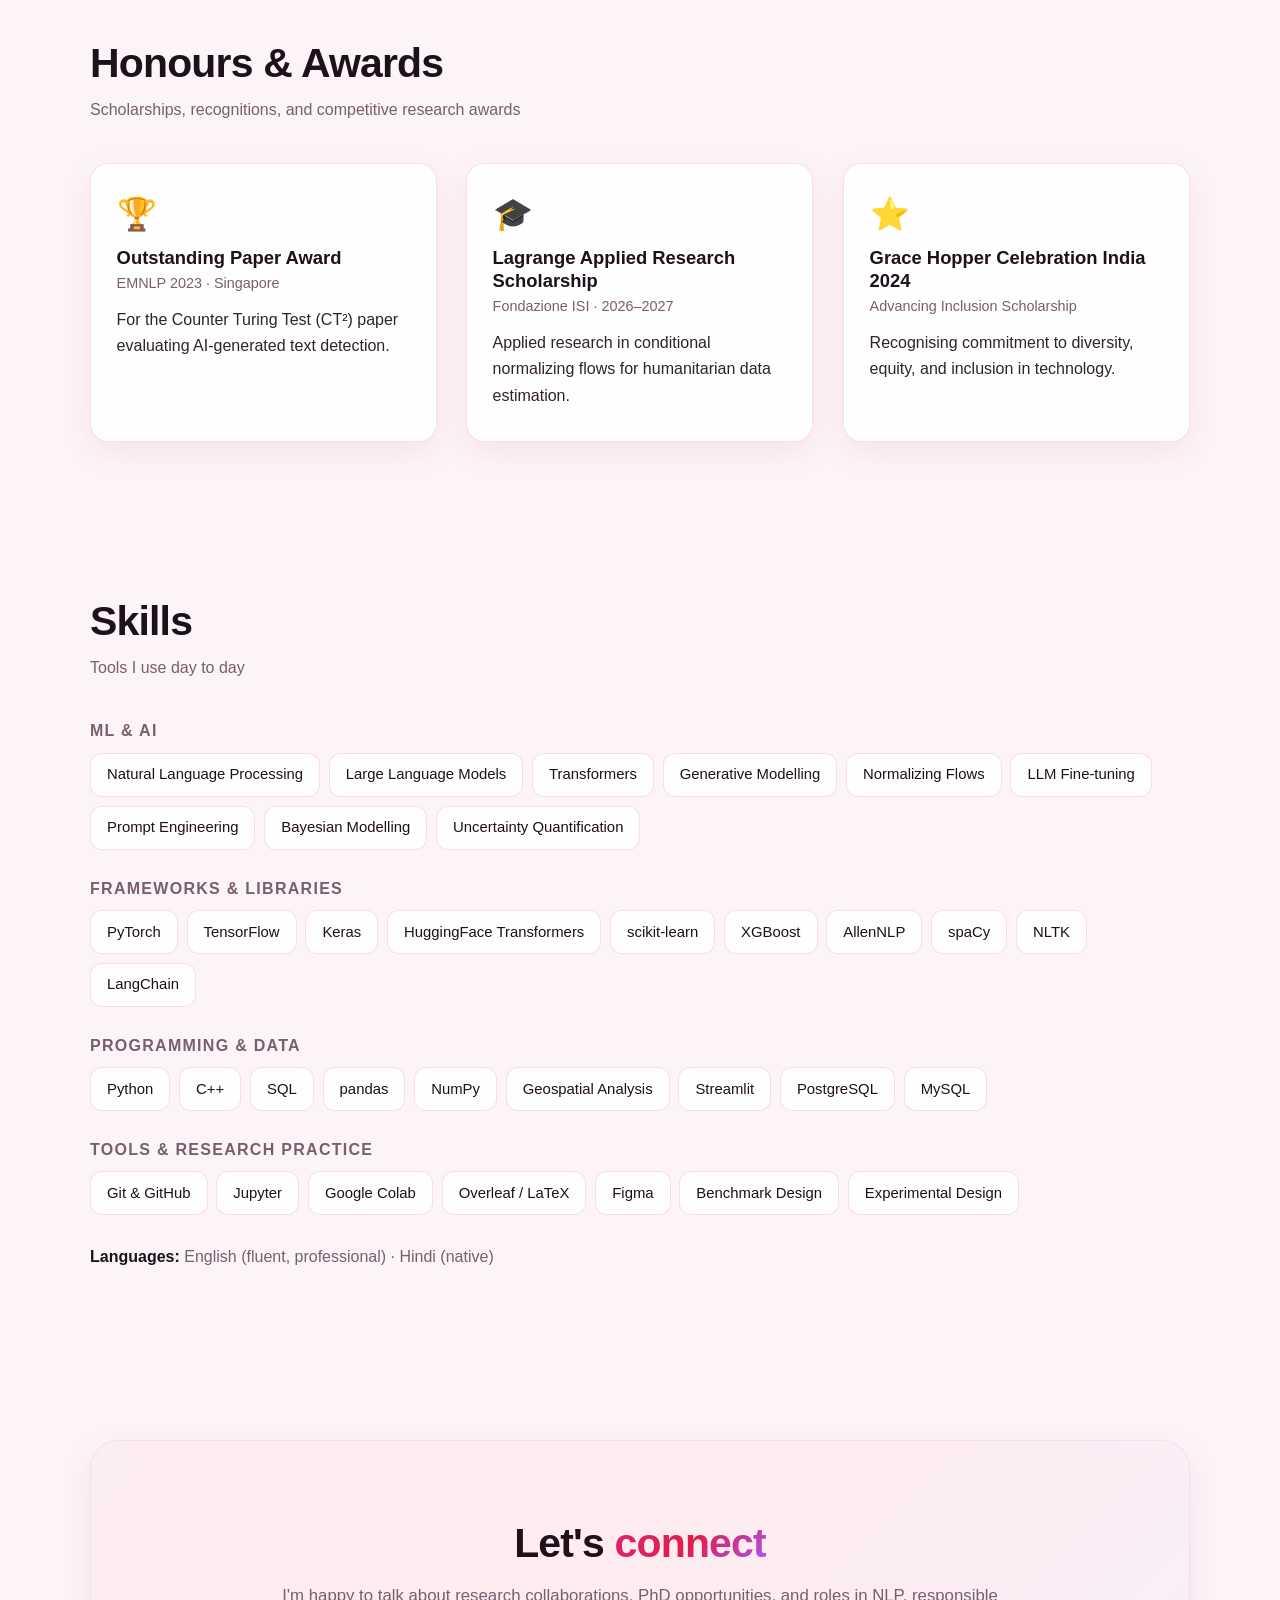
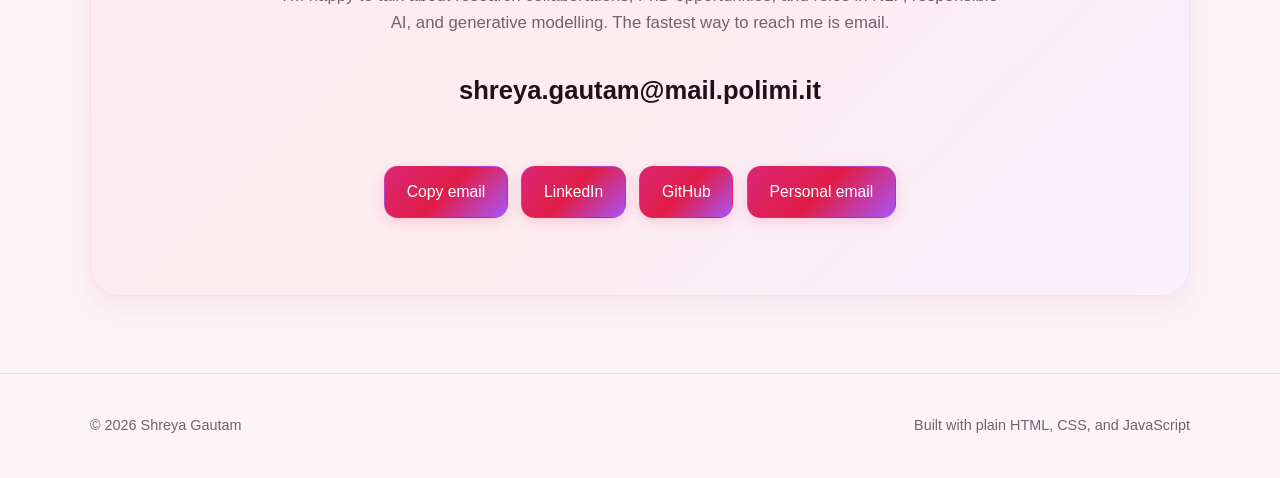
==== commit 24bb027a: "Update BTech education details" ====
--- a/index.html
+++ b/index.html
@@ -1914,7 +1914,7 @@
           <div class="edu-years">2019 — 2023</div>
           <h3 class="edu-degree">B.Tech., Computer Science Engineering</h3>
           <div class="edu-school">Birla Institute of Technology (BIT Mesra)</div>
-          <div class="edu-meta">Ranchi, India · Advisor: Prof. Kanhaiya Lal</div>
+          <div class="edu-meta">Ranchi, India</div>
           <p class="edu-desc">
             Undergraduate coursework in Data Structures, Algorithms, Machine Learning, Operating Systems, and Database
             Management. Research on ML-based IoT healthcare systems.
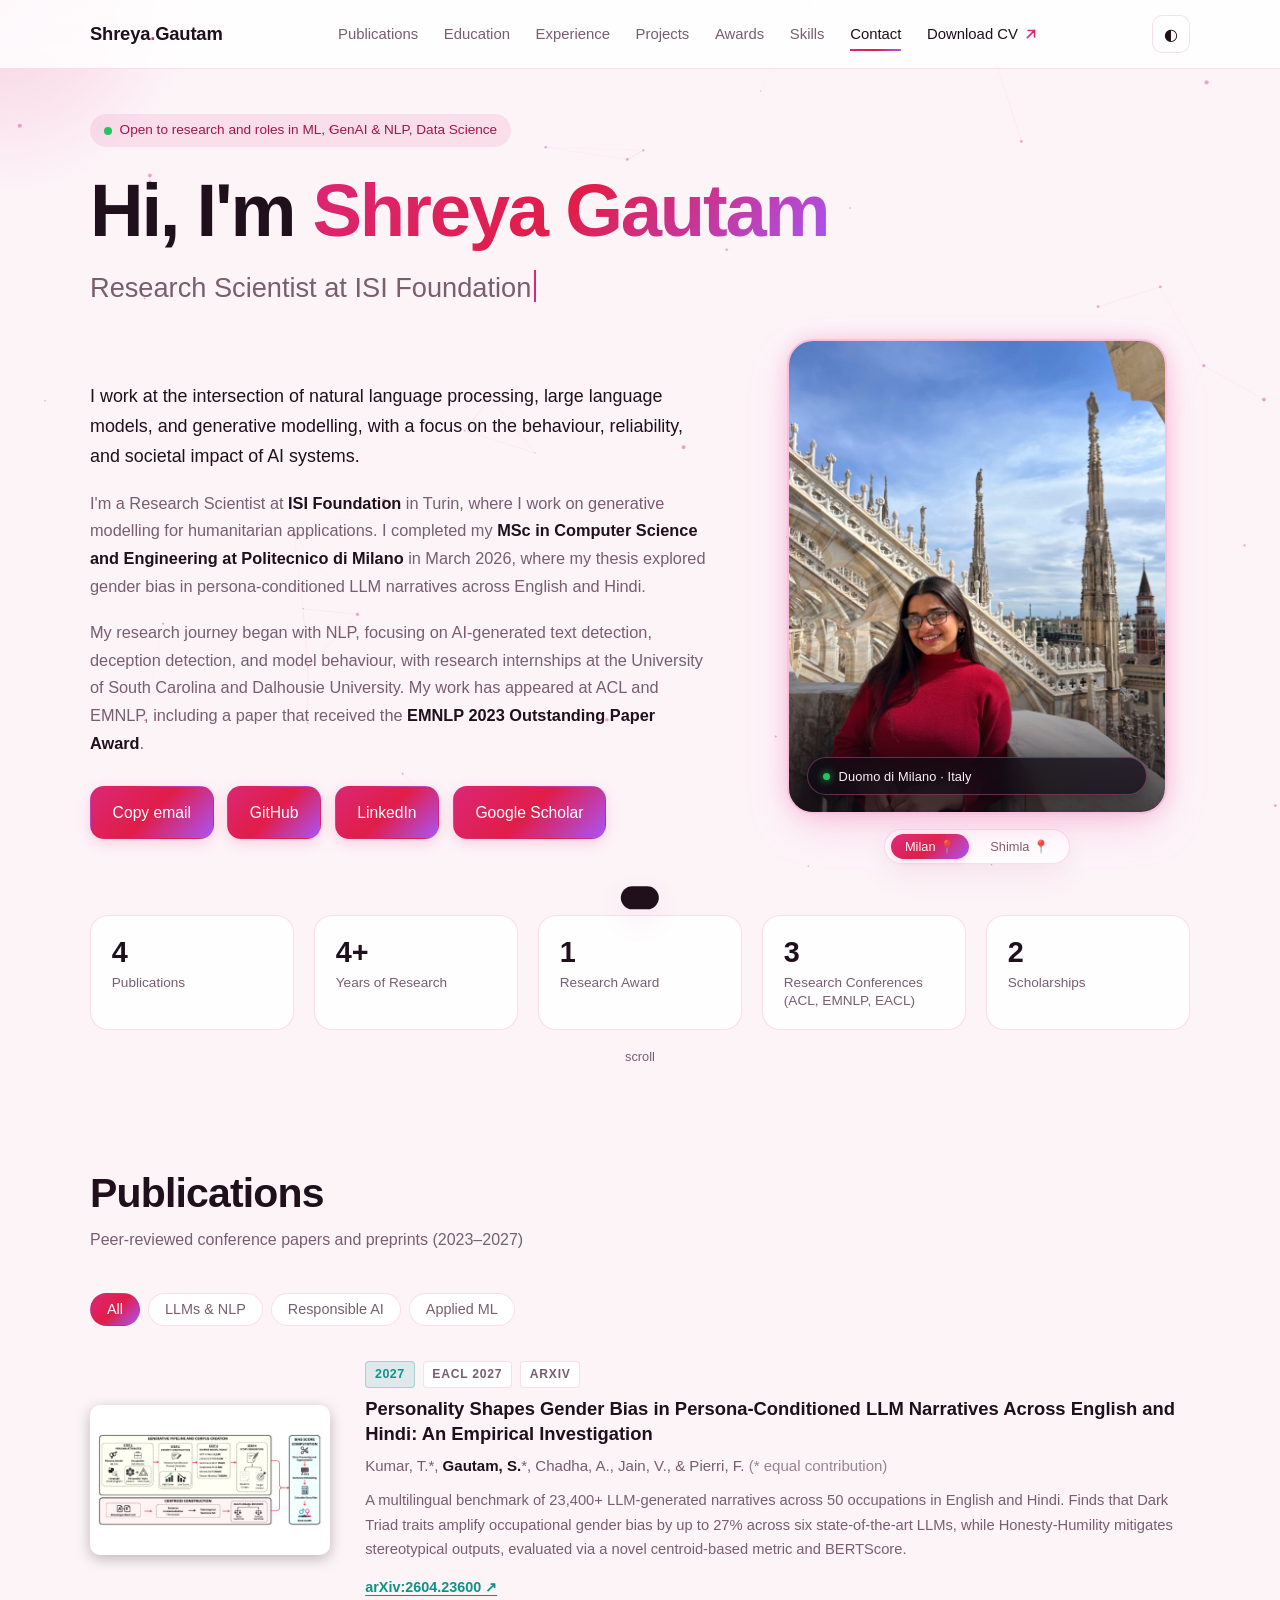
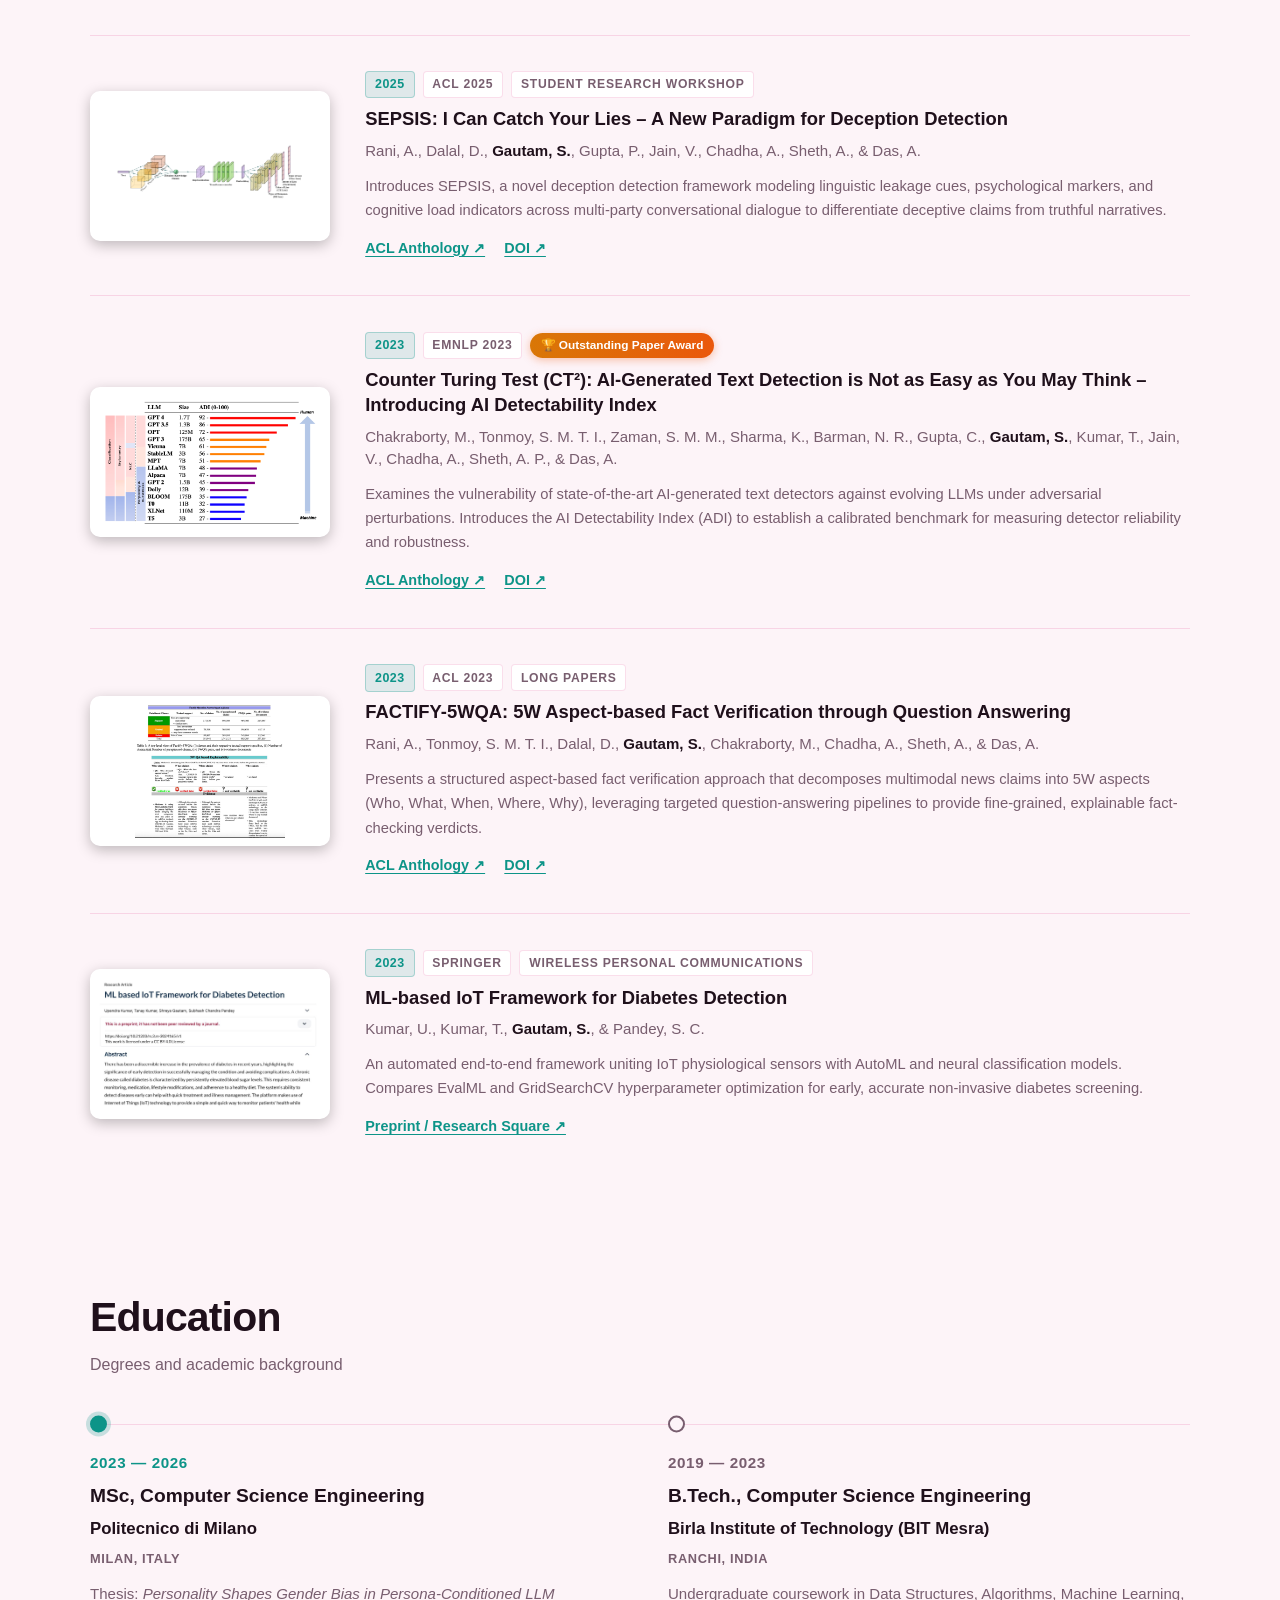
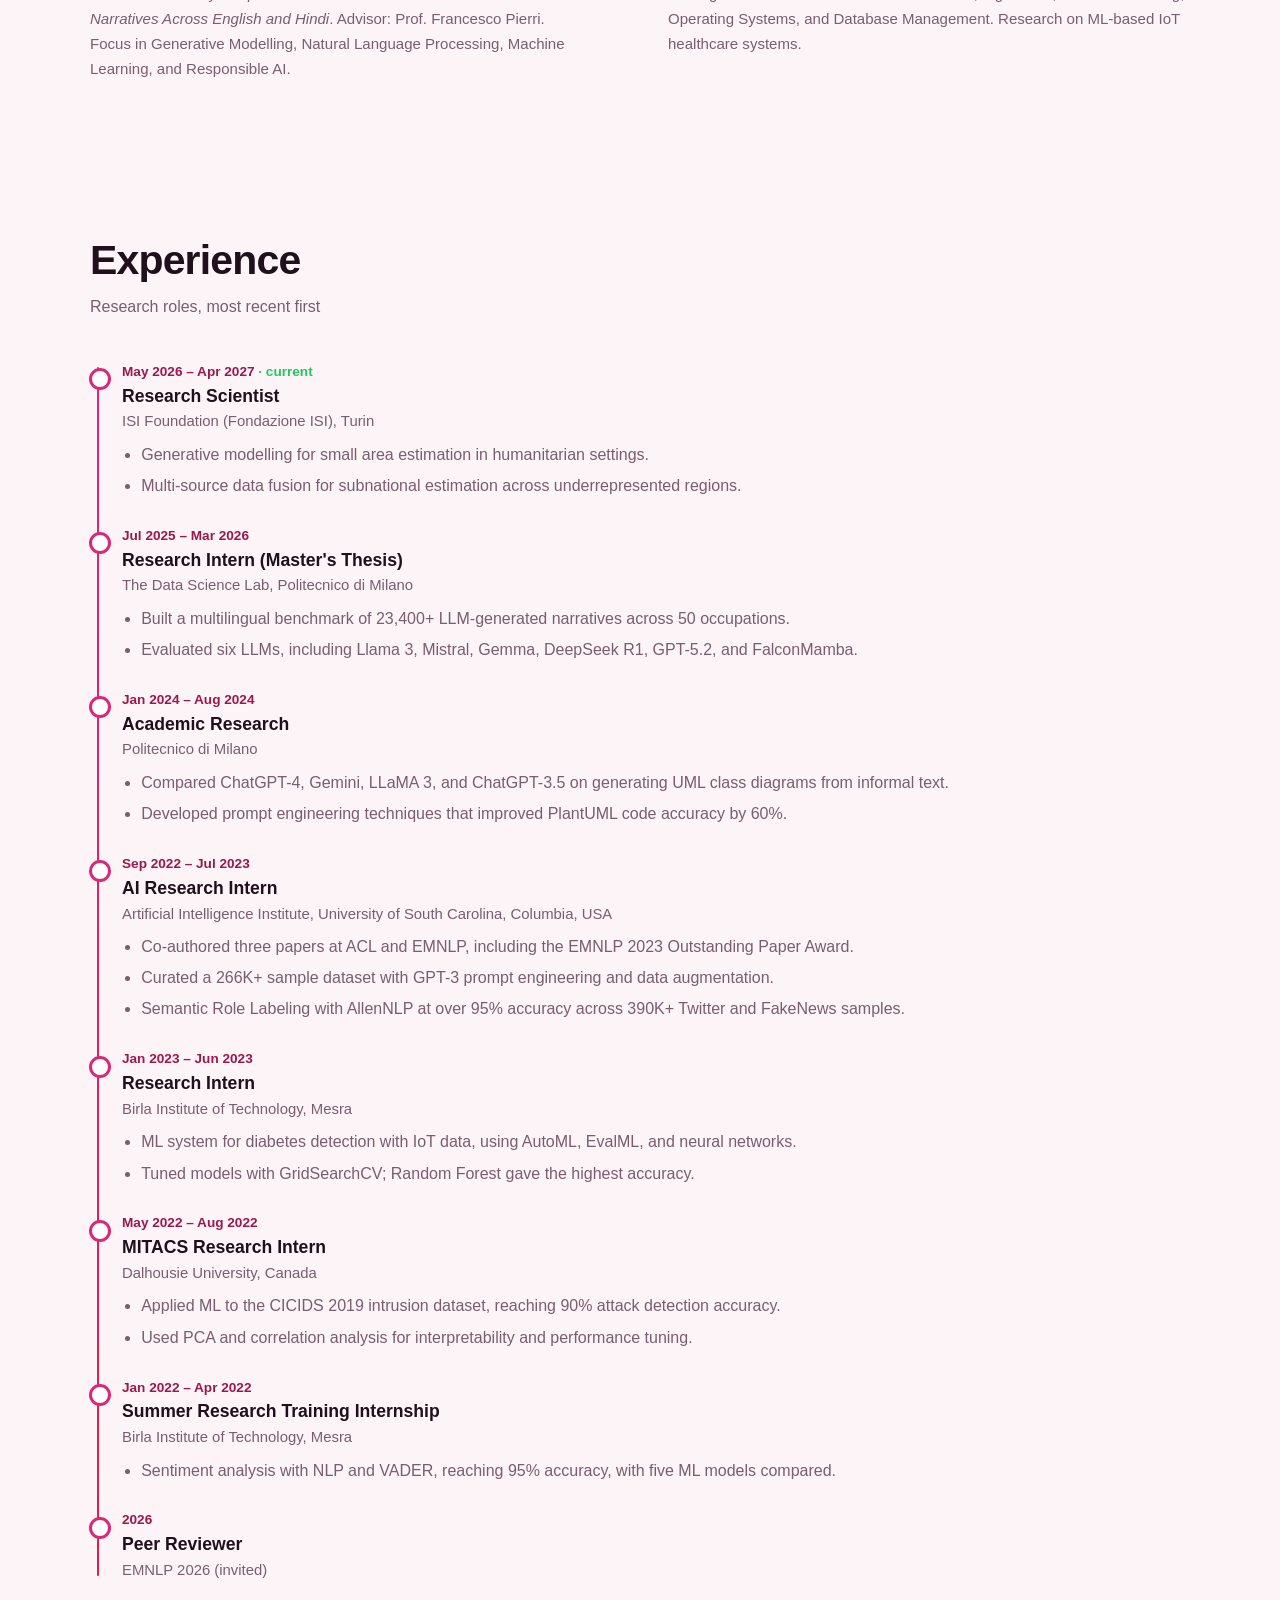
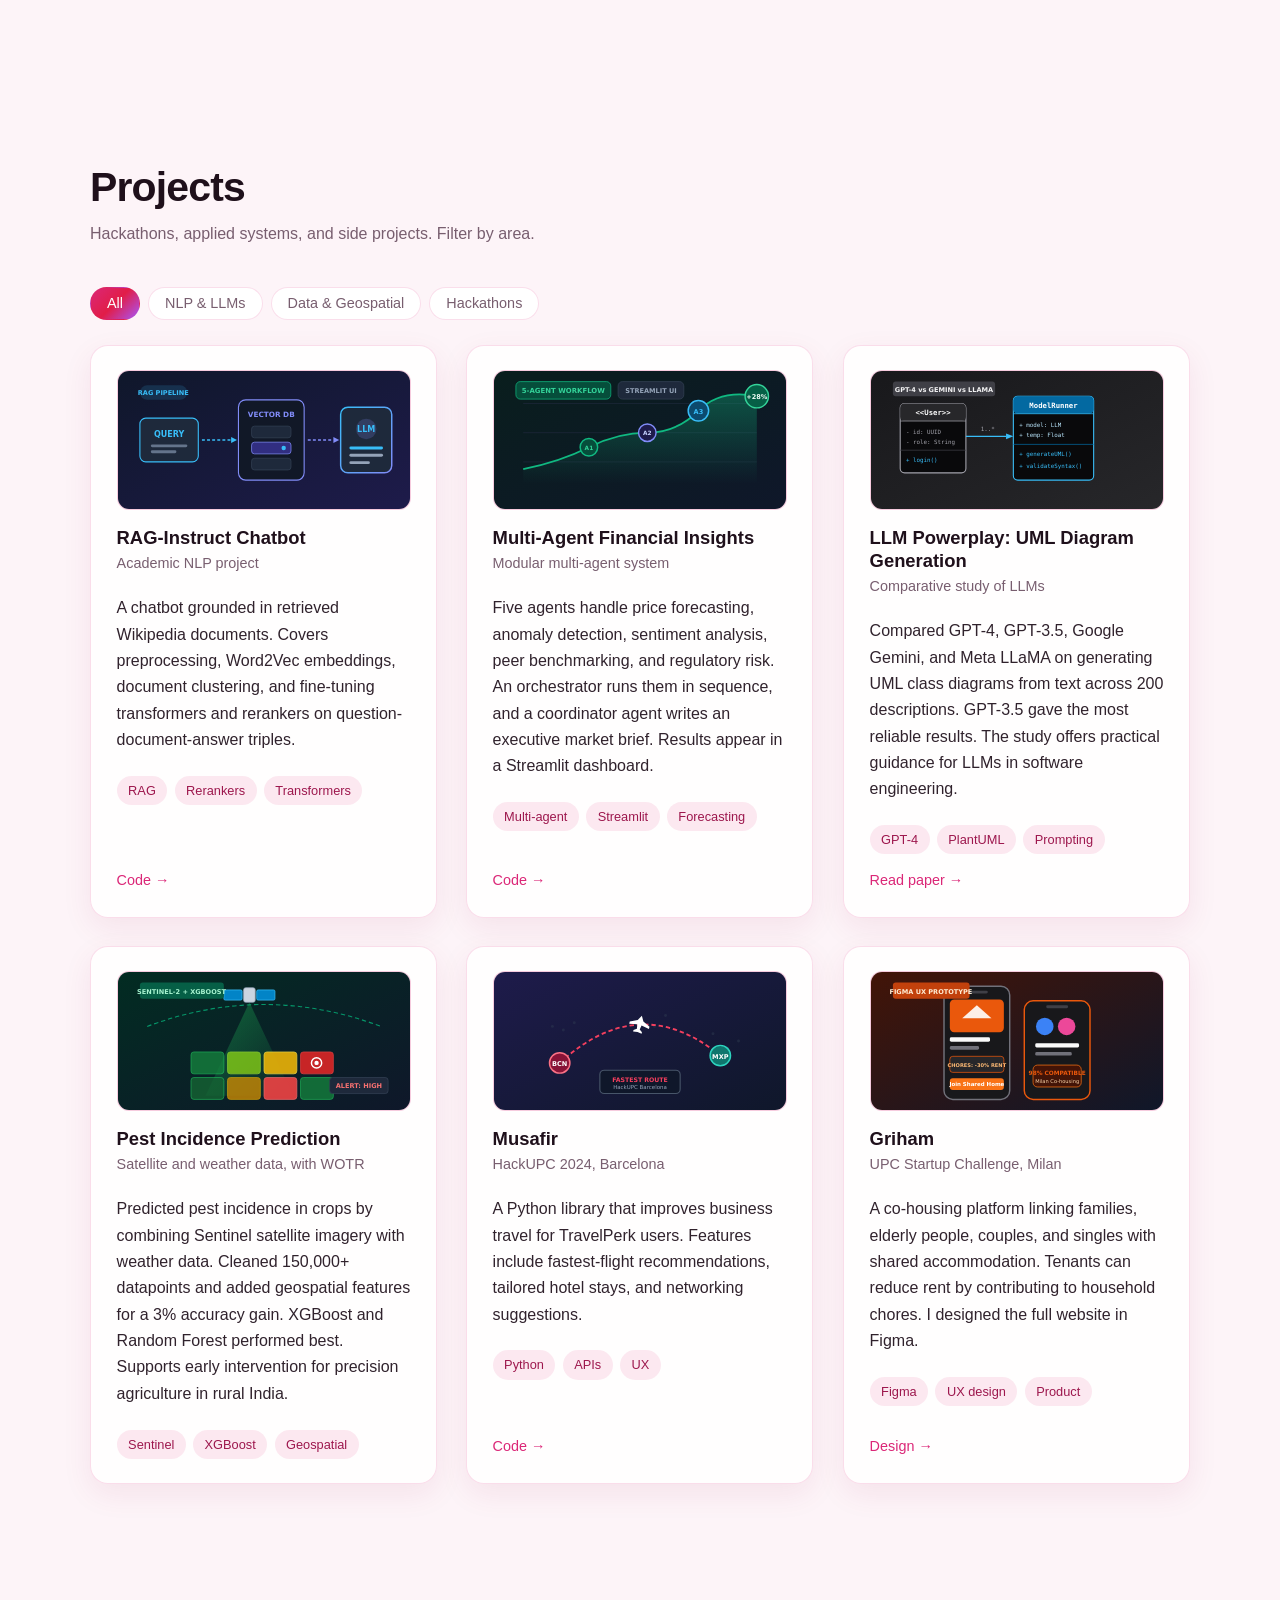
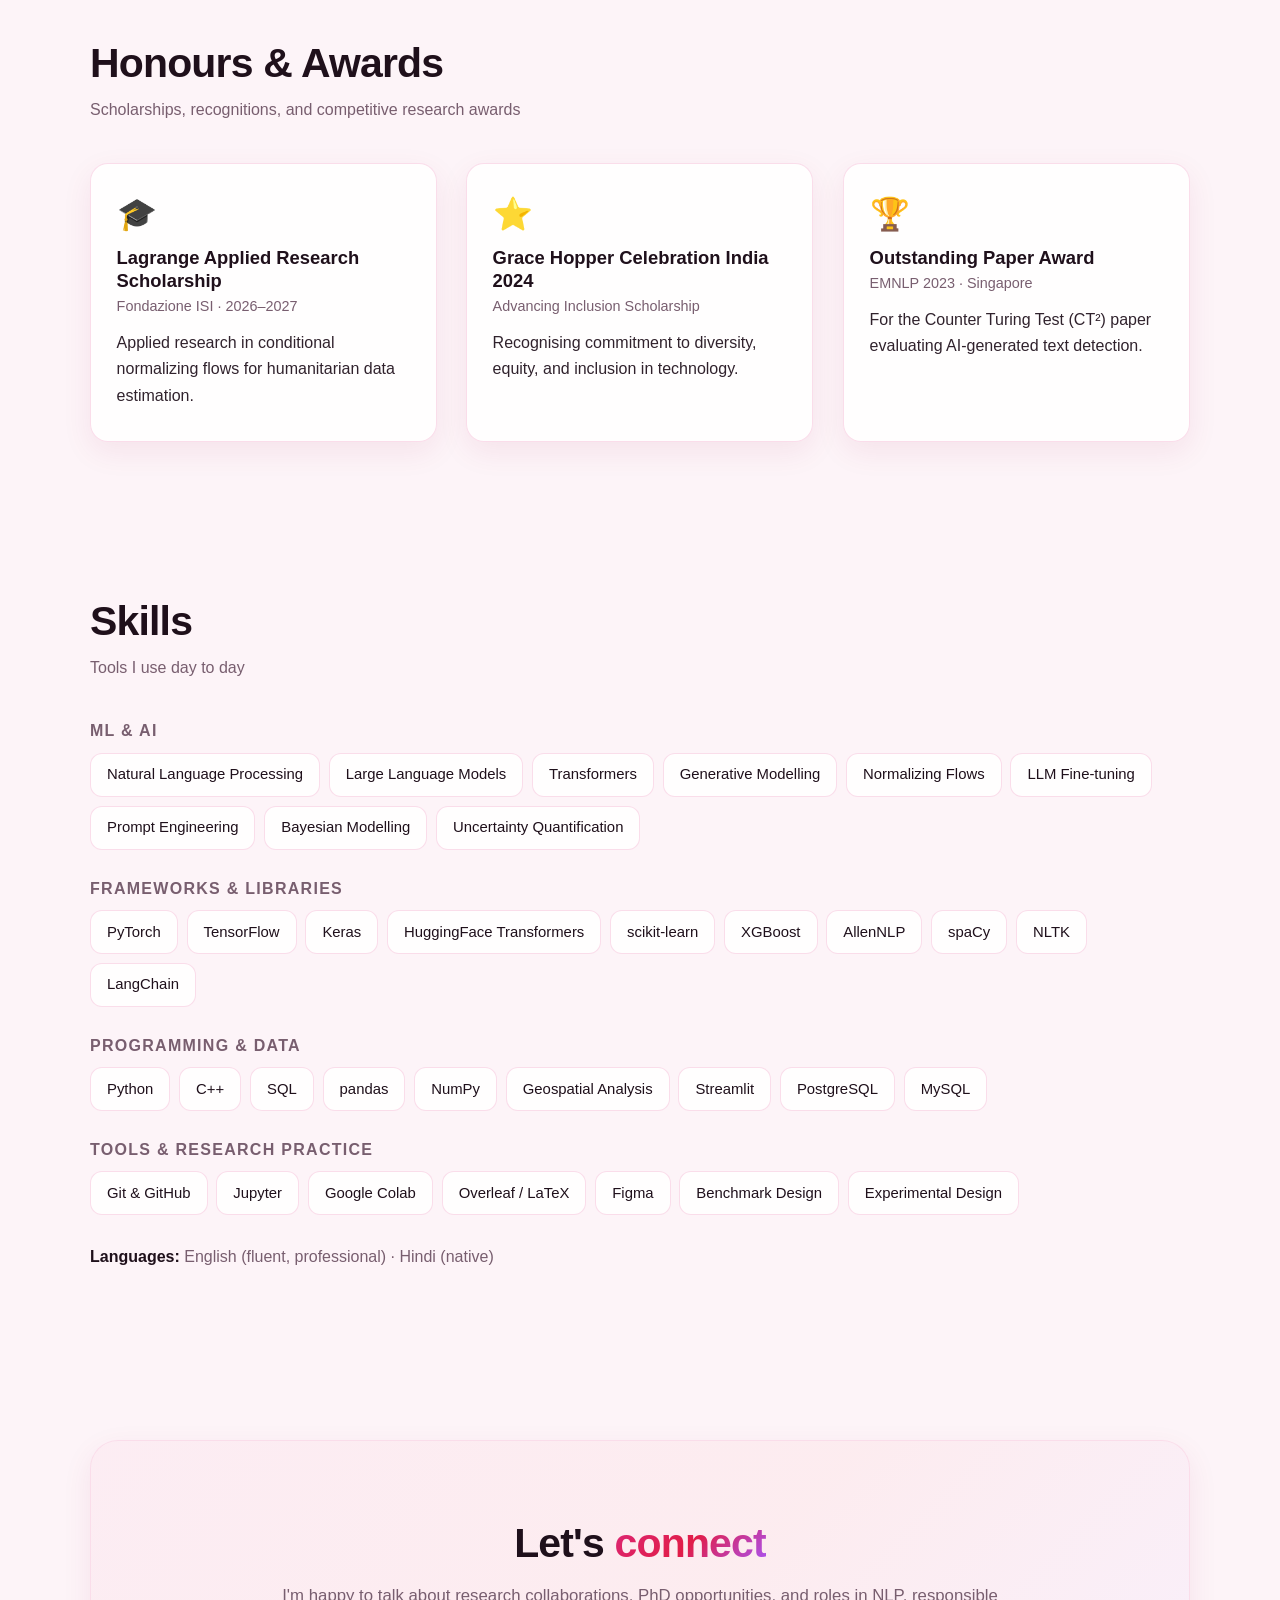
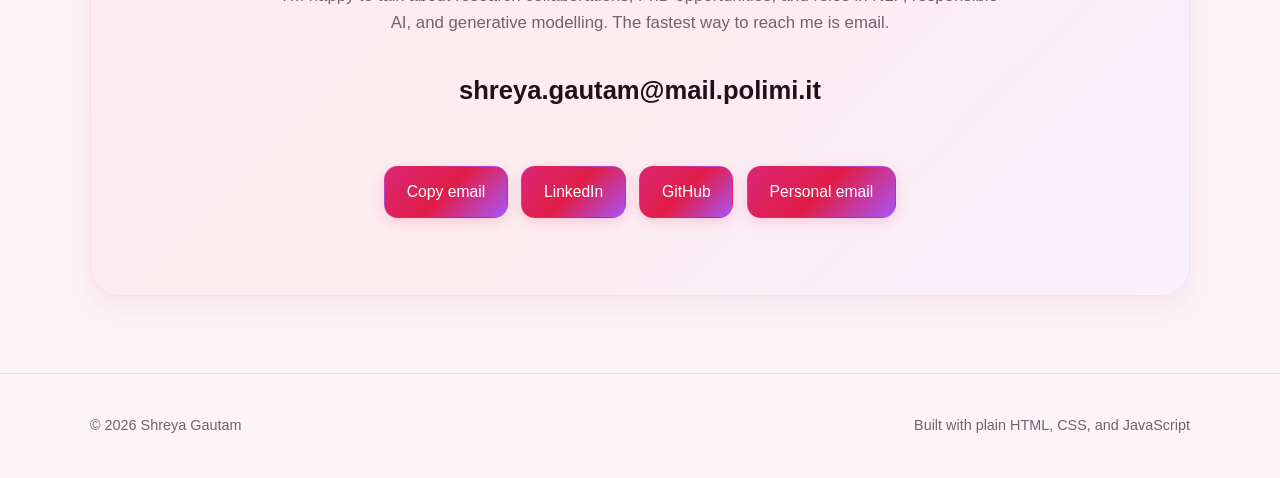
==== commit 524c5c7a: "Reorder awards by year" ====
--- a/index.html
+++ b/index.html
@@ -2112,22 +2112,22 @@
 
       <div class="grid-3">
         <div class="card tilt award-card reveal">
-          <div class="big">&#127942;</div>
-          <h3>Outstanding Paper Award</h3>
-          <div class="meta">EMNLP 2023 · Singapore</div>
-          <p>For the Counter Turing Test (CT²) paper evaluating AI-generated text detection.</p>
-        </div>
-        <div class="card tilt award-card reveal reveal-delay-1">
           <div class="big">&#127891;</div>
           <h3>Lagrange Applied Research Scholarship</h3>
           <div class="meta">Fondazione ISI · 2026–2027</div>
           <p>Applied research in conditional normalizing flows for humanitarian data estimation.</p>
         </div>
-        <div class="card tilt award-card reveal reveal-delay-2">
+        <div class="card tilt award-card reveal reveal-delay-1">
           <div class="big">&#11088;</div>
           <h3>Grace Hopper Celebration India 2024</h3>
           <div class="meta">Advancing Inclusion Scholarship</div>
           <p>Recognising commitment to diversity, equity, and inclusion in technology.</p>
+        </div>
+        <div class="card tilt award-card reveal reveal-delay-2">
+          <div class="big">&#127942;</div>
+          <h3>Outstanding Paper Award</h3>
+          <div class="meta">EMNLP 2023 · Singapore</div>
+          <p>For the Counter Turing Test (CT²) paper evaluating AI-generated text detection.</p>
         </div>
       </div>
     </div>
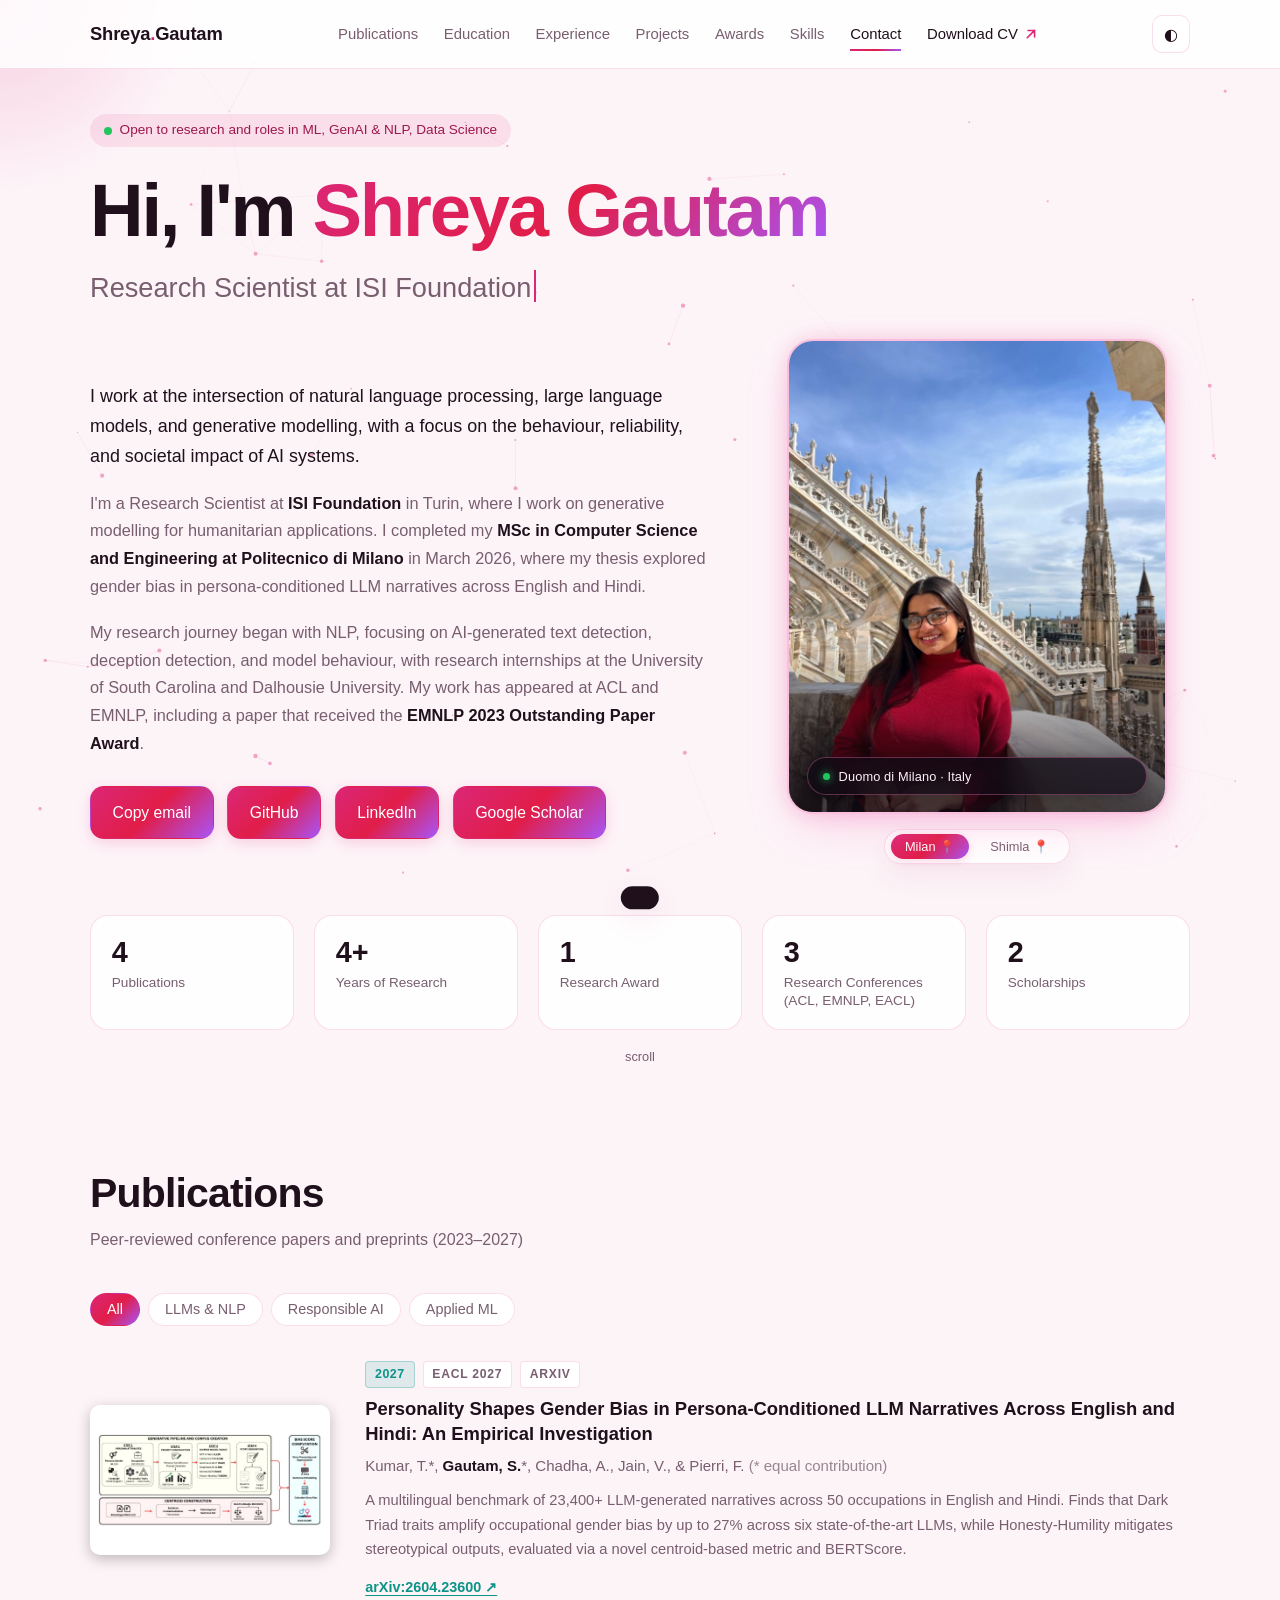
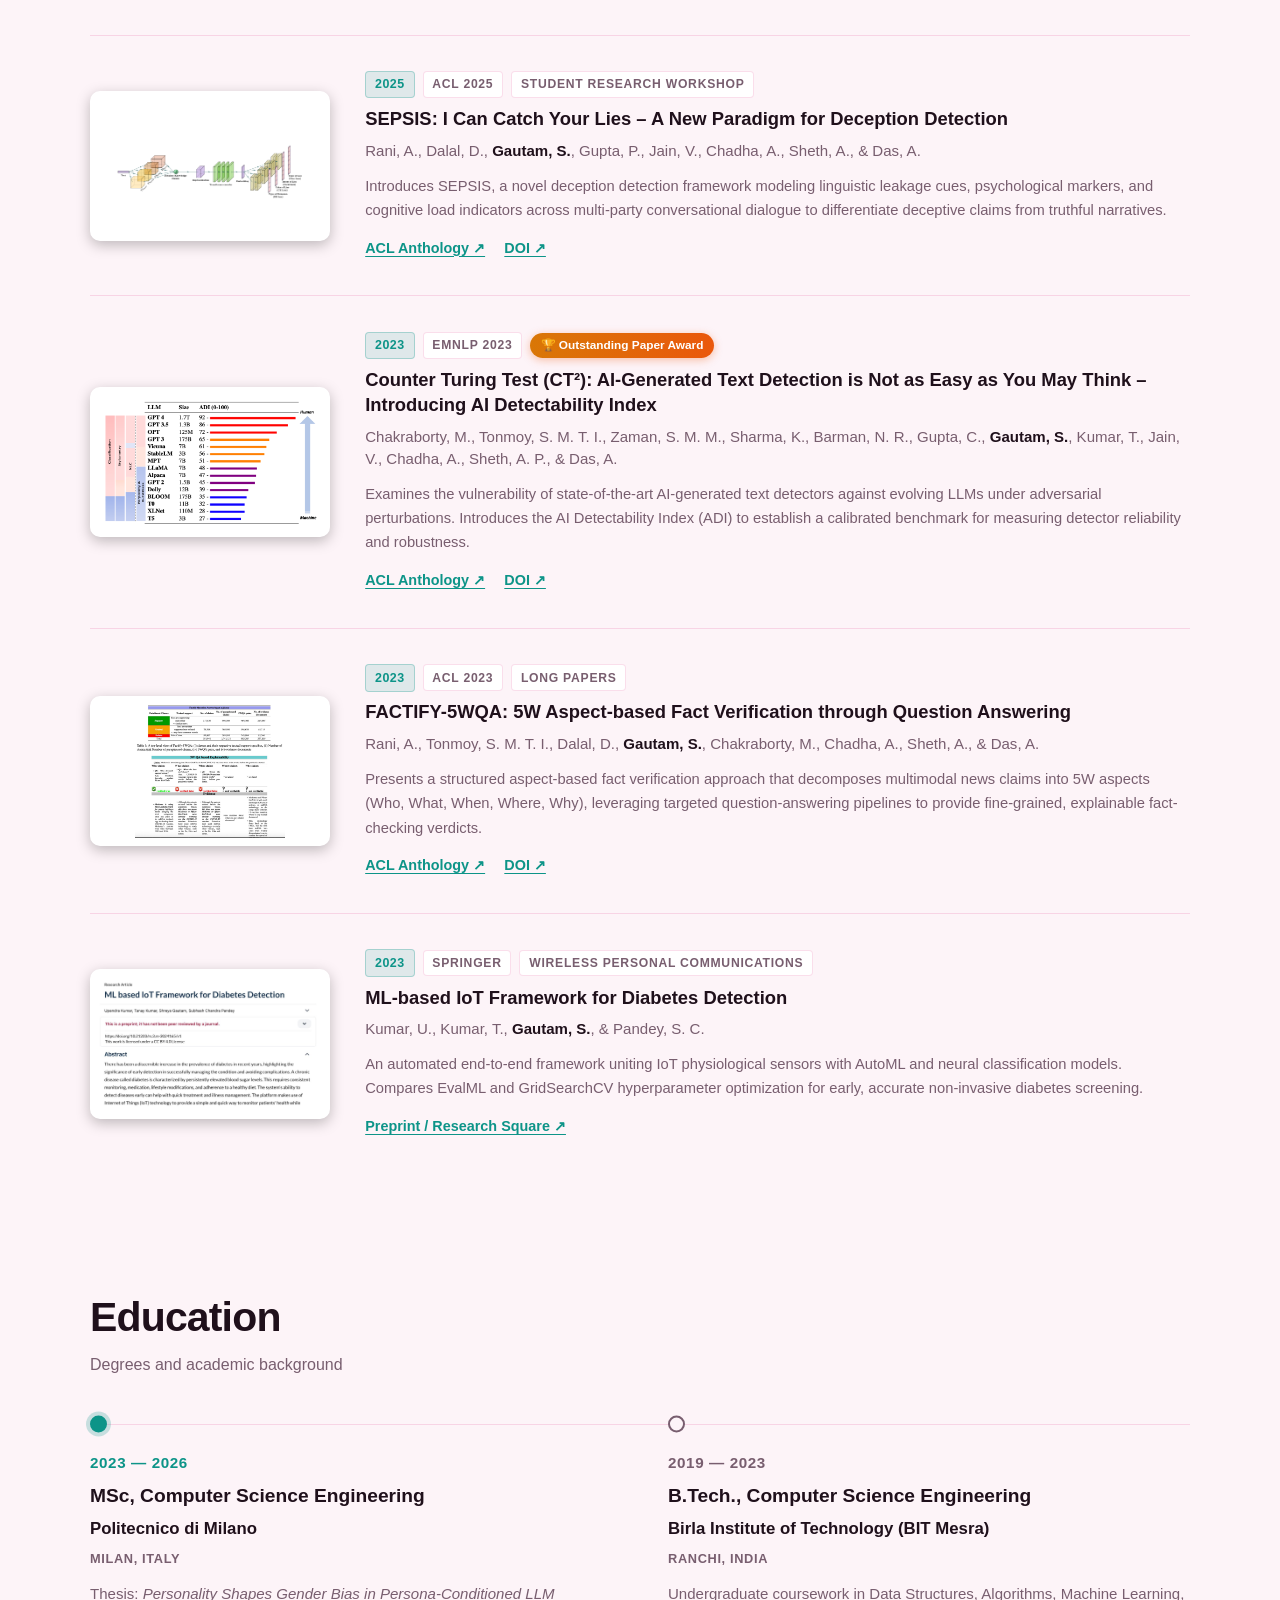
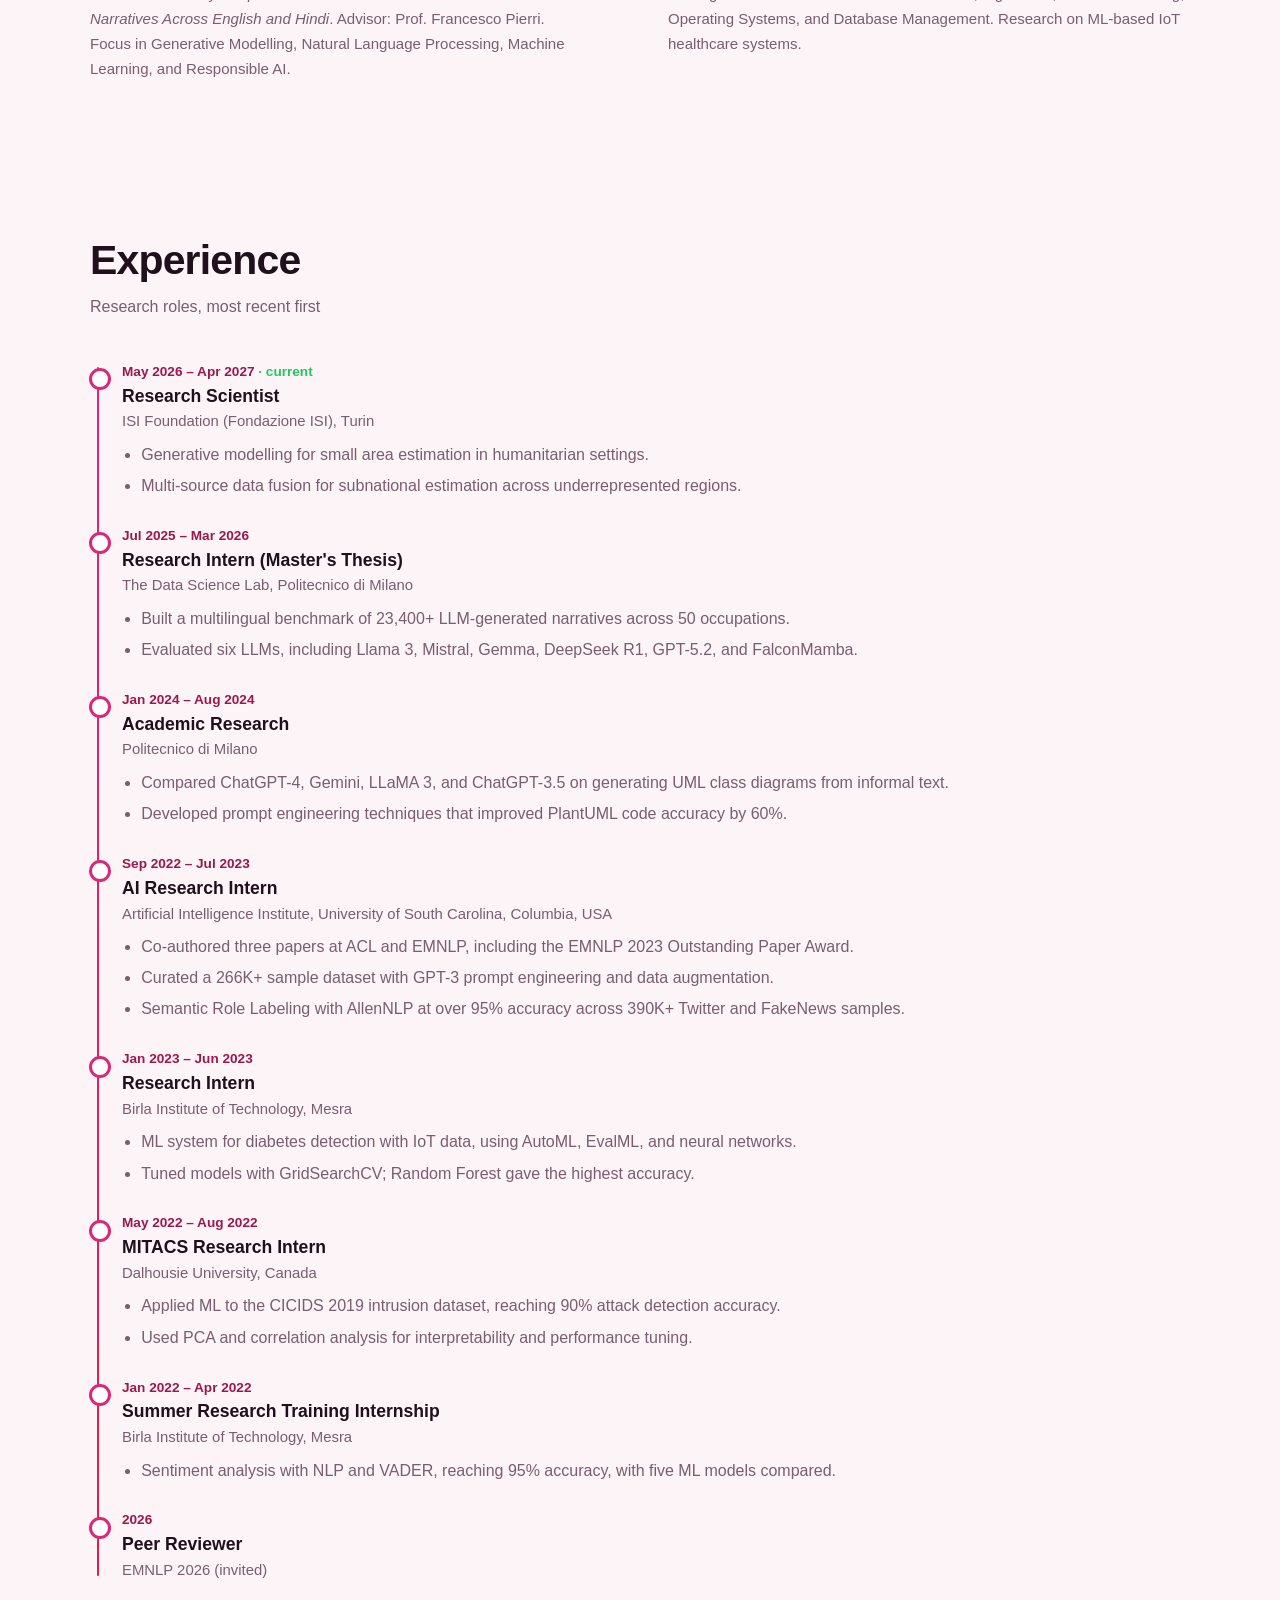
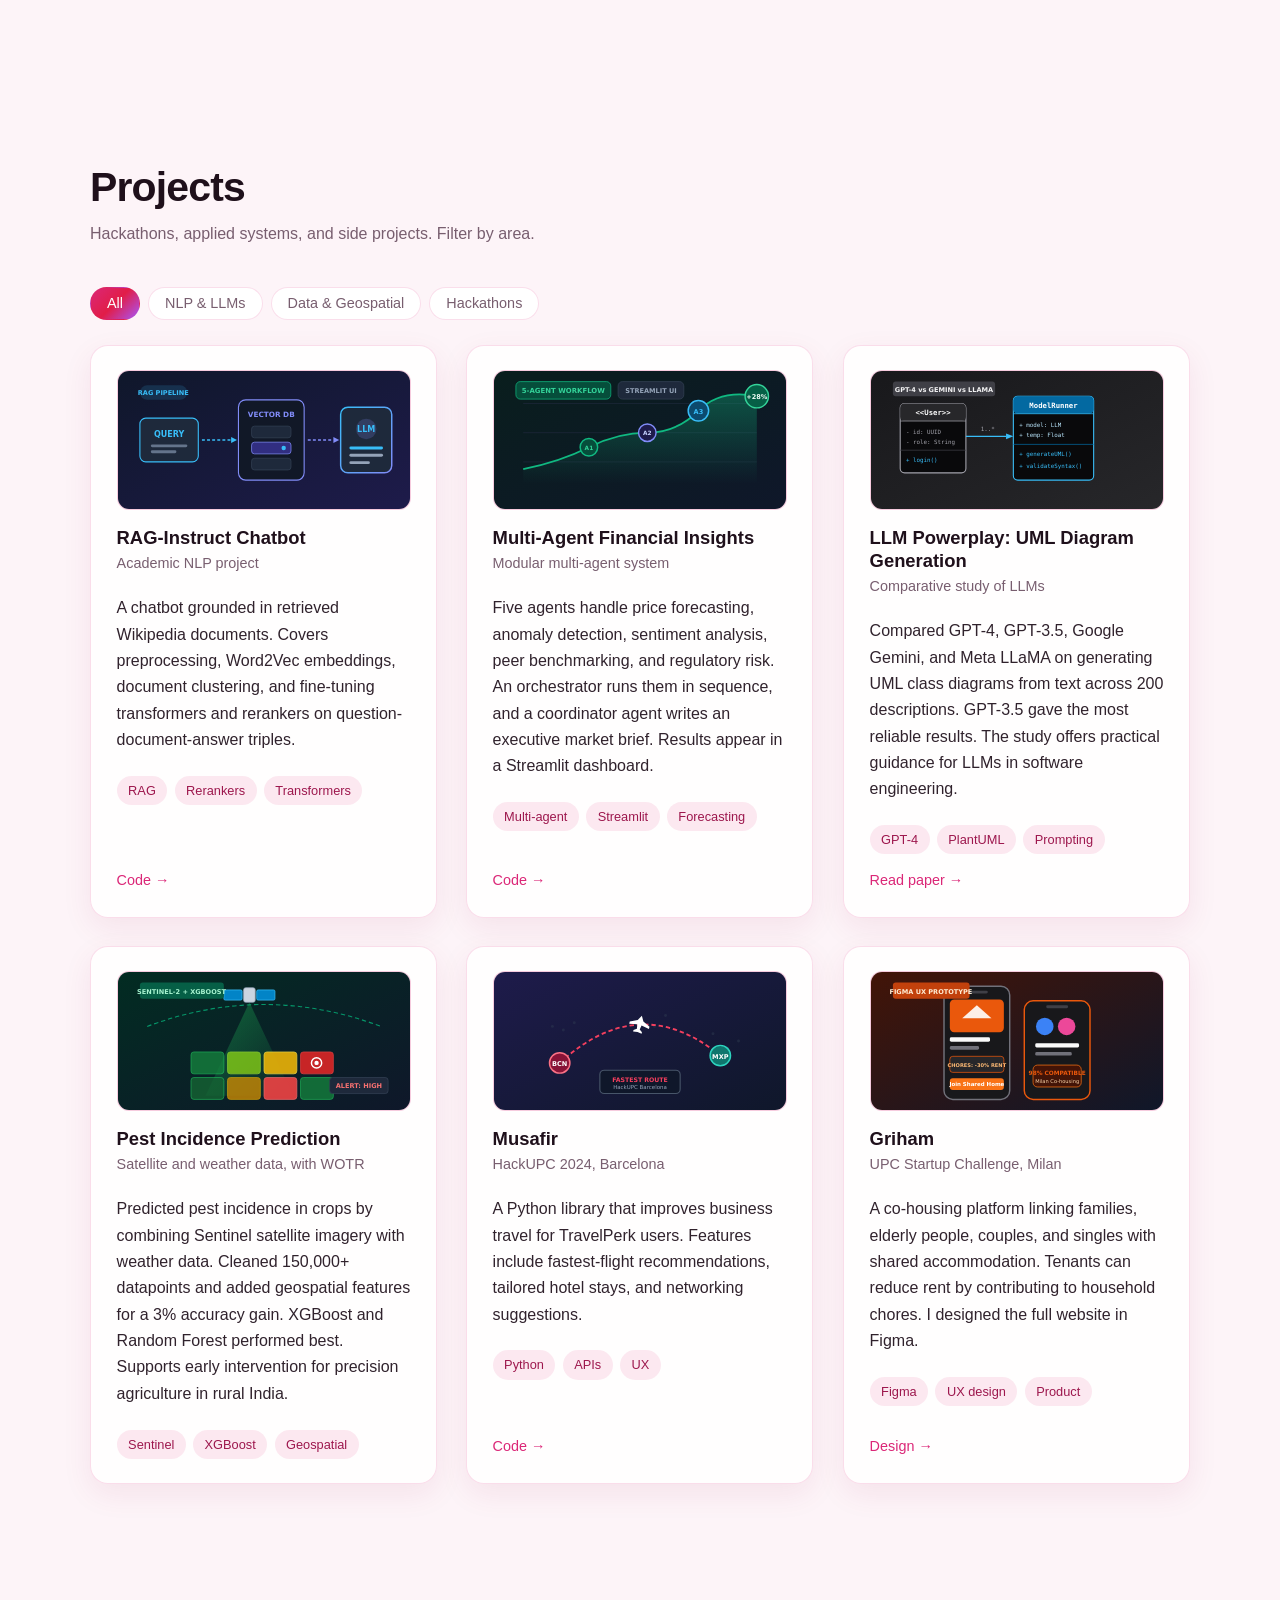
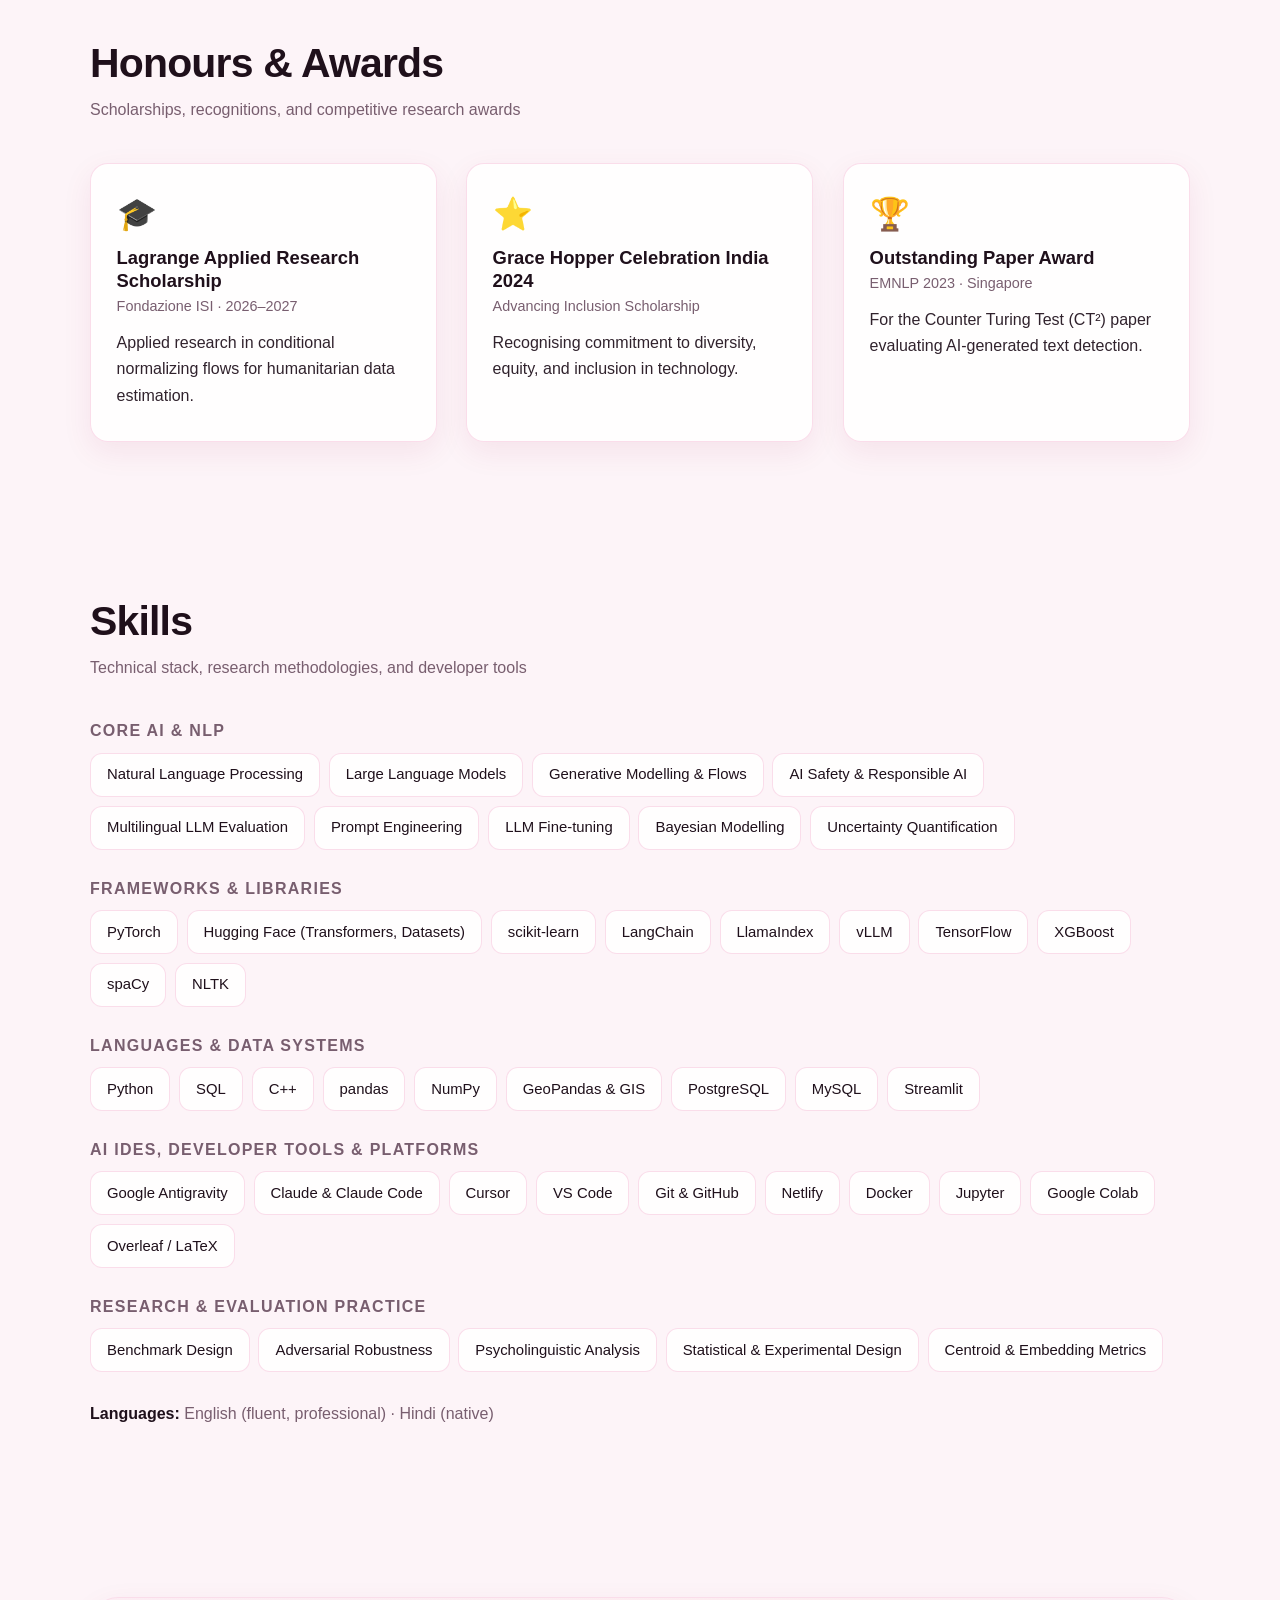
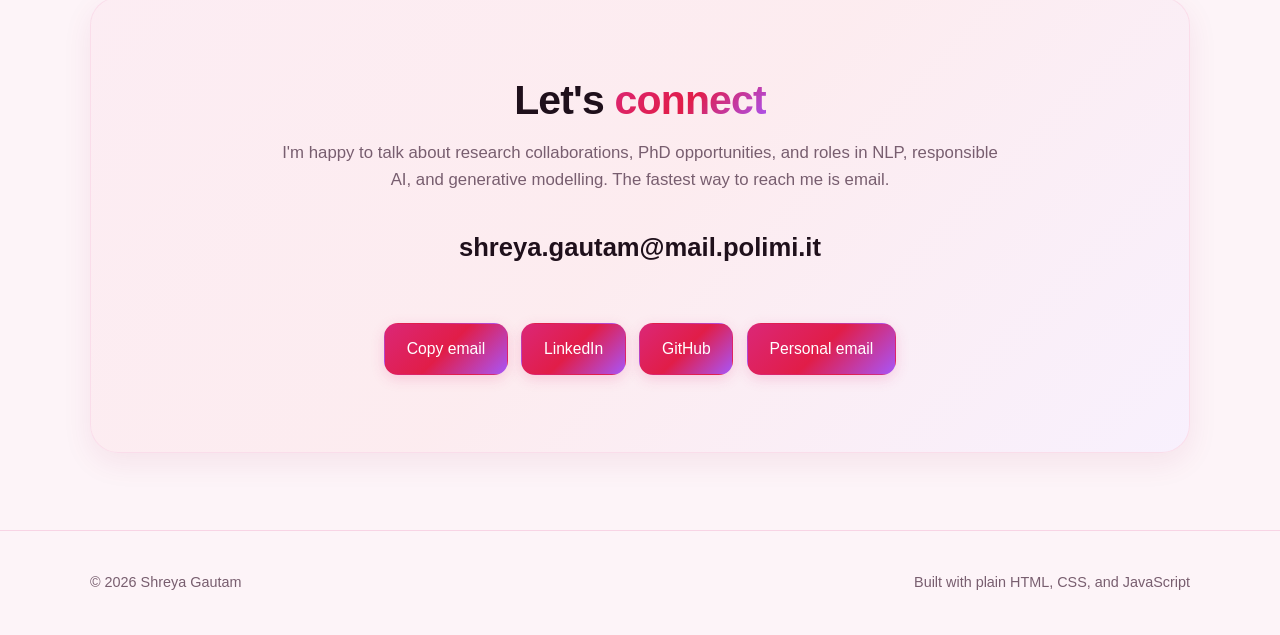
==== commit 2b8fc48f: "Update skills section" ====
--- a/index.html
+++ b/index.html
@@ -2136,50 +2136,82 @@
   <section id="skills">
     <div class="container">
       <h2 class="section-title reveal">Skills</h2>
-      <p class="section-sub reveal">Tools I use day to day</p>
+      <p class="section-sub reveal">Technical stack, research methodologies, and developer tools</p>
 
       <div class="skill-group reveal">
-        <h3>ML &amp; AI</h3>
+        <h3>Core AI &amp; NLP</h3>
         <div class="skill-chips">
-          <span class="skill">Natural Language Processing</span><span class="skill">Large Language Models</span>
-          <span class="skill">Transformers</span><span class="skill">Generative Modelling</span><span
-            class="skill">Normalizing Flows</span>
-          <span class="skill">LLM Fine-tuning</span><span class="skill">Prompt Engineering</span><span
-            class="skill">Bayesian Modelling</span>
+          <span class="skill">Natural Language Processing</span>
+          <span class="skill">Large Language Models</span>
+          <span class="skill">Generative Modelling &amp; Flows</span>
+          <span class="skill">AI Safety &amp; Responsible AI</span>
+          <span class="skill">Multilingual LLM Evaluation</span>
+          <span class="skill">Prompt Engineering</span>
+          <span class="skill">LLM Fine-tuning</span>
+          <span class="skill">Bayesian Modelling</span>
           <span class="skill">Uncertainty Quantification</span>
         </div>
       </div>
+
       <div class="skill-group reveal">
         <h3>Frameworks &amp; Libraries</h3>
         <div class="skill-chips">
-          <span class="skill">PyTorch</span><span class="skill">TensorFlow</span><span class="skill">Keras</span>
-          <span class="skill">HuggingFace Transformers</span><span class="skill">scikit-learn</span><span
-            class="skill">XGBoost</span>
-          <span class="skill">AllenNLP</span><span class="skill">spaCy</span><span class="skill">NLTK</span><span
-            class="skill">LangChain</span>
+          <span class="skill">PyTorch</span>
+          <span class="skill">Hugging Face (Transformers, Datasets)</span>
+          <span class="skill">scikit-learn</span>
+          <span class="skill">LangChain</span>
+          <span class="skill">LlamaIndex</span>
+          <span class="skill">vLLM</span>
+          <span class="skill">TensorFlow</span>
+          <span class="skill">XGBoost</span>
+          <span class="skill">spaCy</span>
+          <span class="skill">NLTK</span>
         </div>
       </div>
+
       <div class="skill-group reveal">
-        <h3>Programming &amp; Data</h3>
+        <h3>Languages &amp; Data Systems</h3>
         <div class="skill-chips">
-          <span class="skill">Python</span><span class="skill">C++</span><span class="skill">SQL</span><span
-            class="skill">pandas</span>
-          <span class="skill">NumPy</span><span class="skill">Geospatial Analysis</span><span
-            class="skill">Streamlit</span>
-          <span class="skill">PostgreSQL</span><span class="skill">MySQL</span>
+          <span class="skill">Python</span>
+          <span class="skill">SQL</span>
+          <span class="skill">C++</span>
+          <span class="skill">pandas</span>
+          <span class="skill">NumPy</span>
+          <span class="skill">GeoPandas &amp; GIS</span>
+          <span class="skill">PostgreSQL</span>
+          <span class="skill">MySQL</span>
+          <span class="skill">Streamlit</span>
         </div>
       </div>
+
       <div class="skill-group reveal">
-        <h3>Tools &amp; Research Practice</h3>
+        <h3>AI IDEs, Developer Tools &amp; Platforms</h3>
         <div class="skill-chips">
-          <span class="skill">Git &amp; GitHub</span><span class="skill">Jupyter</span><span class="skill">Google
-            Colab</span>
-          <span class="skill">Overleaf / LaTeX</span><span class="skill">Figma</span><span class="skill">Benchmark
-            Design</span>
-          <span class="skill">Experimental Design</span>
+          <span class="skill">Google Antigravity</span>
+          <span class="skill">Claude &amp; Claude Code</span>
+          <span class="skill">Cursor</span>
+          <span class="skill">VS Code</span>
+          <span class="skill">Git &amp; GitHub</span>
+          <span class="skill">Netlify</span>
+          <span class="skill">Docker</span>
+          <span class="skill">Jupyter</span>
+          <span class="skill">Google Colab</span>
+          <span class="skill">Overleaf / LaTeX</span>
         </div>
       </div>
-      <p class="reveal" style="color:var(--muted);"><strong style="color:var(--text);">Languages:</strong> English
+
+      <div class="skill-group reveal">
+        <h3>Research &amp; Evaluation Practice</h3>
+        <div class="skill-chips">
+          <span class="skill">Benchmark Design</span>
+          <span class="skill">Adversarial Robustness</span>
+          <span class="skill">Psycholinguistic Analysis</span>
+          <span class="skill">Statistical &amp; Experimental Design</span>
+          <span class="skill">Centroid &amp; Embedding Metrics</span>
+        </div>
+      </div>
+
+      <p class="reveal" style="color:var(--muted); margin-top: 1.5rem;"><strong style="color:var(--text);">Languages:</strong> English
         (fluent, professional) · Hindi (native)</p>
     </div>
   </section>
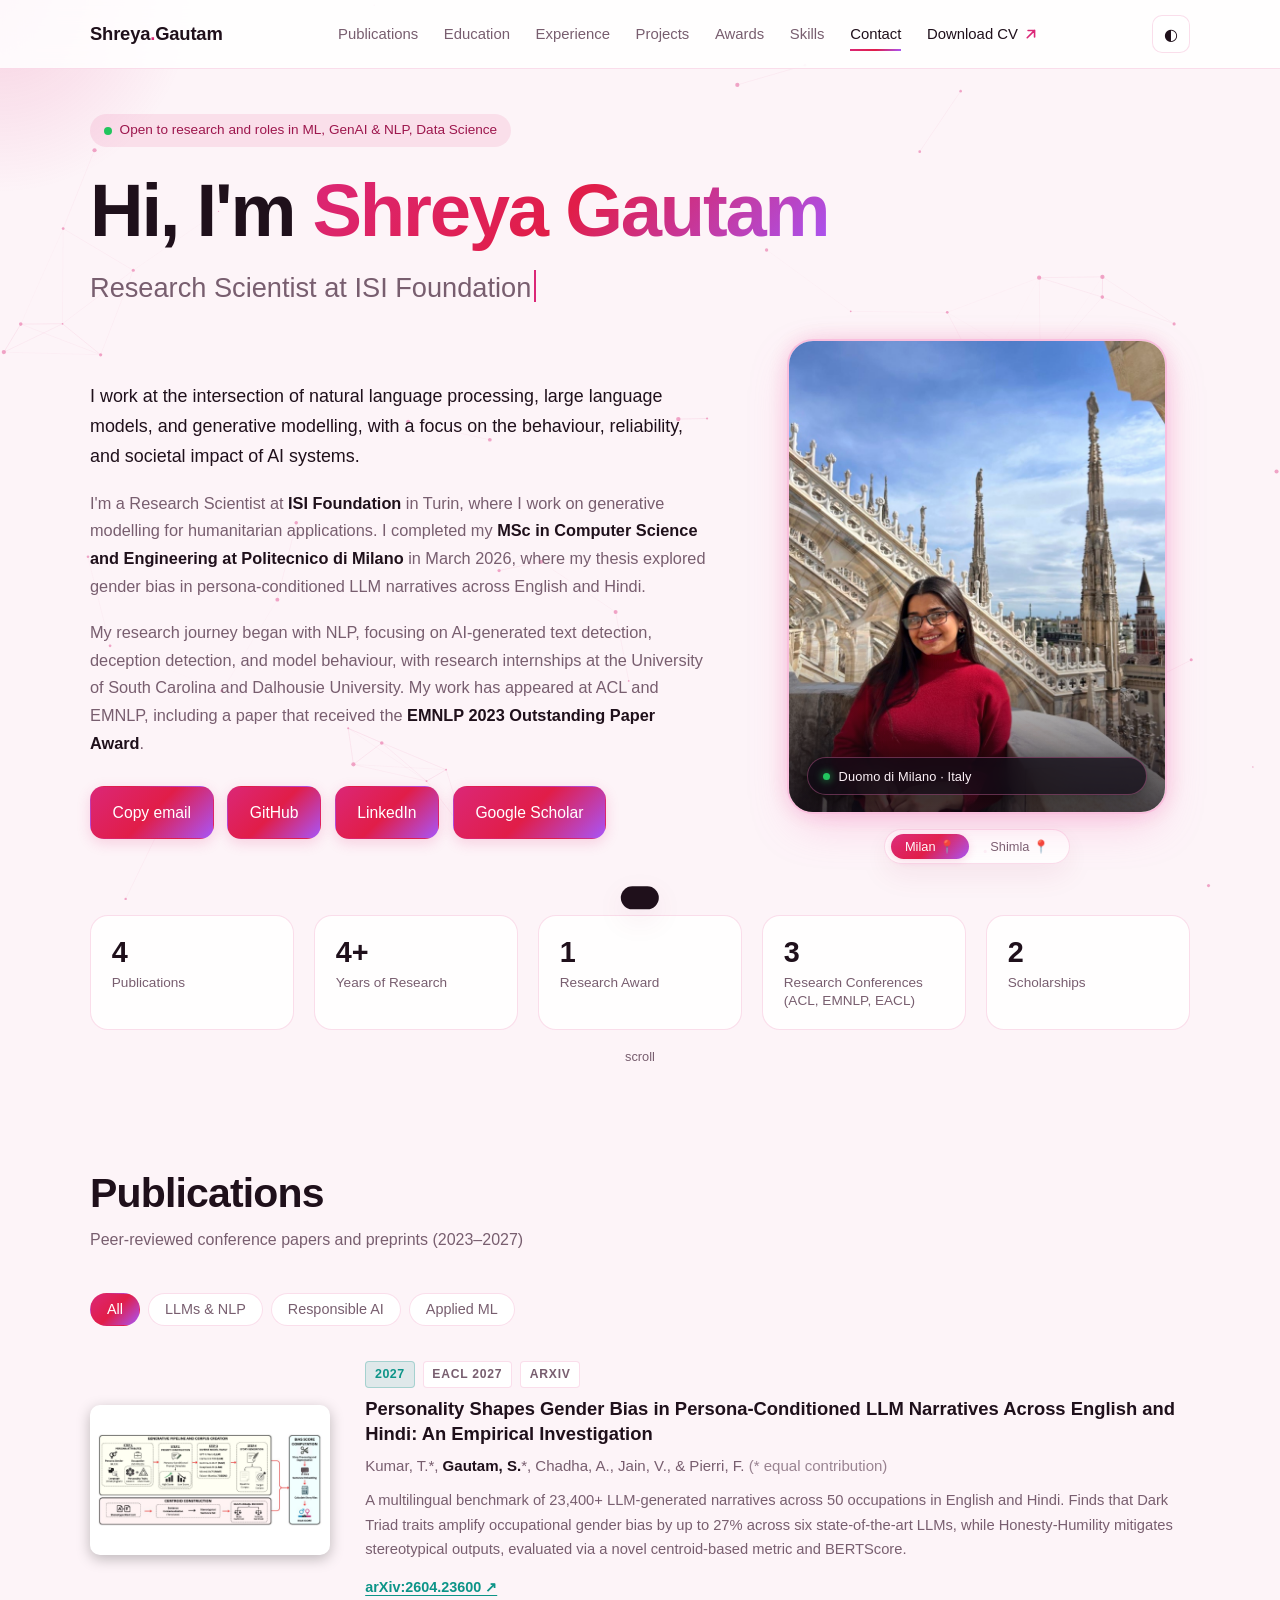
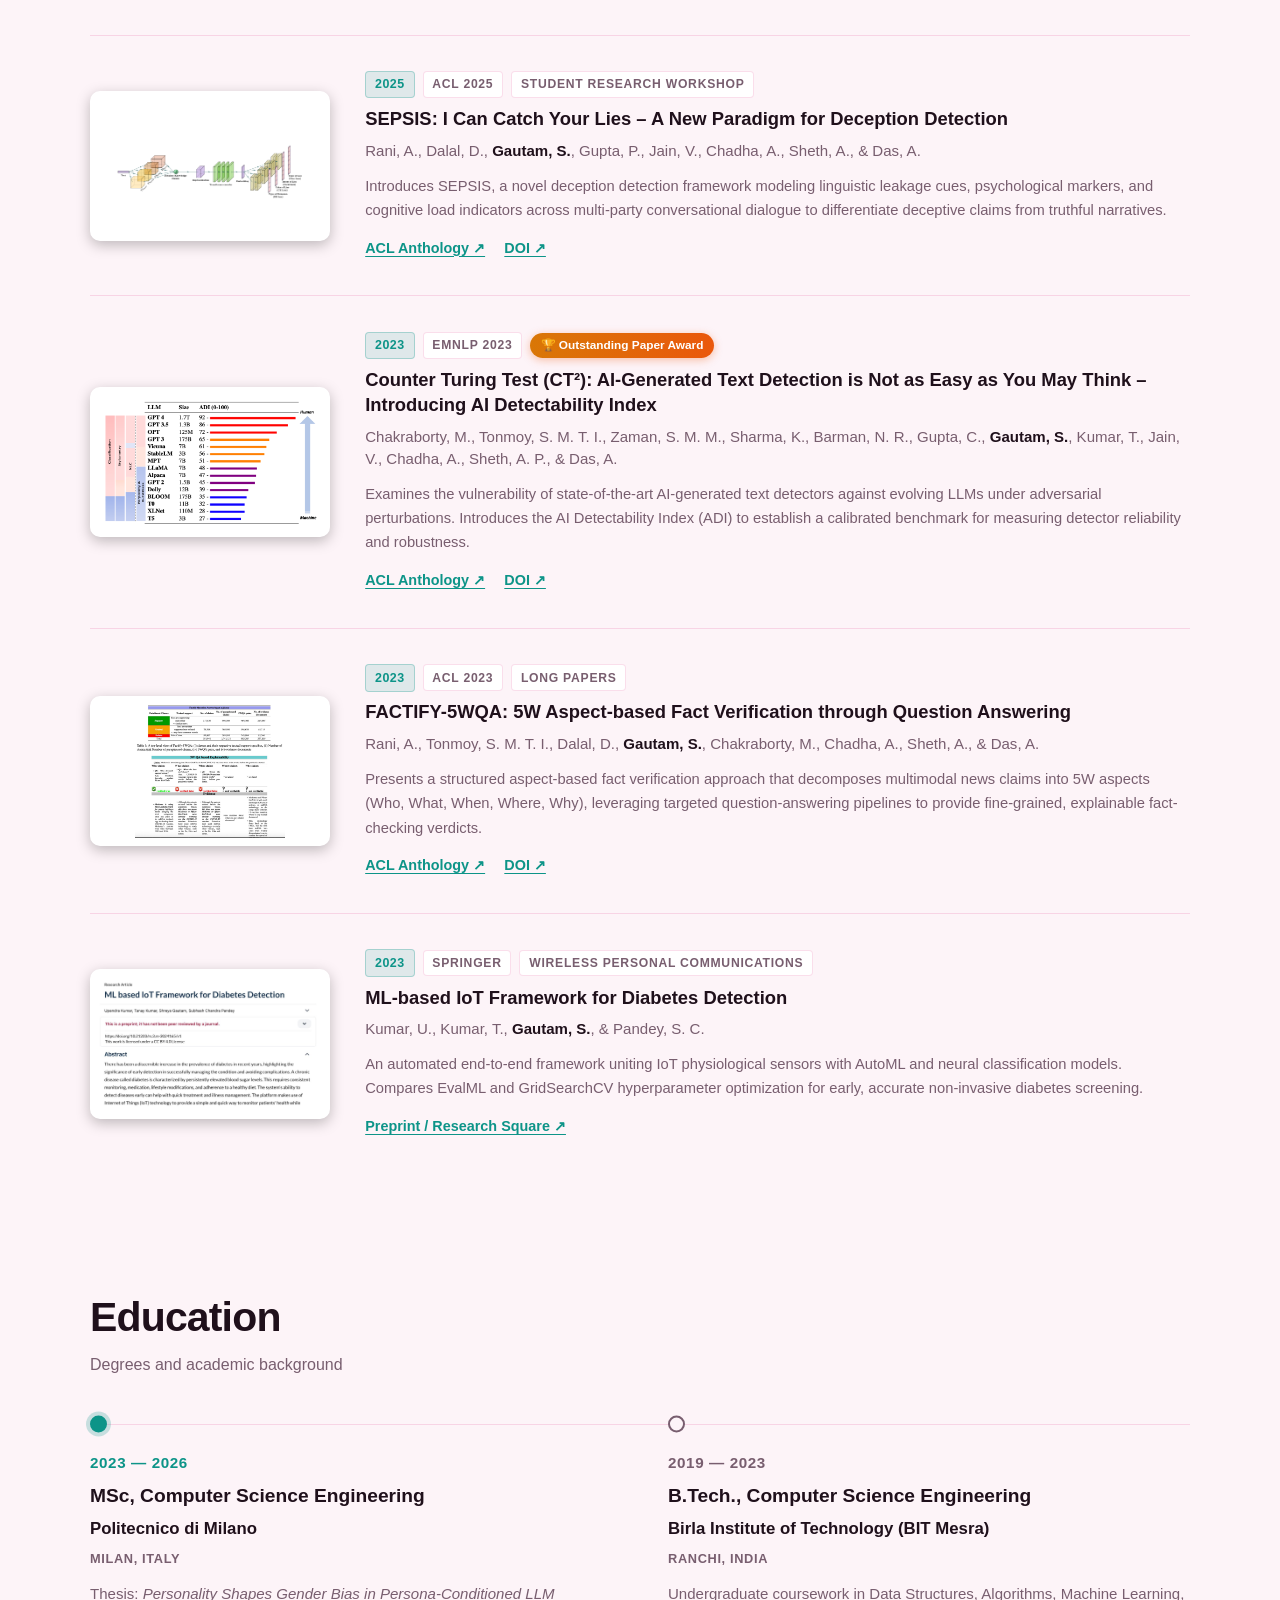
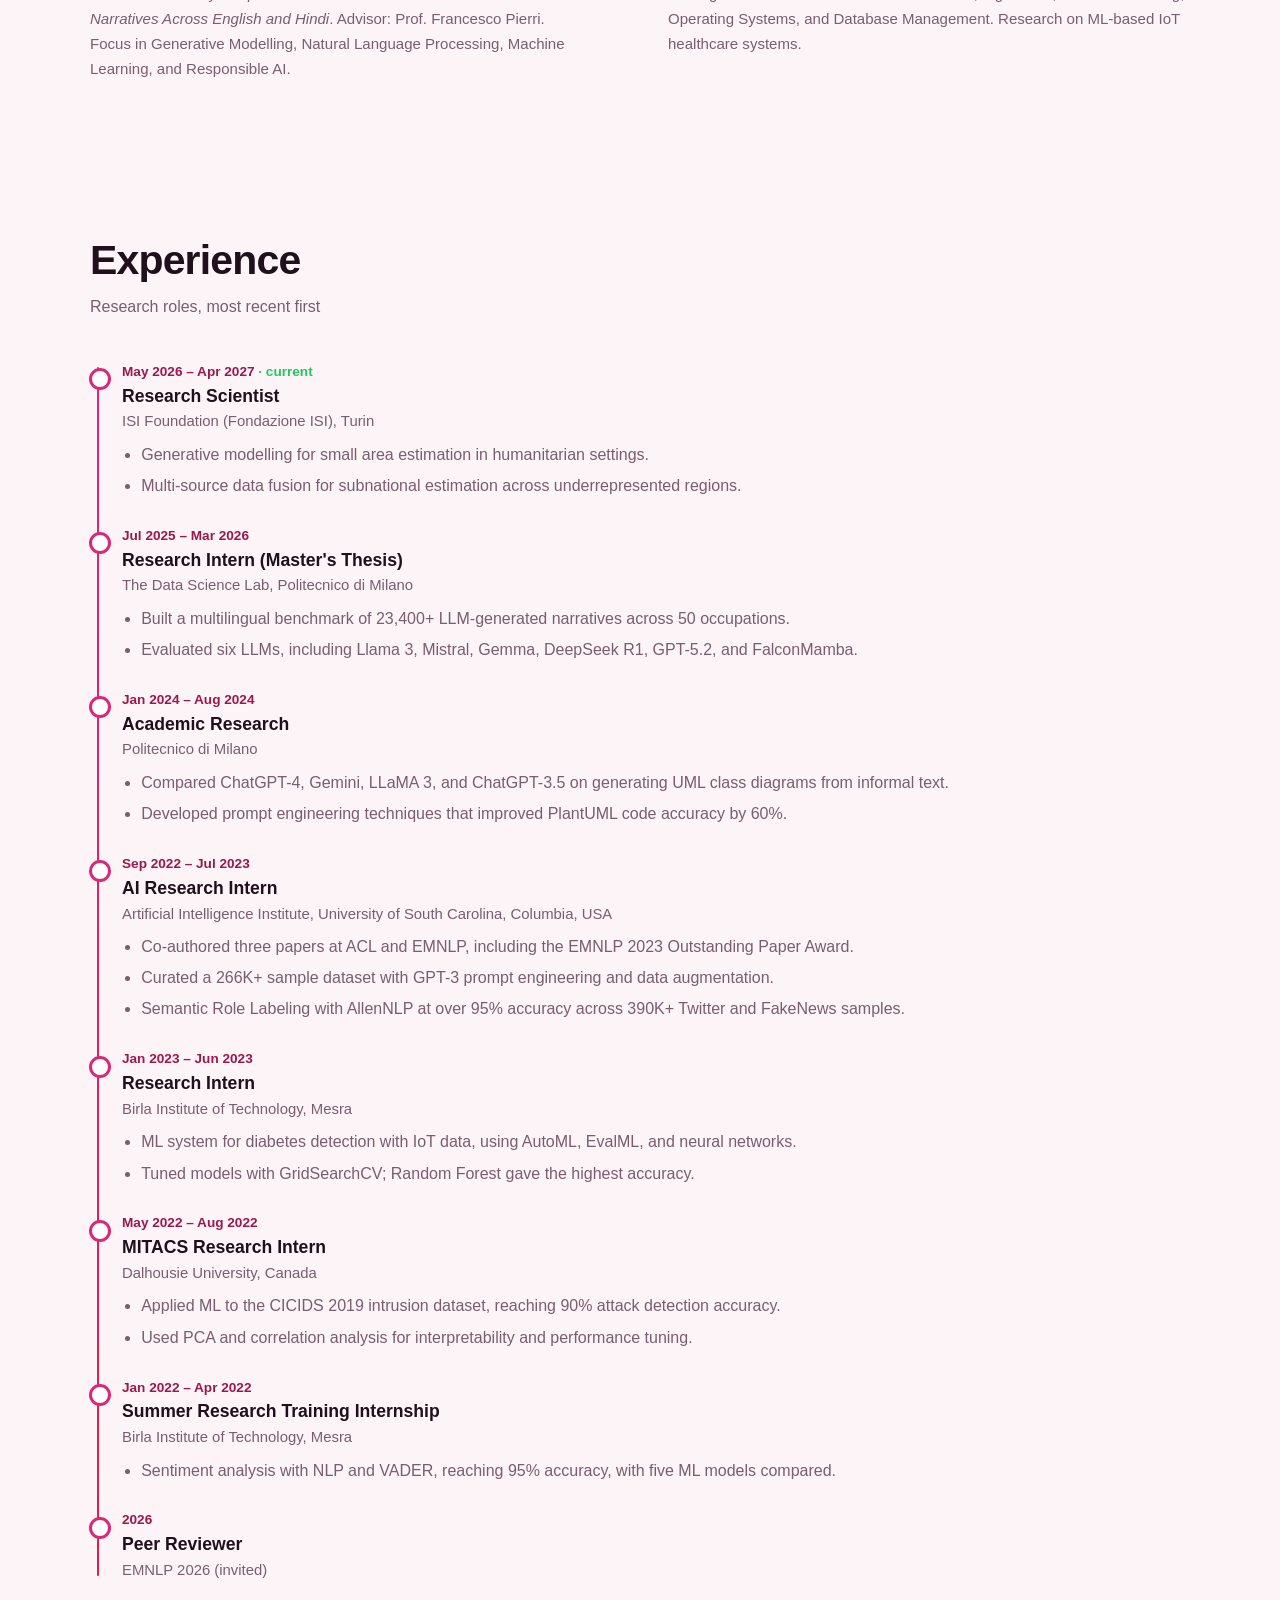
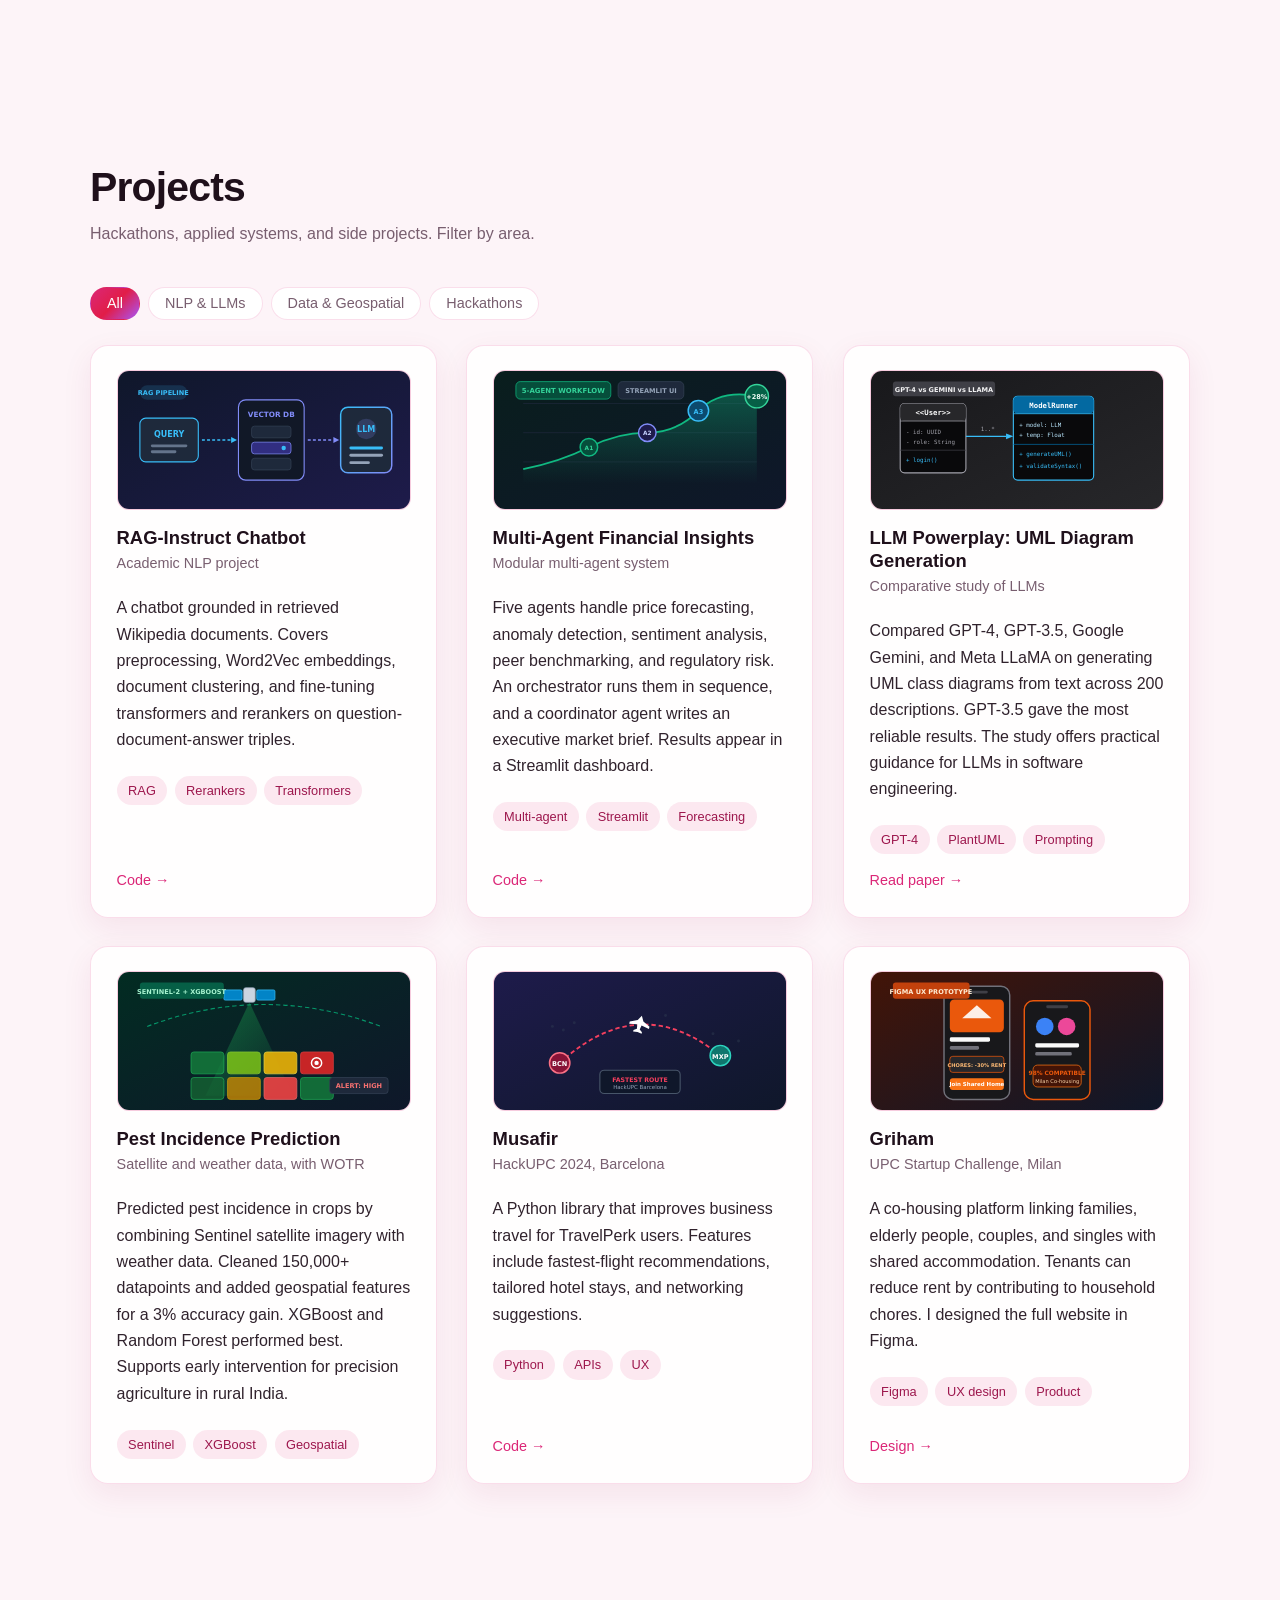
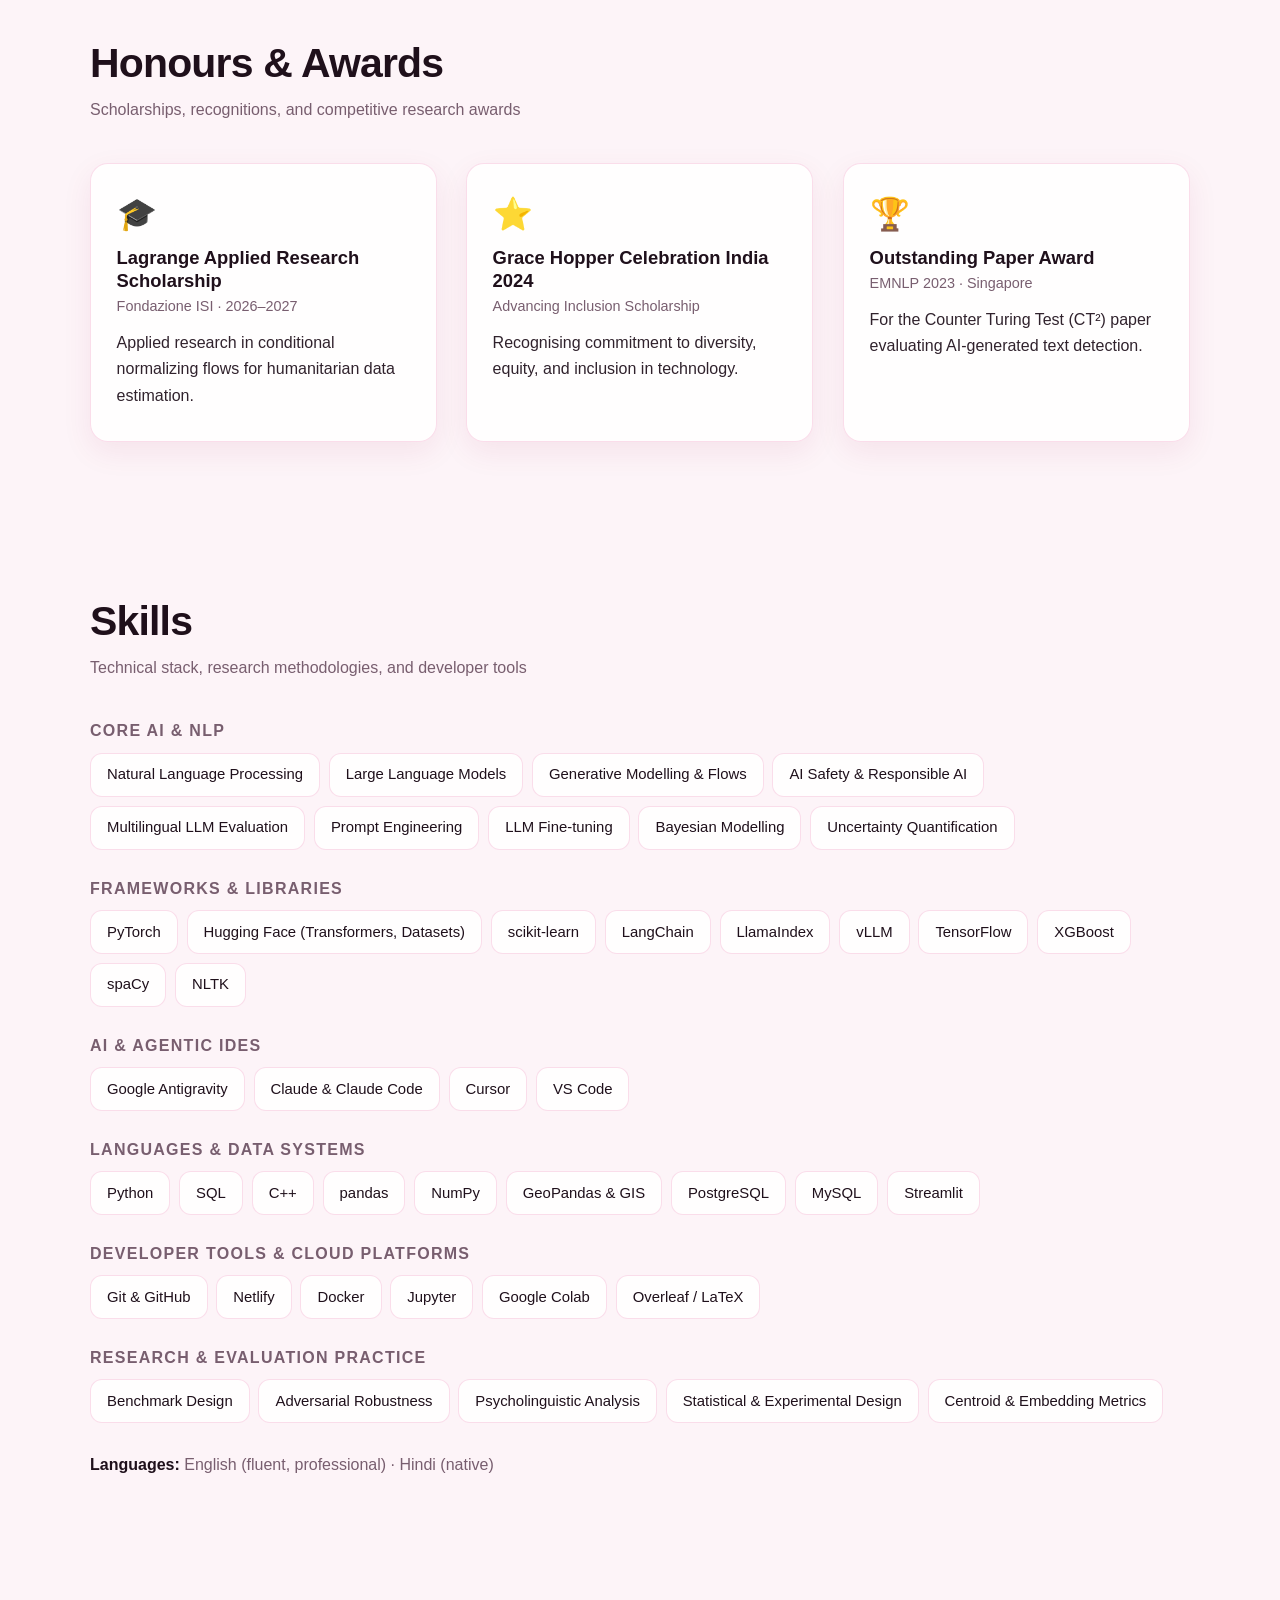
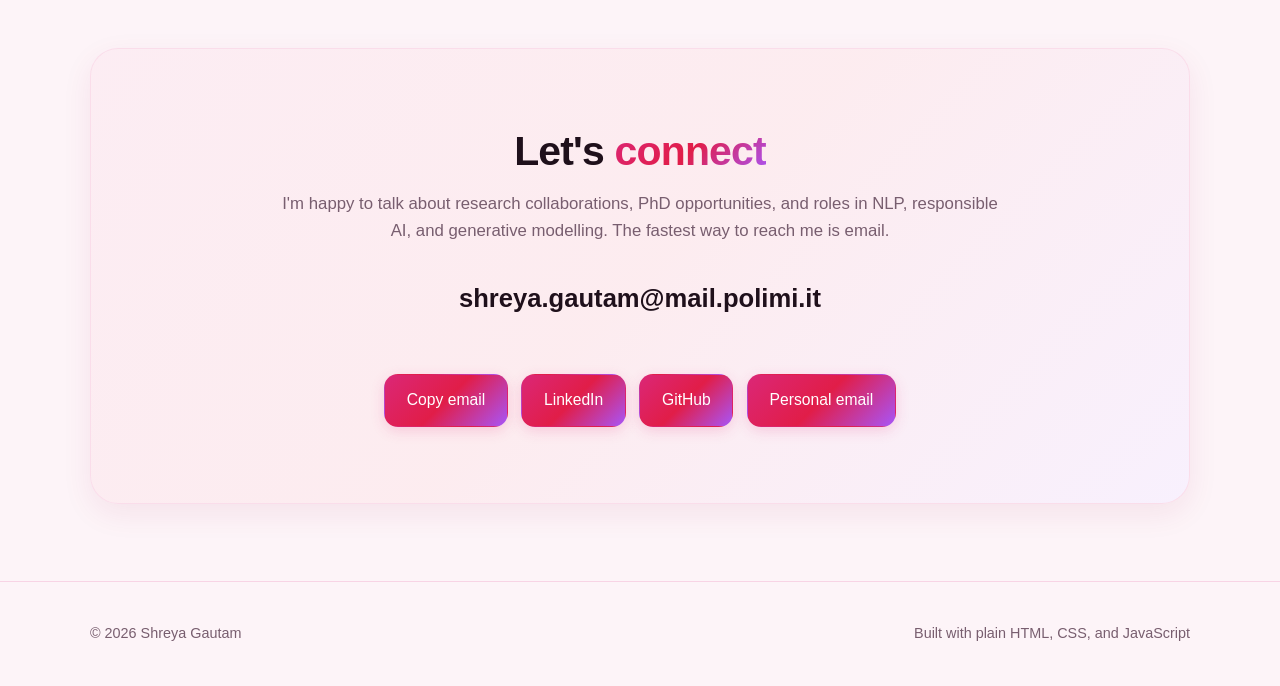
==== commit 6d9cfe3d: "Separate AI IDEs into dedicated skills category" ====
--- a/index.html
+++ b/index.html
@@ -2170,6 +2170,16 @@
       </div>
 
       <div class="skill-group reveal">
+        <h3>AI &amp; Agentic IDEs</h3>
+        <div class="skill-chips">
+          <span class="skill">Google Antigravity</span>
+          <span class="skill">Claude &amp; Claude Code</span>
+          <span class="skill">Cursor</span>
+          <span class="skill">VS Code</span>
+        </div>
+      </div>
+
+      <div class="skill-group reveal">
         <h3>Languages &amp; Data Systems</h3>
         <div class="skill-chips">
           <span class="skill">Python</span>
@@ -2185,12 +2195,8 @@
       </div>
 
       <div class="skill-group reveal">
-        <h3>AI IDEs, Developer Tools &amp; Platforms</h3>
+        <h3>Developer Tools &amp; Cloud Platforms</h3>
         <div class="skill-chips">
-          <span class="skill">Google Antigravity</span>
-          <span class="skill">Claude &amp; Claude Code</span>
-          <span class="skill">Cursor</span>
-          <span class="skill">VS Code</span>
           <span class="skill">Git &amp; GitHub</span>
           <span class="skill">Netlify</span>
           <span class="skill">Docker</span>
